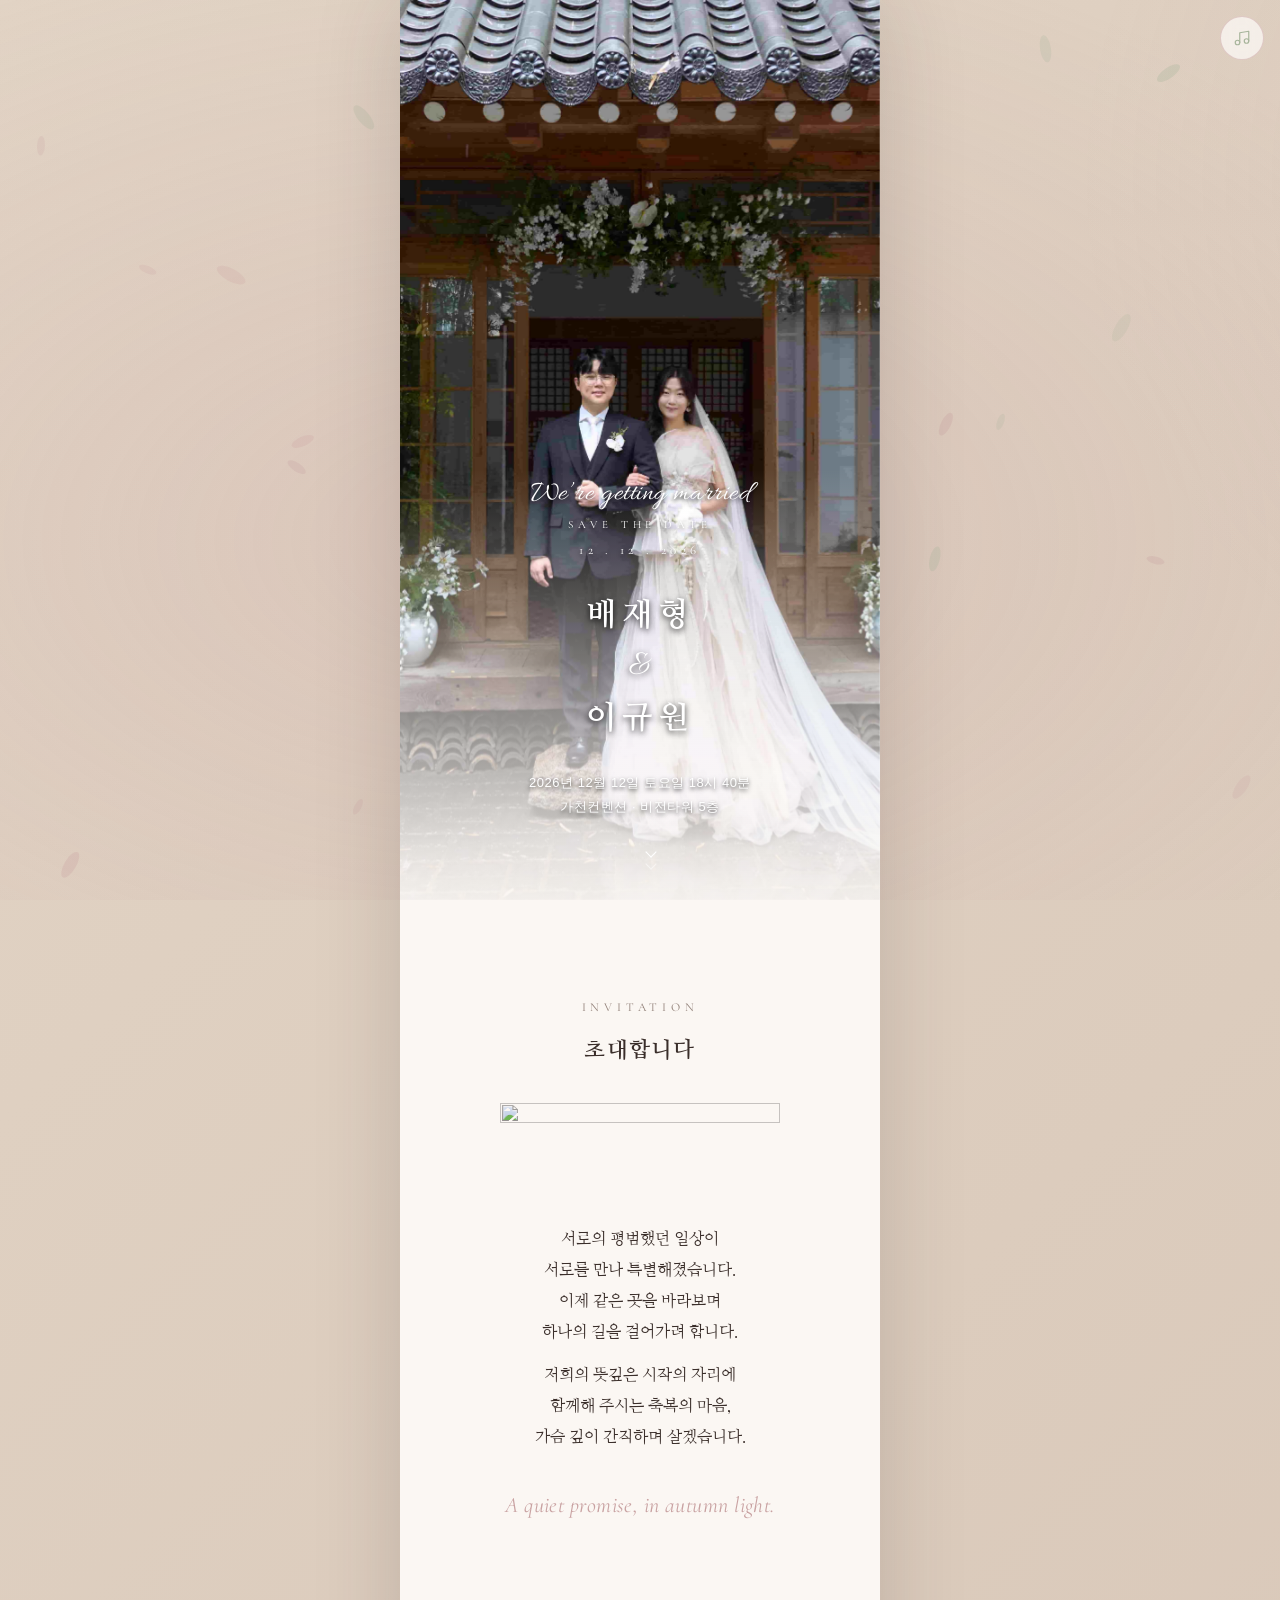
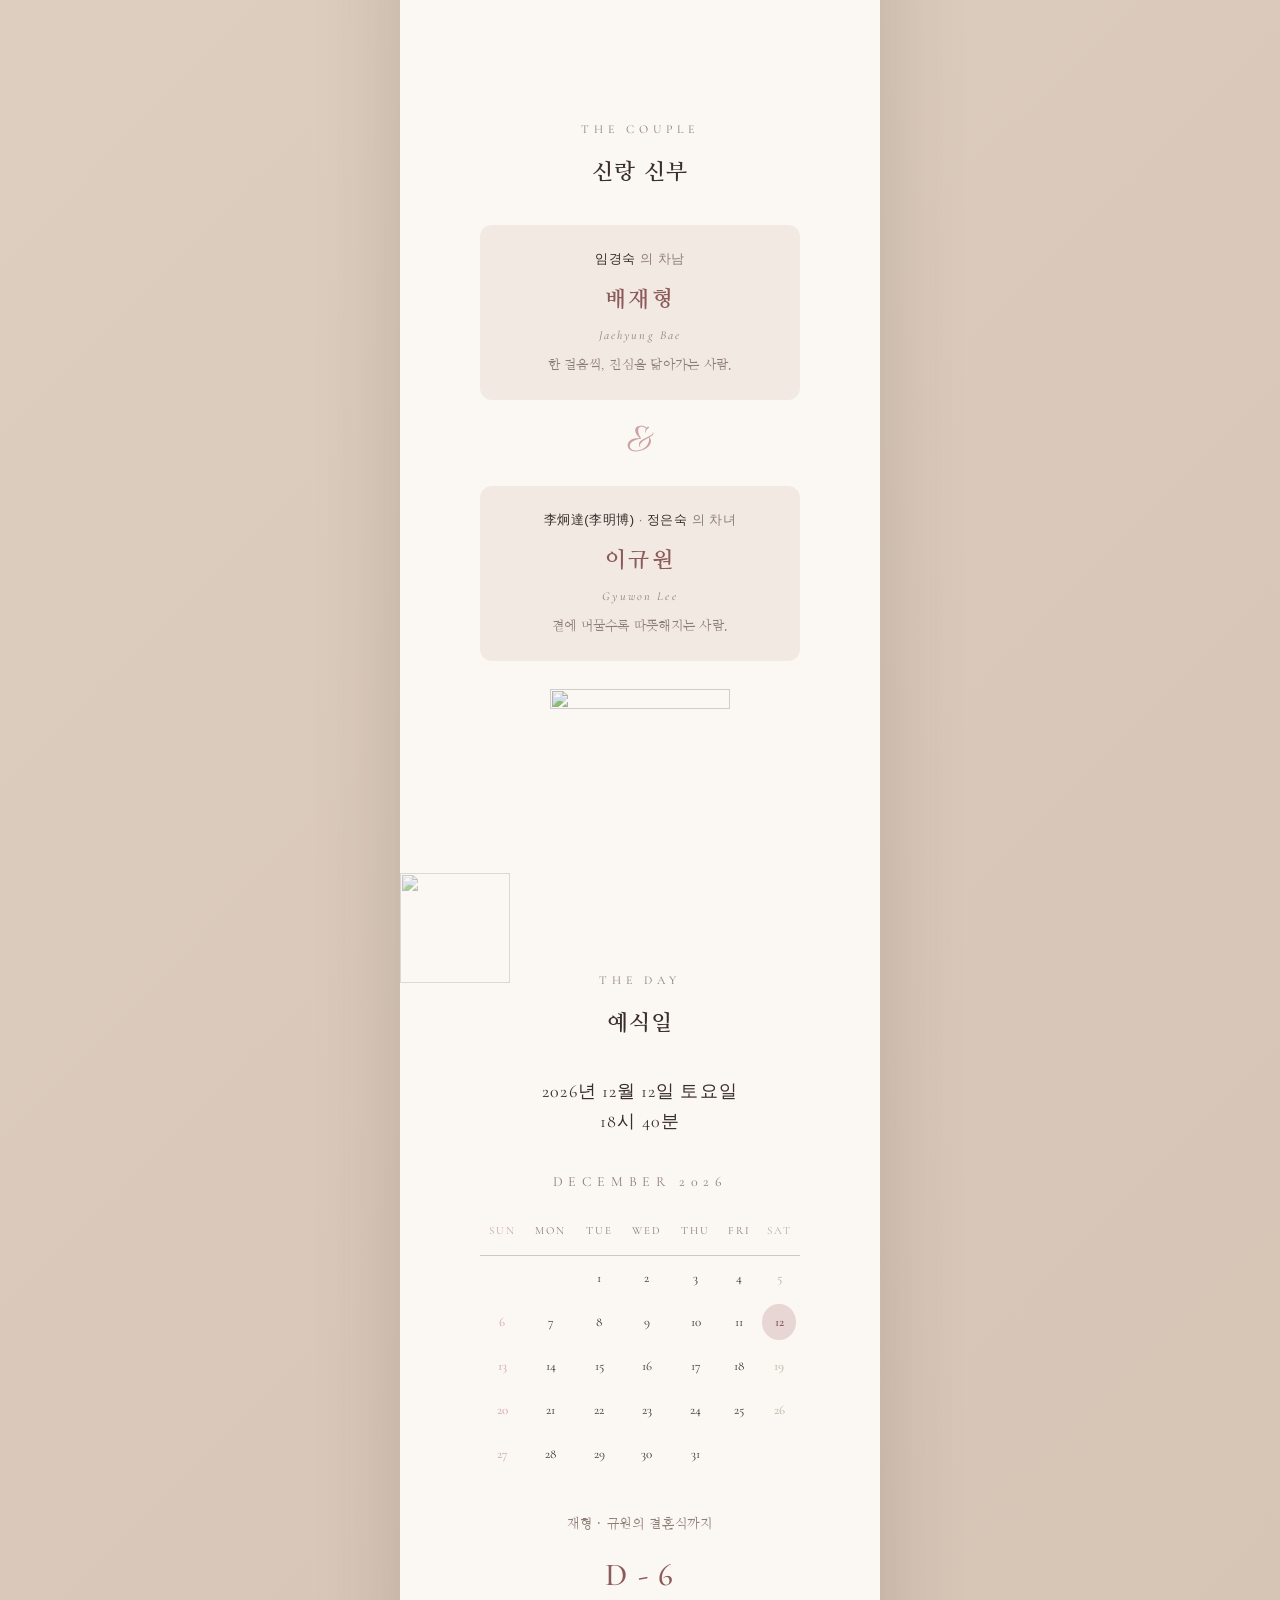
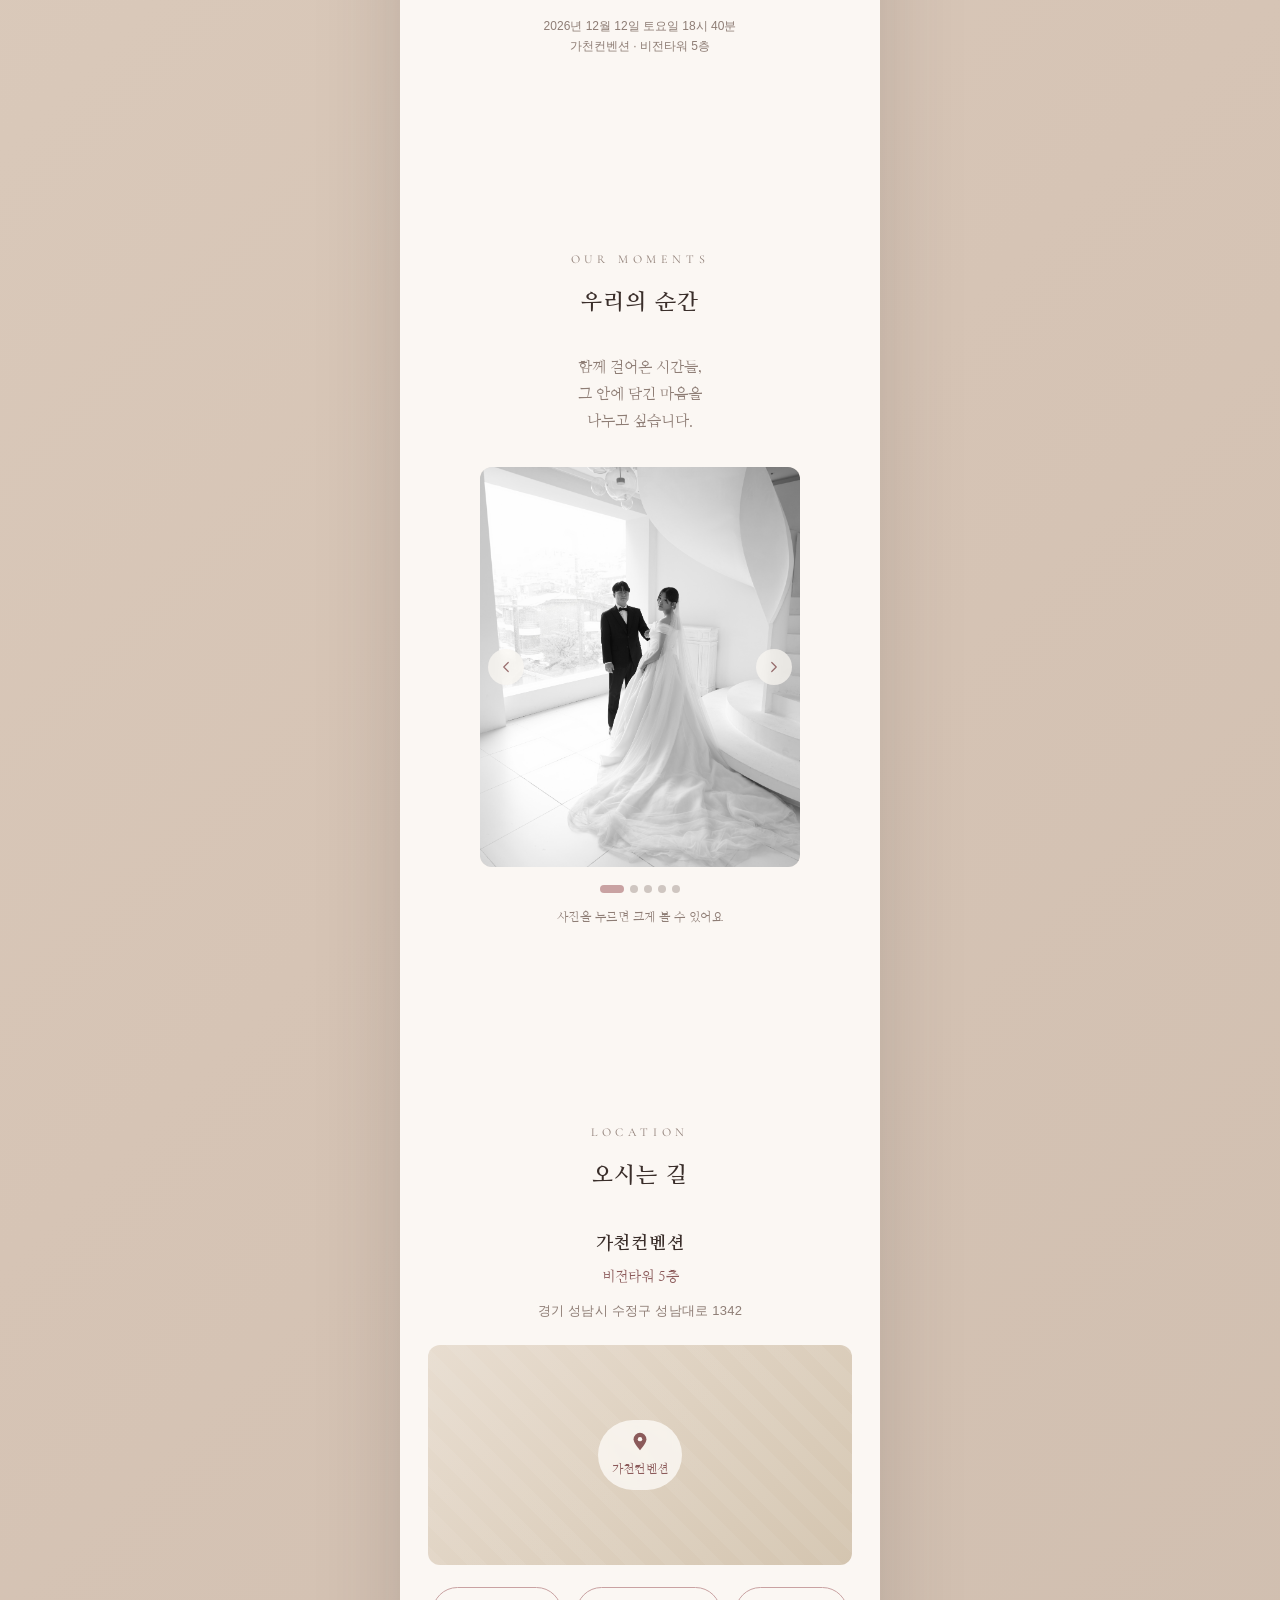
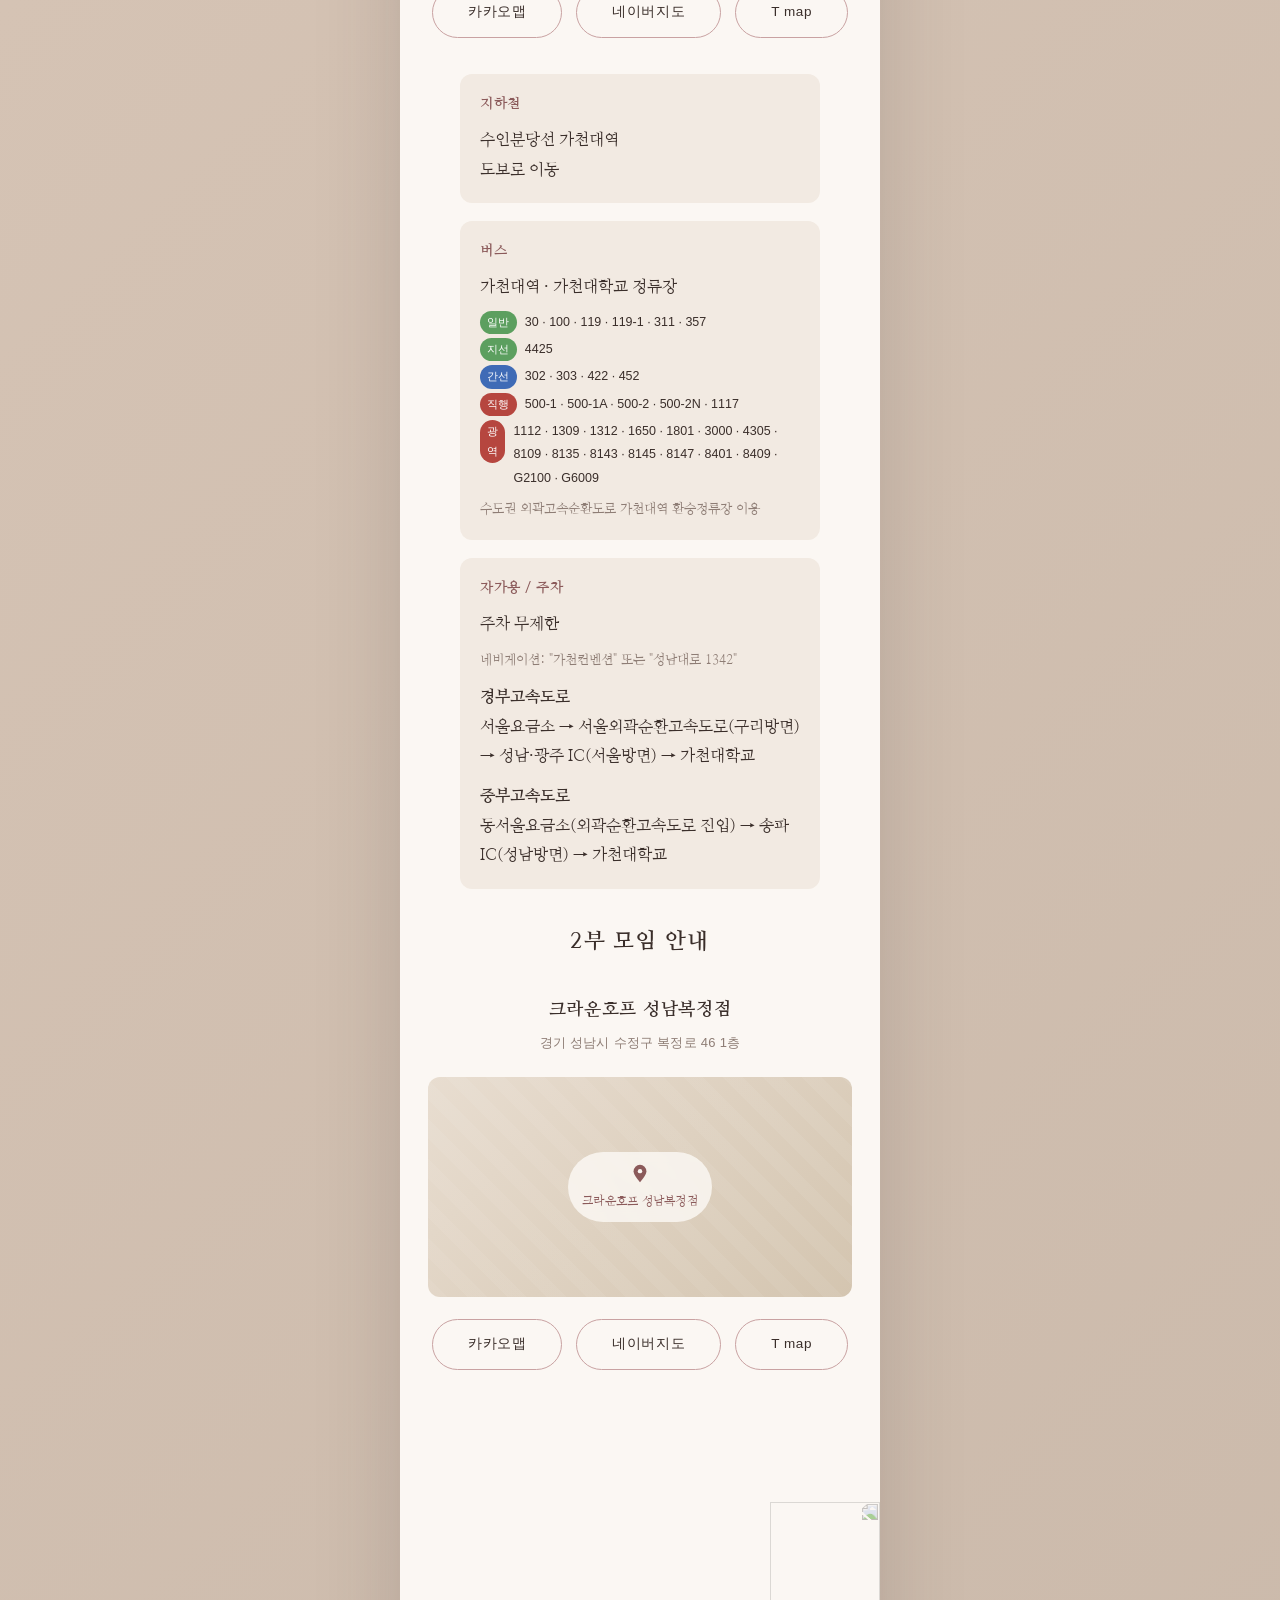
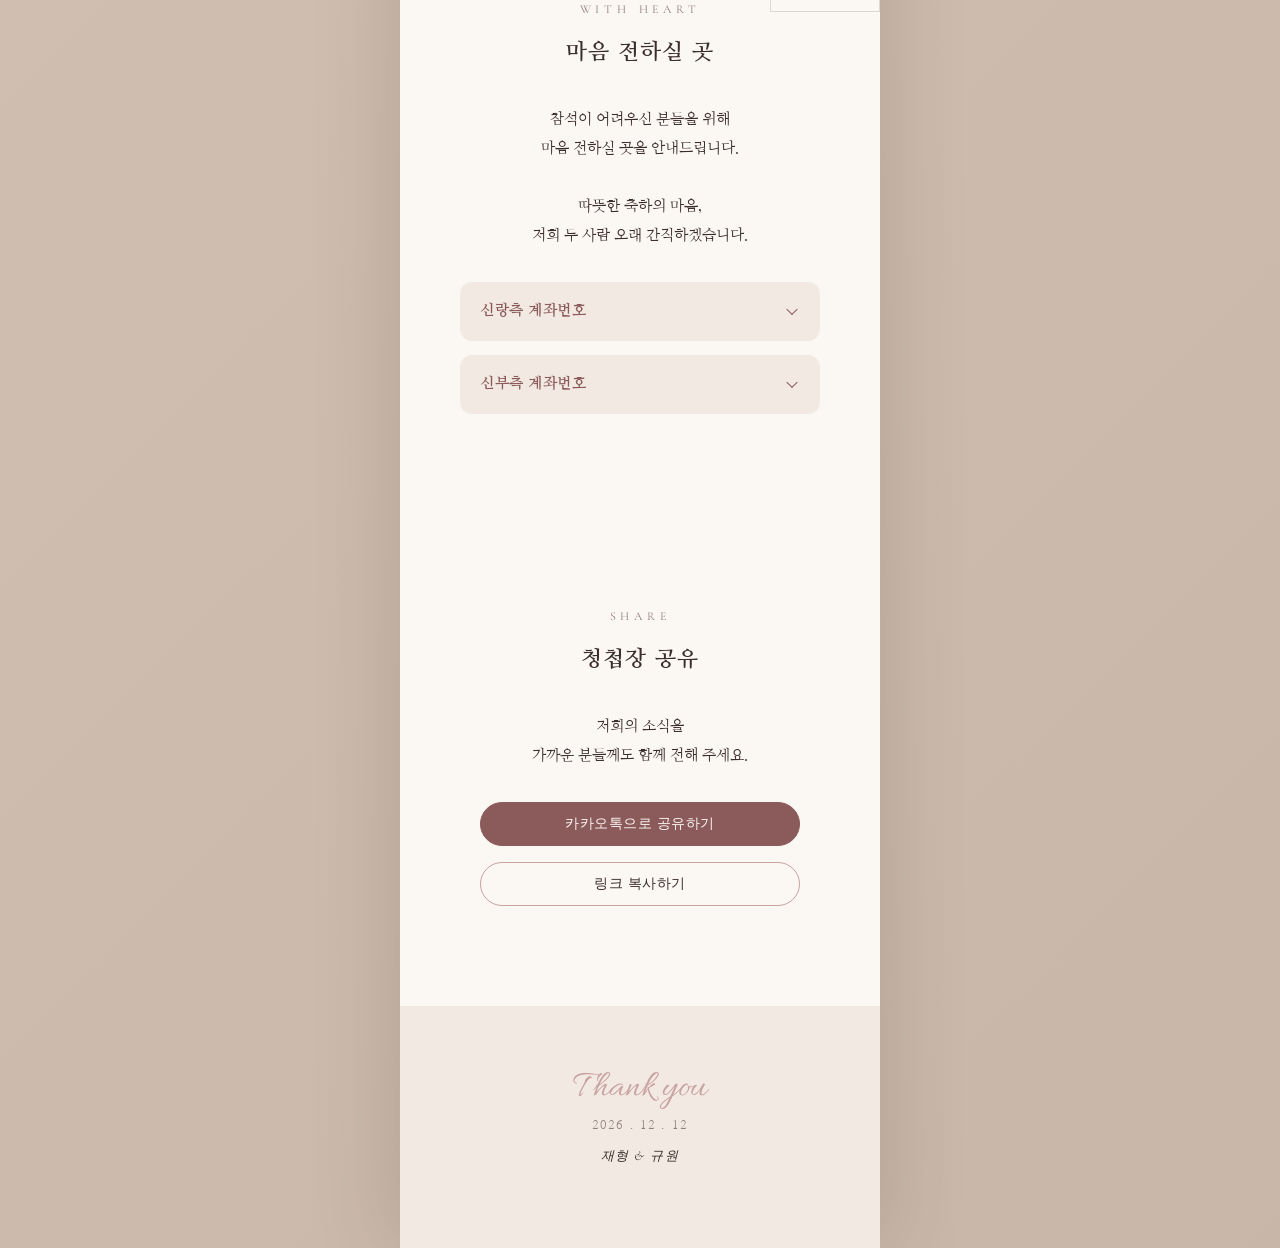
==== index.html @ e4dd7014 "Update bride's parents' names in index.html" ====
<!doctype html>
<html lang="ko">
<head>
  <meta charset="utf-8">
  <meta name="viewport" content="width=device-width, initial-scale=1, viewport-fit=cover, maximum-scale=5">
  <meta name="theme-color" content="#FBF7F3">
  <title>재형 ♡ 규원 — 2026.12.12 결혼합니다</title>

  <meta name="description" content="배재형 이규원의 결혼식에 귀한 걸음 부탁드립니다. 2026년 12월 12일 토요일 18시 40분, 가천컨벤션.">

  <!-- Open Graph / Kakao share preview -->
  <meta property="og:type" content="website">
  <meta property="og:title" content="배재형 ♡ 이규원 결혼합니다">
  <meta property="og:description" content="2026년 12월 12일 토요일 18시 40분 · 가천컨벤션">
  <meta property="og:image" content="images/2_DSC03501.jpg">
  <meta property="og:image:width" content="1024">
  <meta property="og:image:height" content="1280">
  
  <meta property="og:url" content="https://jaehyung-gyuwon.kro.kr/">
  <meta property="og:locale" content="ko_KR">
  <meta name="twitter:card" content="summary_large_image">
  <meta name="twitter:title" content="배재형 ♡ 이규원 결혼합니다">
  <meta name="twitter:description" content="2026년 12월 12일 토요일 18시 40분 · 가천컨벤션">
  <meta name="twitter:image" content="images/1_DSC04316.jpg">

  <!-- Fonts (Google Fonts CDN) -->
  <link rel="preconnect" href="https://fonts.googleapis.com">
  <link rel="preconnect" href="https://fonts.gstatic.com" crossorigin>
  <link href="https://fonts.googleapis.com/css2?family=Allura&family=Cormorant+Garamond:ital,wght@0,300;0,400;0,500;0,600;1,400&family=Nanum+Myeongjo:wght@400;700;800&display=swap" rel="stylesheet">
  <link rel="stylesheet" as="style" href="https://cdn.jsdelivr.net/gh/orioncactus/pretendard@v1.3.9/dist/web/static/pretendard.min.css">

  <link rel="stylesheet" href="style.css">
</head>
<body>
  <!-- 배경 모션: 꽃잎 파티클 캔버스 (prefers-reduced-motion에서는 숨김) -->
  <canvas class="bg-petals" aria-hidden="true"></canvas>

  <!-- prefers-reduced-motion 정적 SVG 꽃잎 4개 -->
  <div class="bg-petals-static" aria-hidden="true">
    <svg viewBox="0 0 60 60" class="static-petal sp-1"><ellipse cx="30" cy="30" rx="10" ry="22" fill="#C9A2A2" opacity="0.4" transform="rotate(35 30 30)"/></svg>
    <svg viewBox="0 0 60 60" class="static-petal sp-2"><ellipse cx="30" cy="30" rx="10" ry="22" fill="#A8B59C" opacity="0.4" transform="rotate(-25 30 30)"/></svg>
    <svg viewBox="0 0 60 60" class="static-petal sp-3"><ellipse cx="30" cy="30" rx="10" ry="22" fill="#A8B59C" opacity="0.4" transform="rotate(60 30 30)"/></svg>
    <svg viewBox="0 0 60 60" class="static-petal sp-4"><ellipse cx="30" cy="30" rx="10" ry="22" fill="#C9A2A2" opacity="0.4" transform="rotate(-50 30 30)"/></svg>
  </div>

  <!-- 음악 토글 (BGM placeholder) -->
  <button class="music-toggle" id="music-toggle" type="button" aria-label="배경 음악 재생/일시정지" aria-pressed="false">
    <span class="ico-note" aria-hidden="true">
      <svg viewBox="0 0 24 24" width="18" height="18"><path d="M9 18V5l12-2v13" fill="none" stroke="currentColor" stroke-width="1.6" stroke-linecap="round" stroke-linejoin="round"/><circle cx="6" cy="18" r="3" fill="none" stroke="currentColor" stroke-width="1.6"/><circle cx="18" cy="16" r="3" fill="none" stroke="currentColor" stroke-width="1.6"/></svg>
    </span>
    <span class="eq" aria-hidden="true"><i></i><i></i><i></i></span>
  </button>
  <!-- TODO: BGM — audio/bgm.mp3 파일을 추가하면 음악 토글이 동작합니다 -->
  <audio id="bgm" src="audio/bgm.mp3" loop preload="none"></audio>

  <main class="card" id="card">

    <!-- 1. HERO -->
    <section class="hero" id="hero" aria-label="청첩장 메인">
      <div class="hero-frame">
        <img class="hero-illustration"
             src="images/2_DSC03501.jpg"
             alt="배재형과 이규원의 웨딩 사진"
             fetchpriority="high"
             width="1024" height="1280">
        <div class="hero-content">
          <p class="hero-eyebrow script" data-hero-step="1">We&rsquo;re getting married</p>
          <p class="hero-savedate en" data-hero-step="2">SAVE THE DATE<br><span class="hero-savedate-num">12 . 12 . 2026</span></p>
          <h1 class="hero-names">
            <span class="hero-name-ko" data-hero-step="3">배재형</span>
            <span class="hero-amp script" data-hero-step="4">&amp;</span>
            <span class="hero-name-ko" data-hero-step="5">이규원</span>
          </h1>
          <p class="hero-info" data-hero-step="6">
            2026년 12월 12일 토요일 18시 40분<br>
            가천컨벤션 · 비전타워 5층
          </p>
        </div>
      </div>
      <div class="scroll-indicator" data-hero-step="7" aria-hidden="true">
        <span></span><span></span>
      </div>
    </section>

    <!-- 2. GREETING -->
    <section class="section greeting reveal" id="greeting" aria-labelledby="greeting-heading">
      <p class="section-eyebrow en">INVITATION</p>
      <h2 class="section-title" id="greeting-heading">초대합니다</h2>
      <img class="divider" src="images/floral-divider.png" alt="" loading="lazy" width="1536" height="512">
      <div class="greeting-body">
        <p class="reveal-line">서로의 평범했던 일상이</p>
        <p class="reveal-line">서로를 만나 특별해졌습니다.</p>
        <p class="reveal-line">이제 같은 곳을 바라보며</p>
        <p class="reveal-line">하나의 길을 걸어가려 합니다.</p>
        <p class="reveal-line spacer">&nbsp;</p>
        <p class="reveal-line">저희의 뜻깊은 시작의 자리에</p>
        <p class="reveal-line">함께해 주시는 축복의 마음,</p>
        <p class="reveal-line">가슴 깊이 간직하며 살겠습니다.</p>
      </div>
      <p class="greeting-en script">A quiet promise, in autumn light.</p>
    </section>

    <!-- 3. COUPLE INTRO -->
    <section class="section couple reveal" id="couple" aria-labelledby="couple-heading">
      <p class="section-eyebrow en">THE COUPLE</p>
      <h2 class="section-title" id="couple-heading">신랑 신부</h2>

      <div class="couple-grid">
        <article class="couple-card couple-groom">
          <p class="parents"><span>임경숙</span> 의 차남</p>
          <p class="couple-name">배재형 <span class="en">Jaehyung Bae</span></p>
          <p class="couple-bio">한 걸음씩, 진심을 닮아가는 사람.</p>
        </article>

        <span class="couple-amp script" aria-hidden="true">&amp;</span>

        <article class="couple-card couple-bride">
          <p class="parents"><span>李炯達(李明博)</span> · <span>정은숙</span> 의 차녀</p>
          <p class="couple-name">이규원 <span class="en">Gyuwon Lee</span></p>
          <p class="couple-bio">곁에 머물수록 따뜻해지는 사람.</p>
        </article>
      </div>
      <img class="divider divider-narrow" src="images/floral-divider.png" alt="" loading="lazy" width="1536" height="512">
    </section>

    <!-- 4. CALENDAR + D-DAY -->
    <section class="section calendar-section reveal" id="calendar" aria-labelledby="calendar-heading">
      <img class="corner-deco" src="images/floral-corner.png" alt="" loading="lazy" width="1024" height="1024" aria-hidden="true">
      <p class="section-eyebrow en">THE DAY</p>
      <h2 class="section-title" id="calendar-heading">예식일</h2>
      <p class="date-headline">
        2026년 12월 12일 토요일<br>
        18시 40분
      </p>

      <table class="cal" data-target="2026-12-12" aria-label="2026년 12월 캘린더">
        <caption class="cal-caption en">DECEMBER 2026</caption>
        <thead>
          <tr>
            <th class="sun">SUN</th><th>MON</th><th>TUE</th><th>WED</th><th>THU</th><th>FRI</th><th class="sat">SAT</th>
          </tr>
        </thead>
        <tbody><!-- JS render --></tbody>
      </table>

      <div class="dday-wrap" aria-live="polite">
        <p class="dday-label">재형 · 규원의 결혼식까지</p>
        <p class="dday">D - <span id="dday-num" data-target="0">0</span></p>
        <p class="dday-sub">2026년 12월 12일 토요일 18시 40분<br>가천컨벤션 · 비전타워 5층</p>
      </div>
    </section>

    <!-- 5. GALLERY -->
    <section class="section gallery-section reveal" id="gallery" aria-labelledby="gallery-heading">
      <p class="section-eyebrow en">OUR MOMENTS</p>
      <h2 class="section-title" id="gallery-heading">우리의 순간</h2>
      <p class="gallery-message">
        함께 걸어온 시간들,<br>
        그 안에 담긴 마음을<br>
        나누고 싶습니다.
      </p>

      <div class="gallery-stage" role="region" aria-label="사진 갤러리" aria-roledescription="carousel">
        <ul class="gallery-track" id="gallery-track">
          <li class="gallery-slide" aria-label="사진 1 / 5">
            <img src="images/1_DSC04316.jpg" alt="배재형과 이규원 웨딩 사진 1" loading="eager" width="1024" height="1280">
          </li>
          <li class="gallery-slide" aria-label="사진 2 / 5">
            <img src="images/2_DSC03501.jpg" alt="배재형과 이규원 웨딩 사진 2" loading="lazy" width="1024" height="1280">
          </li>
          <li class="gallery-slide" aria-label="사진 3 / 5">
            <img src="images/3_DSC03526.jpg" alt="이규원 웨딩 사진 3" loading="lazy" width="1024" height="1280">
          </li>
          <li class="gallery-slide" aria-label="사진 4 / 5">
            <img src="images/4_DSC03456.jpg" alt="배재형과 이규원 웨딩 사진 4" loading="lazy" width="1024" height="1280">
          </li>
          <li class="gallery-slide" aria-label="사진 5 / 5">
            <img src="images/5_DSC03823.jpg" alt="이규원 웨딩 사진 5" loading="lazy" width="1024" height="1280">
          </li>
        </ul>
        <button class="gallery-nav gallery-prev" type="button" aria-label="이전 사진">
          <svg viewBox="0 0 24 24" width="18" height="18" aria-hidden="true"><path d="M15 6l-6 6 6 6" fill="none" stroke="currentColor" stroke-width="1.6" stroke-linecap="round" stroke-linejoin="round"/></svg>
        </button>
        <button class="gallery-nav gallery-next" type="button" aria-label="다음 사진">
          <svg viewBox="0 0 24 24" width="18" height="18" aria-hidden="true"><path d="M9 6l6 6-6 6" fill="none" stroke="currentColor" stroke-width="1.6" stroke-linecap="round" stroke-linejoin="round"/></svg>
        </button>
      </div>
      <ol class="gallery-dots" id="gallery-dots" aria-hidden="true">
        <li class="active"></li><li></li><li></li><li></li><li></li>
      </ol>
      <p class="gallery-hint">사진을 누르면 크게 볼 수 있어요</p>
    </section>

    <!-- 6. VENUE -->
    <section class="section venue reveal" id="venue" aria-labelledby="venue-heading">
      <p class="section-eyebrow en">LOCATION</p>
      <h2 class="section-title" id="venue-heading">오시는 길</h2>
      <p class="venue-name">가천컨벤션</p>
      <p class="venue-hall">비전타워 5층</p>
      <p class="venue-addr">경기 성남시 수정구 성남대로 1342</p>

      <div id="map" class="map-static" aria-label="예식장 위치 지도">
        <div class="map-pin">
          <svg viewBox="0 0 24 24" width="22" height="22" aria-hidden="true"><path d="M12 22s-7-7.58-7-12a7 7 0 1 1 14 0c0 4.42-7 12-7 12z" fill="currentColor"/><circle cx="12" cy="10" r="2.4" fill="#FBF7F3"/></svg>
          <span>가천컨벤션</span>
        </div>
      </div>

      <div class="venue-actions">
        <a class="btn" href="https://kko.to/b6zJEs0I1W" target="_blank" rel="noopener">카카오맵</a>
        <a class="btn" href="https://map.naver.com/p/entry/place/13538875?c=15.00,0,0,0,dh" target="_blank" rel="noopener">네이버지도</a>
        <a class="btn" href="https://tmap.life/bf0c5347" target="_blank" rel="noopener">T map</a>
      </div>

      <div class="directions">
        <article>
          <h3>지하철</h3>
          <p>수인분당선 가천대역<br>도보로 이동</p>
        </article>
        <article>
          <h3>버스</h3>
          <p>가천대역 · 가천대학교 정류장</p>
          <ul class="bus-list">
            <li><span class="bus-tag bus-green">일반</span> 30 · 100 · 119 · 119-1 · 311 · 357</li>
            <li><span class="bus-tag bus-green">지선</span> 4425</li>
            <li><span class="bus-tag bus-blue">간선</span> 302 · 303 · 422 · 452</li>
            <li><span class="bus-tag bus-red">직행</span> 500-1 · 500-1A · 500-2 · 500-2N · 1117</li>
            <li><span class="bus-tag bus-red">광역</span> 1112 · 1309 · 1312 · 1650 · 1801 · 3000 · 4305 · 8109 · 8135 · 8143 · 8145 · 8147 · 8401 · 8409 · G2100 · G6009</li>
          </ul>
          <p class="muted">수도권 외곽고속순환도로 가천대역 환승정류장 이용</p>
        </article>
        <article>
          <h3>자가용 / 주차</h3>
          <p>주차 무제한</p>
          <p class="muted">네비게이션: "가천컨벤션" 또는 "성남대로 1342"</p>
          <p><strong>경부고속도로</strong><br>
          서울요금소 → 서울외곽순환고속도로(구리방면) → 성남·광주 IC(서울방면) → 가천대학교</p>
          <p><strong>중부고속도로</strong><br>
          동서울요금소(외곽순환고속도로 진입) → 송파 IC(성남방면) → 가천대학교</p>
        </article>
      </div>
      
      <h2 class="section-title" id="venue-heading"></h2>
      <h2 class="section-title" id="venue-heading">2부 모임 안내</h2>
      <p class="venue-name">크라운호프 성남복정점</p>
      <p class="venue-addr">경기 성남시 수정구 복정로 46 1층</p>
      <div id="map2" class="map-static" aria-label="2부 모임 위치 지도">
        <div class="map-pin">
          <svg viewBox="0 0 24 24" width="22" height="22" aria-hidden="true"><path d="M12 22s-7-7.58-7-12a7 7 0 1 1 14 0c0 4.42-7 12-7 12z" fill="currentColor"/><circle cx="12" cy="10" r="2.4" fill="#FBF7F3"/></svg>
          <span>크라운호프 성남복정점</span>
        </div>
      </div>

      <div class="venue-actions">
        <a class="btn" href="https://kko.to/eYwnqbm_-p" target="_blank" rel="noopener">카카오맵</a>
        <a class="btn" href="https://naver.me/GfrOjFxy" target="_blank" rel="noopener">네이버지도</a>
        <a class="btn" href="https://tmap.life/a931120d" target="_blank" rel="noopener">T map</a>
      </div>
      
    </section>

    <!-- 7. ACCOUNT -->
    <section class="section account reveal" id="account" aria-labelledby="account-heading">
      <img class="corner-deco corner-deco-flip" src="images/floral-corner.png" alt="" loading="lazy" width="1024" height="1024" aria-hidden="true">
      <p class="section-eyebrow en">WITH HEART</p>
      <h2 class="section-title" id="account-heading">마음 전하실 곳</h2>
      <p class="account-message">
        참석이 어려우신 분들을 위해<br>
        마음 전하실 곳을 안내드립니다.<br><br>
        따뜻한 축하의 마음,<br>
        저희 두 사람 오래 간직하겠습니다.
      </p>

      <details class="acc-group">
        <summary>신랑측 계좌번호</summary>
        <ul class="acc-list">
          <li>
            <p class="acc-name">신랑 배재형</p>
            <p class="acc-num">국민은행 668802-01-429095</p>
            <button type="button" class="copy-btn" data-copy="국민은행 668802-01-429095 배재형" aria-label="신랑 배재형 계좌번호 복사">
              <span class="copy-default">
                <svg viewBox="0 0 24 24" width="14" height="14" aria-hidden="true"><rect x="8" y="8" width="12" height="12" rx="2" fill="none" stroke="currentColor" stroke-width="1.6"/><path d="M16 8V6a2 2 0 0 0-2-2H6a2 2 0 0 0-2 2v8a2 2 0 0 0 2 2h2" fill="none" stroke="currentColor" stroke-width="1.6"/></svg>
                복사
              </span>
              <span class="copy-done" aria-hidden="true">
                <svg viewBox="0 0 24 24" width="14" height="14"><path d="M5 12l4 4 10-10" fill="none" stroke="currentColor" stroke-width="2" stroke-linecap="round" stroke-linejoin="round"/></svg>
                완료
              </span>
            </button>
          </li>
          <li>
            <p class="acc-name">신랑 어머니 임경숙</p>
            <p class="acc-num">하나은행 438-911160-91207</p>
            <button type="button" class="copy-btn" data-copy="하나은행 438-911160-91207 임경숙" aria-label="임경숙 계좌번호 복사">
              <span class="copy-default"><svg viewBox="0 0 24 24" width="14" height="14" aria-hidden="true"><rect x="8" y="8" width="12" height="12" rx="2" fill="none" stroke="currentColor" stroke-width="1.6"/><path d="M16 8V6a2 2 0 0 0-2-2H6a2 2 0 0 0-2 2v8a2 2 0 0 0 2 2h2" fill="none" stroke="currentColor" stroke-width="1.6"/></svg>복사</span>
              <span class="copy-done" aria-hidden="true"><svg viewBox="0 0 24 24" width="14" height="14"><path d="M5 12l4 4 10-10" fill="none" stroke="currentColor" stroke-width="2" stroke-linecap="round" stroke-linejoin="round"/></svg>완료</span>
            </button>
          </li>
        </ul>
      </details>

      <details class="acc-group">
        <summary>신부측 계좌번호</summary>
        <ul class="acc-list">
          <li>
            <p class="acc-name">신부 이규원</p>
            <p class="acc-num">기업은행 63502553501010</p>
            <button type="button" class="copy-btn" data-copy="기업은행 63502553501010 이규원" aria-label="신부 이규원 계좌번호 복사">
              <span class="copy-default"><svg viewBox="0 0 24 24" width="14" height="14" aria-hidden="true"><rect x="8" y="8" width="12" height="12" rx="2" fill="none" stroke="currentColor" stroke-width="1.6"/><path d="M16 8V6a2 2 0 0 0-2-2H6a2 2 0 0 0-2 2v8a2 2 0 0 0 2 2h2" fill="none" stroke="currentColor" stroke-width="1.6"/></svg>복사</span>
              <span class="copy-done" aria-hidden="true"><svg viewBox="0 0 24 24" width="14" height="14"><path d="M5 12l4 4 10-10" fill="none" stroke="currentColor" stroke-width="2" stroke-linecap="round" stroke-linejoin="round"/></svg>완료</span>
            </button>
          </li>
          <li>
            <p class="acc-name">신부 아버지 이형달</p>
            <p class="acc-num">농협은행 23508656042096</p>
            <button type="button" class="copy-btn" data-copy="농협은행 23508656042096 이형달" aria-label="이형달 계좌번호 복사">
              <span class="copy-default"><svg viewBox="0 0 24 24" width="14" height="14" aria-hidden="true"><rect x="8" y="8" width="12" height="12" rx="2" fill="none" stroke="currentColor" stroke-width="1.6"/><path d="M16 8V6a2 2 0 0 0-2-2H6a2 2 0 0 0-2 2v8a2 2 0 0 0 2 2h2" fill="none" stroke="currentColor" stroke-width="1.6"/></svg>복사</span>
              <span class="copy-done" aria-hidden="true"><svg viewBox="0 0 24 24" width="14" height="14"><path d="M5 12l4 4 10-10" fill="none" stroke="currentColor" stroke-width="2" stroke-linecap="round" stroke-linejoin="round"/></svg>완료</span>
            </button>
          </li>
          <li>
            <p class="acc-name">신부 어머니 정은숙</p>
            <p class="acc-num">신한은행 110048532971</p>
            <button type="button" class="copy-btn" data-copy="신한은행 110048532971 정은숙" aria-label="정은숙 계좌번호 복사">
              <span class="copy-default"><svg viewBox="0 0 24 24" width="14" height="14" aria-hidden="true"><rect x="8" y="8" width="12" height="12" rx="2" fill="none" stroke="currentColor" stroke-width="1.6"/><path d="M16 8V6a2 2 0 0 0-2-2H6a2 2 0 0 0-2 2v8a2 2 0 0 0 2 2h2" fill="none" stroke="currentColor" stroke-width="1.6"/></svg>복사</span>
              <span class="copy-done" aria-hidden="true"><svg viewBox="0 0 24 24" width="14" height="14"><path d="M5 12l4 4 10-10" fill="none" stroke="currentColor" stroke-width="2" stroke-linecap="round" stroke-linejoin="round"/></svg>완료</span>
            </button>
          </li>
        </ul>
      </details>
    </section>

    <!-- 8. RSVP — 사용 안 함 -->
    <!-- 9. GUESTBOOK — 사용 안 함 -->
    <!-- 10. SHARE -->
    <section class="section share reveal" id="share" aria-labelledby="share-heading">
      <p class="section-eyebrow en">SHARE</p>
      <h2 class="section-title" id="share-heading">청첩장 공유</h2>
      <p class="share-message">
        저희의 소식을<br>
        가까운 분들께도 함께 전해 주세요.
      </p>
      <div class="share-actions">
        <button type="button" class="btn primary" id="share-kakao" aria-label="카카오톡으로 공유하기">카카오톡으로 공유하기</button>
        <button type="button" class="btn" id="share-link" aria-label="청첩장 링크 복사하기">링크 복사하기</button>
      </div>
    </section>

    <footer class="card-footer">
      <p class="script">Thank you</p>
      <p class="footer-line">2026 . 12 . 12</p>
      <p class="footer-line en">재형 &amp; 규원</p>
    </footer>
  </main>

  <!-- 라이트박스 모달 -->
  <div class="lightbox" id="lightbox" hidden role="dialog" aria-modal="true" aria-label="사진 확대 보기">
    <button class="lightbox-close" id="lightbox-close" type="button" aria-label="닫기">
      <svg viewBox="0 0 24 24" width="22" height="22" aria-hidden="true"><path d="M6 6l12 12M18 6L6 18" fill="none" stroke="currentColor" stroke-width="1.8" stroke-linecap="round"/></svg>
    </button>
    <img class="lightbox-img" id="lightbox-img" alt="">
  </div>

  <!-- 토스트 -->
  <div class="toast" id="toast" hidden role="status" aria-live="polite"></div>

  <script src="https://t1.kakaocdn.net/kakao_js_sdk/2.7.2/kakao.min.js" crossorigin="anonymous"></script>
  <script type="text/javascript" src="//dapi.kakao.com/v2/maps/sdk.js?appkey=68da8e02014b2b0ef007a819ba05da28"></script>
  <script src="script.js"></script>
</body>
</html>
---- style.css ----
/* =========================================================
   Wedding Invitation — 김민준 ♡ 박서연 (2026.10.17)
   Concept: 조용히 피어나는 가을의 약속
   Palette: Sage × Dusty Rose duotone with warm ivory base
   ========================================================= */

:root {
  /* === Color Palette (concept-sheet) === */
  --color-primary:   #C9A2A2;   /* dusty rose */
  --color-secondary: #A8B59C;   /* soft sage */
  --color-accent:    #8B5A5A;   /* deep rosewood */
  --color-bg:        #FBF7F3;   /* warm ivory */
  --color-surface:   #F2EAE2;   /* light cream */
  --color-text:      #3A2E2A;   /* warm charcoal */
  --color-muted:     #8E7D75;   /* warm taupe */

  /* === Typography === */
  --font-ko-serif:   "Nanum Myeongjo", "Noto Serif KR", serif;
  --font-ko-sans:    "Pretendard", -apple-system, BlinkMacSystemFont, sans-serif;
  --font-en-serif:   "Cormorant Garamond", "Times New Roman", serif;
  --font-script:     "Allura", cursive;

  /* === Layout === */
  --max-w: 480px;
  --gap-section: 96px;
  --gap-block: 28px;
  --side-pad: 28px;

  /* === Motion tokens (motion-spec §5) === */
  --ease-emphasized: cubic-bezier(0.2, 0, 0, 1);
  --ease-standard:   cubic-bezier(0.4, 0, 0.2, 1);
  --ease-decelerate: cubic-bezier(0, 0, 0.2, 1);
  --ease-accelerate: cubic-bezier(0.4, 0, 1, 1);
  --ease-out-cubic:  cubic-bezier(0.33, 1, 0.68, 1);

  --dur-fast:  0.15s;
  --dur-base:  0.3s;
  --dur-mid:   0.6s;
  --dur-slow:  0.9s;
  --dur-xslow: 1.4s;

  --dur-bg-mesh:   60s;
  --dur-bg-petal:  18s;
  --dur-pulse:     1.6s;
  --dur-eq-bar:    0.4s;
  --dur-ken-burns: 18s;

  --stagger-base:  0.1s;
  --stagger-large: 0.15s;
}

/* === Reset === */
*, *::before, *::after { box-sizing: border-box; margin: 0; padding: 0; }

html {
  scroll-behavior: smooth;
  -webkit-text-size-adjust: 100%;
}

html, body {
  background: var(--color-secondary);
  background:
    linear-gradient(135deg, #E2D4C5 0%, #D6C4B5 50%, #C8B7A8 100%);
  color: var(--color-text);
  font-family: var(--font-ko-serif);
  font-size: 16px;
  line-height: 1.85;
  -webkit-font-smoothing: antialiased;
  -moz-osx-font-smoothing: grayscale;
  min-height: 100%;
}

body { position: relative; min-height: 100vh; overflow-x: hidden; }

img { max-width: 100%; display: block; }

button {
  font-family: inherit;
  cursor: pointer;
  background: none;
  border: 0;
  color: inherit;
}

a { color: var(--color-accent); text-decoration: none; }

/* === Background mesh (motion §1-B) === */
body::before {
  content: '';
  position: fixed;
  inset: 0;
  z-index: 0;
  pointer-events: none;
  background:
    radial-gradient(ellipse 60% 50% at 20% 30%, rgba(201, 162, 162, 0.22), transparent 70%),
    radial-gradient(ellipse 50% 60% at 80% 70%, rgba(168, 181, 156, 0.18), transparent 70%),
    radial-gradient(ellipse 70% 40% at 50% 90%, rgba(139, 90, 90, 0.10), transparent 70%),
    radial-gradient(ellipse 40% 50% at 70% 10%, rgba(201, 162, 162, 0.12), transparent 70%);
  background-size: 200% 200%;
  animation: meshDrift var(--dur-bg-mesh) ease-in-out infinite alternate;
  will-change: background-position;
}
@keyframes meshDrift {
  0%   { background-position: 0% 0%, 100% 100%, 50% 100%, 100% 0%; }
  50%  { background-position: 30% 20%, 70% 80%, 60% 70%, 80% 20%; }
  100% { background-position: 60% 40%, 40% 60%, 80% 50%, 60% 40%; }
}

/* Petals canvas */
.bg-petals {
  position: fixed;
  inset: 0;
  width: 100%;
  height: 100%;
  pointer-events: none;
  z-index: 1;
}

/* Static petals fallback (reduced-motion only) */
.bg-petals-static { display: none; }
.static-petal {
  position: fixed;
  width: 56px;
  height: 56px;
  pointer-events: none;
  z-index: 1;
}
.sp-1 { top: 8%;    left: 6%; }
.sp-2 { top: 12%;   right: 8%; }
.sp-3 { bottom: 18%; left: 10%; }
.sp-4 { bottom: 22%; right: 12%; }

/* === Card container === */
.card {
  position: relative;
  z-index: 2;
  max-width: var(--max-w);
  margin: 0 auto;
  background: var(--color-bg);
  min-height: 100vh;
  box-shadow: 0 0 60px rgba(58, 46, 42, 0.08);
  overflow: hidden;
}

/* === Section base === */
.section {
  position: relative;
  padding: var(--gap-section) var(--side-pad);
  text-align: center;
  contain: layout style;
}

.section-eyebrow {
  font-family: var(--font-en-serif);
  font-size: 12px;
  letter-spacing: 0.4em;
  color: var(--color-muted);
  margin-bottom: 12px;
  text-transform: uppercase;
}

.section-title {
  font-family: var(--font-ko-serif);
  font-weight: 700;
  font-size: 22px;
  letter-spacing: 0.06em;
  color: var(--color-text);
  margin-bottom: 32px;
}

.divider {
  display: block;
  width: 100%;
  max-width: 280px;
  height: auto;
  margin: 28px auto;
  opacity: 0.85;
  mix-blend-mode: multiply;
}
.divider-narrow { max-width: 180px; opacity: 0.7; }

.script { font-family: var(--font-script); }
.en { font-family: var(--font-en-serif); }
.muted { color: var(--color-muted); font-size: 13px; }

/* === Reveal (motion §2) === */
.reveal {
  opacity: 0;
  transform: translateY(20px);
  transition:
    opacity var(--dur-slow) var(--ease-standard),
    transform var(--dur-slow) var(--ease-standard);
}
.reveal.is-visible { opacity: 1; transform: none; }

.reveal-line {
  display: block;
  opacity: 0;
  transform: translateY(14px);
  transition:
    opacity var(--dur-mid) var(--ease-emphasized),
    transform var(--dur-mid) var(--ease-emphasized);
}
.reveal.is-visible .reveal-line { opacity: 1; transform: none; }
.reveal.is-visible .reveal-line:nth-child(1)  { transition-delay: 0.05s; }
.reveal.is-visible .reveal-line:nth-child(2)  { transition-delay: 0.13s; }
.reveal.is-visible .reveal-line:nth-child(3)  { transition-delay: 0.21s; }
.reveal.is-visible .reveal-line:nth-child(4)  { transition-delay: 0.29s; }
.reveal.is-visible .reveal-line:nth-child(5)  { transition-delay: 0.37s; }
.reveal.is-visible .reveal-line:nth-child(6)  { transition-delay: 0.45s; }
.reveal.is-visible .reveal-line:nth-child(7)  { transition-delay: 0.53s; }
.reveal.is-visible .reveal-line:nth-child(8)  { transition-delay: 0.61s; }

/* ==========================================================
   1. HERO
   ========================================================== */
.hero {
  position: relative;
  padding: 0;
  min-height: 100vh;
  background: var(--color-bg);
  contain: layout style;
}
.hero-frame {
  position: relative;
  width: 100%;
  min-height: 100vh;
  overflow: hidden;
}
.hero-frame::after {
  content: '';
  position: absolute;
  left: 0;
  right: 0;
  bottom: 0;
  height: 48%;
  background: linear-gradient(
    to top,
    rgba(251, 247, 243, 0.92) 0%,
    rgba(251, 247, 243, 0.55) 45%,
    transparent 100%
  );
  pointer-events: none;
  z-index: 1;
}
.hero-illustration {
  width: 100%;
  height: 100vh;
  object-fit: cover;
  object-position: center 20%;
  display: block;
  animation: kenBurns var(--dur-ken-burns) ease-in-out infinite alternate;
  will-change: transform;
}
@keyframes kenBurns {
  0%   { transform: scale(1.0) translateY(0); }
  100% { transform: scale(1.04) translateY(-1%); }
}

.hero-content {
  position: absolute;
  inset: 0;
  display: flex;
  flex-direction: column;
  align-items: center;
  justify-content: flex-end; /* 하단 정렬 */
  padding-bottom: 60px;     /* 하단 여백 설정 */
  text-align: center;
  z-index: 2;
}

.hero-eyebrow {
  font-size: 28px;
  color: var(--color-accent);
  margin-bottom: 6px;
  line-height: 1;
  letter-spacing: 0.02em;
}

.hero-savedate {
  font-size: 11px;
  letter-spacing: 0.45em;
  color: var(--color-muted);
  margin-bottom: 24px;
  line-height: 1.8;
}
.hero-savedate-num {
  display: inline-block;
  font-size: 13px;
  letter-spacing: 0.35em;
  margin-top: 4px;
  color: var(--color-accent);
}

.hero-names {
  display: flex;
  flex-direction: column;
  align-items: center;
  gap: 4px;
  font-weight: 400;
  margin-bottom: 22px;
}
.hero-name-ko {
  font-family: var(--font-ko-serif);
  font-size: 30px;
  font-weight: 700;
  color: var(--color-text);
  letter-spacing: 0.18em;
}
.hero-amp {
  font-size: 36px;
  color: var(--color-primary);
  line-height: 1;
  margin: 0;
}

.hero-info {
  font-family: var(--font-ko-sans);
  font-size: 13px;
  color: var(--color-muted);
  letter-spacing: 0.04em;
  line-height: 1.9;
  margin-bottom: 20px; /* 스크롤 화살표와의 간격 확보 */
}

/* hero step-in animation */
[data-hero-step] {
  opacity: 0;
  transform: translateY(12px);
  transition:
    opacity 800ms var(--ease-decelerate),
    transform 800ms var(--ease-decelerate);
}
.hero.is-loaded [data-hero-step="1"] { opacity: 1; transform: none; transition-delay: 200ms; }
.hero.is-loaded [data-hero-step="2"] { opacity: 1; transform: none; transition-delay: 400ms; }
.hero.is-loaded [data-hero-step="3"] { opacity: 1; transform: none; transition-delay: 900ms; }
.hero.is-loaded [data-hero-step="4"] { opacity: 1; transform: none; transition-delay: 1100ms; }
.hero.is-loaded [data-hero-step="5"] { opacity: 1; transform: none; transition-delay: 1300ms; }
.hero.is-loaded [data-hero-step="6"] { opacity: 1; transform: none; transition-delay: 1700ms; }
.hero.is-loaded [data-hero-step="7"] { opacity: 1; transform: none; transition-delay: 2300ms; }

.hero-illustration {
  opacity: 0;
  filter: blur(6px);
  transform: scale(1.03);
  transition:
    opacity 1200ms var(--ease-decelerate),
    filter 1200ms var(--ease-decelerate),
    transform 1200ms var(--ease-decelerate);
  transition-delay: 400ms;
}
.hero.is-loaded .hero-illustration {
  opacity: 1;
  filter: blur(0);
  transform: scale(1);
}

/* Scroll indicator */
.scroll-indicator {
  position: absolute;
  bottom: 26px;
  left: 50%;
  transform: translateX(-50%);
  width: 22px;
  height: 26px;
  display: flex;
  flex-direction: column;
  align-items: center;
  gap: 4px;
  z-index: 2;
}
.scroll-indicator span {
  display: block;
  width: 8px;
  height: 8px;
  border-right: 1.5px solid var(--color-muted);
  border-bottom: 1.5px solid var(--color-muted);
  transform: rotate(45deg);
  animation: scrollBounce 1.6s ease-in-out infinite;
}
.scroll-indicator span:nth-child(2) {
  animation-delay: 0.2s;
  opacity: 0.5;
}
@keyframes scrollBounce {
  0%, 100% { transform: rotate(45deg) translate(-2px, -2px); opacity: 0.4; }
  50%      { transform: rotate(45deg) translate(2px, 2px); opacity: 1; }
}

/* ==========================================================
   2. GREETING
   ========================================================== */
.greeting { background: var(--color-bg); }
.greeting-body {
  margin: 24px auto 32px;
  max-width: 320px;
  font-size: 15.5px;
  line-height: 2.0;
  color: var(--color-text);
}
.greeting-body .spacer { height: 12px; line-height: 1; }
.greeting-en {
  font-size: 22px;
  color: var(--color-primary);
  margin-top: 18px;
  letter-spacing: 0.02em;
  font-style: italic;
  font-family: var(--font-en-serif);
}

/* ==========================================================
   3. COUPLE INTRO
   ========================================================== */
.couple { background: var(--color-bg); }
.couple-grid {
  display: flex;
  flex-direction: column;
  align-items: center;
  gap: 18px;
  margin-top: 16px;
}
.couple-card {
  width: 100%;
  max-width: 320px;
  padding: 22px 18px;
  background: var(--color-surface);
  border-radius: 12px;
  text-align: center;
  position: relative;
  opacity: 0;
  transform: translateX(-24px);
  transition:
    opacity 700ms var(--ease-decelerate),
    transform 700ms var(--ease-decelerate);
}
.couple-bride {
  transform: translateX(24px);
}
.reveal.is-visible .couple-card { opacity: 1; transform: none; }
.reveal.is-visible .couple-bride { transition-delay: 150ms; }

.couple-card .parents {
  font-family: var(--font-ko-sans);
  font-size: 13px;
  color: var(--color-muted);
  margin-bottom: 8px;
  letter-spacing: 0.04em;
}
.couple-card .parents span {
  color: var(--color-text);
  font-weight: 500;
}
.couple-name {
  font-family: var(--font-ko-serif);
  font-size: 22px;
  font-weight: 700;
  color: var(--color-accent);
  letter-spacing: 0.12em;
  margin-bottom: 4px;
}
.couple-name .en {
  display: block;
  font-size: 12px;
  font-weight: 400;
  font-style: italic;
  color: var(--color-muted);
  letter-spacing: 0.18em;
  margin-top: 4px;
}
.couple-bio {
  font-size: 13px;
  color: var(--color-muted);
  margin-top: 8px;
  letter-spacing: 0.02em;
}

.couple-amp {
  font-size: 42px;
  color: var(--color-primary);
  line-height: 1;
  margin: 4px 0;
  opacity: 0;
  transition: opacity 600ms var(--ease-decelerate) 350ms;
}
.reveal.is-visible .couple-amp { opacity: 1; }

/* ==========================================================
   4. CALENDAR + D-DAY
   ========================================================== */
.calendar-section {
  background: var(--color-bg);
  position: relative;
}
.corner-deco {
  position: absolute;
  top: 0;
  left: 0;
  width: 110px;
  height: 110px;
  opacity: 0.5;
  pointer-events: none;
  mix-blend-mode: multiply;
}
.corner-deco-flip {
  left: auto;
  right: 0;
  top: 0;
  transform: scaleX(-1);
  width: 110px;
  height: 110px;
}

.date-headline {
  font-family: var(--font-en-serif);
  font-size: 18px;
  color: var(--color-text);
  letter-spacing: 0.06em;
  margin-bottom: 32px;
  line-height: 1.7;
}

.cal {
  width: 100%;
  max-width: 320px;
  margin: 0 auto 36px;
  border-collapse: collapse;
  font-family: var(--font-en-serif);
}
.cal-caption {
  font-size: 14px;
  letter-spacing: 0.4em;
  color: var(--color-muted);
  padding-bottom: 16px;
  caption-side: top;
  text-align: center;
}
.cal th, .cal td {
  padding: 10px 0;
  text-align: center;
  font-size: 13px;
  font-weight: 400;
}
.cal th {
  color: var(--color-muted);
  font-size: 11px;
  letter-spacing: 0.18em;
  border-bottom: 1px solid rgba(168, 181, 156, 0.4);
  padding-bottom: 14px;
}
.cal th.sun { color: var(--color-primary); }
.cal th.sat { color: var(--color-secondary); }
.cal td.sun { color: var(--color-primary); }
.cal td.sat { color: var(--color-secondary); }
.cal td.today {
  position: relative;
  color: var(--color-accent);
  font-weight: 600;
}
.cal td.today::before {
  content: '';
  position: absolute;
  inset: 4px;
  background: var(--color-primary);
  opacity: 0.4;
  border-radius: 50%;
  z-index: 0;
  animation: pulseDay var(--dur-pulse) ease-in-out 3;
}
.cal td.today span {
  position: relative;
  z-index: 1;
}
@keyframes pulseDay {
  0%, 100% { transform: scale(1); opacity: 0.4; }
  50%      { transform: scale(1.15); opacity: 0.7; }
}

.dday-wrap {
  margin-top: 20px;
}
.dday-label {
  font-size: 13px;
  color: var(--color-muted);
  letter-spacing: 0.05em;
  margin-bottom: 8px;
}
.dday {
  font-family: var(--font-en-serif);
  font-size: 32px;
  color: var(--color-accent);
  letter-spacing: 0.06em;
  font-weight: 500;
}
.dday-sub {
  font-family: var(--font-ko-sans);
  font-size: 12px;
  color: var(--color-muted);
  margin-top: 12px;
  line-height: 1.7;
}

/* ==========================================================
   5. GALLERY
   ========================================================== */
.gallery-section {
  background: var(--color-bg);
}
.gallery-message {
  font-size: 14.5px;
  color: var(--color-muted);
  margin-bottom: 32px;
}
.gallery-stage {
  position: relative;
  width: 100%;
  max-width: 320px;
  margin: 0 auto;
  aspect-ratio: 4 / 5;
  overflow: hidden;
  border-radius: 12px;
  background: var(--color-surface);
  contain: paint;
  touch-action: pan-y;
}
.gallery-track {
  position: relative;
  display: flex;
  width: 100%;
  height: 100%;
  list-style: none;
  transform: translateX(0);
  transition: transform 400ms var(--ease-standard);
  will-change: transform;
}
.gallery-slide {
  flex: 0 0 100%;
  width: 100%;
  height: 100%;
  position: relative;
  overflow: hidden;
}
.gallery-slide img {
  width: 100%;
  height: 100%;
  object-fit: cover;
  display: block;
  cursor: zoom-in;
}
.gallery-slide.first-reveal img {
  opacity: 0;
  filter: blur(4px);
  transform: scale(1.03);
  transition:
    opacity 1100ms var(--ease-decelerate),
    filter 1100ms var(--ease-decelerate),
    transform 1100ms var(--ease-decelerate);
}
.reveal.is-visible .gallery-slide.first-reveal img {
  opacity: 1;
  filter: blur(0);
  transform: scale(1);
}

.gallery-nav {
  position: absolute;
  top: 50%;
  transform: translateY(-50%);
  width: 36px;
  height: 36px;
  border-radius: 50%;
  background: rgba(251, 247, 243, 0.85);
  color: var(--color-accent);
  display: grid;
  place-items: center;
  backdrop-filter: blur(4px);
  transition: transform var(--dur-fast) var(--ease-standard), opacity var(--dur-base) var(--ease-standard);
  z-index: 3;
  opacity: 0.85;
}
.gallery-nav:hover { opacity: 1; }
.gallery-nav:active { transform: translateY(-50%) scale(0.94); }
.gallery-prev { left: 8px; }
.gallery-next { right: 8px; }

.gallery-dots {
  display: flex;
  gap: 6px;
  justify-content: center;
  list-style: none;
  margin-top: 18px;
  opacity: 0;
  transition: opacity 500ms var(--ease-decelerate) 600ms;
}
.reveal.is-visible .gallery-dots { opacity: 1; }
.gallery-dots li {
  width: 8px;
  height: 8px;
  border-radius: 50%;
  background: var(--color-muted);
  opacity: 0.4;
  transition: width 300ms var(--ease-standard), opacity 300ms var(--ease-standard), background 300ms;
}
.gallery-dots li.active {
  width: 24px;
  border-radius: 4px;
  opacity: 1;
  background: var(--color-primary);
}

.gallery-hint {
  font-size: 11.5px;
  color: var(--color-muted);
  margin-top: 14px;
  letter-spacing: 0.04em;
}

/* ==========================================================
   6. VENUE
   ========================================================== */
.venue { background: var(--color-bg); }
.venue-name {
  font-family: var(--font-ko-serif);
  font-weight: 700;
  font-size: 18px;
  color: var(--color-text);
  letter-spacing: 0.04em;
  margin-bottom: 4px;
}
.venue-hall {
  font-size: 14px;
  color: var(--color-accent);
  margin-bottom: 8px;
}
.venue-addr {
  font-family: var(--font-ko-sans);
  font-size: 13px;
  color: var(--color-muted);
  margin-bottom: 22px;
  letter-spacing: 0.02em;
}

.map-static {
  width: 100%;
  height: 220px;
  border-radius: 12px;
  background:
    linear-gradient(135deg, #E8DDD0 0%, #D4C5B0 100%);
  position: relative;
  margin-bottom: 18px;
  overflow: hidden;
  display: grid;
  place-items: center;
}
.map-static::before {
  content: '';
  position: absolute;
  inset: 0;
  background:
    repeating-linear-gradient(45deg, rgba(255,255,255,0.06) 0 14px, transparent 14px 28px);
  pointer-events: none;
}
.map-pin {
  display: flex;
  flex-direction: column;
  align-items: center;
  gap: 6px;
  color: var(--color-accent);
  font-size: 12px;
  font-weight: 500;
  letter-spacing: 0.02em;
  text-align: center;
  background: rgba(251, 247, 243, 0.85);
  padding: 10px 14px;
  border-radius: 999px;
  backdrop-filter: blur(4px);
  position: relative;
  z-index: 1;
}

.venue-actions {
  display: flex;
  gap: 6px;
  flex-wrap: wrap;
  justify-content: center;
  margin-bottom: 32px;
}
.venue-actions .btn { flex: 1 1 auto; min-width: 96px; }

.directions {
  display: flex;
  flex-direction: column;
  gap: 18px;
  max-width: 360px;
  margin: 0 auto;
  text-align: left;
}
.directions article {
  background: var(--color-surface);
  border-radius: 12px;
  padding: 18px 20px;
}
.directions h3 {
  font-family: var(--font-ko-serif);
  font-weight: 700;
  font-size: 14px;
  color: var(--color-accent);
  margin-bottom: 8px;
  letter-spacing: 0.04em;
}
.directions p + p {
  margin-top: 10px;
}
.bus-list + .muted {
  margin-top: 8px;
}
.bus-list {
  list-style: none;
  margin-top: 8px;
  display: flex;
  flex-direction: column;
  gap: 4px;
}
.bus-list li {
  font-family: var(--font-ko-sans);
  font-size: 12.5px;
  color: var(--color-text);
  display: flex;
  gap: 8px;
  align-items: baseline;
}
.bus-tag {
  font-size: 10.5px;
  padding: 2px 7px;
  border-radius: 999px;
  color: white;
  font-weight: 500;
  letter-spacing: 0.04em;
}
.bus-blue  { background: #3F6BB6; }
.bus-green { background: #5C9F5F; }
.bus-red   { background: #B6463F; }

/* ==========================================================
   7. ACCOUNT
   ========================================================== */
.account { background: var(--color-bg); position: relative; }
.account-message {
  font-size: 14.5px;
  color: var(--color-text);
  margin-bottom: 32px;
  line-height: 2.0;
}

.acc-group {
  width: 100%;
  max-width: 360px;
  margin: 12px auto 0;
  background: var(--color-surface);
  border-radius: 12px;
  overflow: hidden;
  text-align: left;
}
.acc-group + .acc-group { margin-top: 14px; }
.acc-group summary {
  list-style: none;
  cursor: pointer;
  padding: 16px 20px;
  font-family: var(--font-ko-serif);
  font-weight: 700;
  font-size: 14.5px;
  color: var(--color-accent);
  letter-spacing: 0.04em;
  position: relative;
  user-select: none;
  transition: background var(--dur-base) var(--ease-standard);
}
.acc-group summary::-webkit-details-marker { display: none; }
.acc-group summary::after {
  content: '';
  position: absolute;
  right: 24px;
  top: 50%;
  width: 8px;
  height: 8px;
  border-right: 1.5px solid var(--color-accent);
  border-bottom: 1.5px solid var(--color-accent);
  transform: translateY(-70%) rotate(45deg);
  transition: transform var(--dur-base) var(--ease-standard);
}
.acc-group[open] summary::after {
  transform: translateY(-30%) rotate(-135deg);
}
.acc-group[open] summary { background: rgba(201, 162, 162, 0.08); }

.acc-list {
  list-style: none;
  padding: 0 4px 14px;
}
.acc-list li {
  display: flex;
  align-items: center;
  gap: 12px;
  padding: 14px 18px;
  border-top: 1px solid rgba(142, 125, 117, 0.15);
  flex-wrap: wrap;
}
.acc-list li > .copy-btn { margin-left: auto; }

.acc-name {
  font-family: var(--font-ko-serif);
  font-size: 13.5px;
  color: var(--color-text);
  font-weight: 700;
  flex: 1 0 100%;
}
.acc-num {
  font-family: var(--font-ko-sans);
  font-size: 12.5px;
  color: var(--color-muted);
  letter-spacing: 0.02em;
  flex: 1 1 auto;
}

.copy-btn {
  position: relative;
  display: inline-flex;
  align-items: center;
  gap: 4px;
  padding: 6px 12px;
  border: 1px solid var(--color-secondary);
  background: var(--color-bg);
  color: var(--color-accent);
  border-radius: 999px;
  font-size: 12px;
  font-family: var(--font-ko-sans);
  letter-spacing: 0.02em;
  transition:
    transform var(--dur-fast) var(--ease-standard),
    background var(--dur-base) var(--ease-standard),
    color var(--dur-base) var(--ease-standard),
    border-color var(--dur-base) var(--ease-standard);
}
.copy-btn:active { transform: scale(0.96); }
.copy-btn:hover  { background: var(--color-primary); color: var(--color-bg); border-color: var(--color-primary); }

.copy-btn .copy-default,
.copy-btn .copy-done {
  display: inline-flex;
  align-items: center;
  gap: 4px;
  transition: opacity 400ms var(--ease-decelerate), transform 400ms var(--ease-decelerate);
}
.copy-btn .copy-default { opacity: 1; transform: scale(1); }
.copy-btn .copy-done {
  position: absolute;
  inset: 0;
  display: inline-flex;
  align-items: center;
  justify-content: center;
  opacity: 0;
  transform: scale(0.8);
  color: var(--color-secondary);
  background: var(--color-bg);
  border-radius: 999px;
}
.copy-btn.is-copied .copy-default { opacity: 0; transform: scale(0.8); }
.copy-btn.is-copied .copy-done    { opacity: 1; transform: scale(1); color: #5C9F5F; }
.copy-btn.is-copied                { border-color: #5C9F5F; }

/* ==========================================================
   8. RSVP / 9. GUESTBOOK / 10. SHARE
   ========================================================== */
.rsvp, .guestbook, .share { background: var(--color-bg); }

.rsvp-message,
.guestbook-message,
.share-message {
  font-size: 14.5px;
  color: var(--color-text);
  line-height: 2.0;
  margin-bottom: 28px;
}

.share-actions {
  display: flex;
  flex-direction: column;
  gap: 8px;
  align-items: center;
  max-width: 320px;
  margin: 0 auto;
}
.share-actions .btn { width: 100%; }

/* ==========================================================
   FOOTER
   ========================================================== */
.card-footer {
  padding: 64px var(--side-pad) 80px;
  text-align: center;
  background: var(--color-surface);
  color: var(--color-muted);
}
.card-footer .script {
  font-size: 38px;
  color: var(--color-primary);
  margin-bottom: 6px;
  line-height: 1;
}
.footer-line {
  font-size: 12px;
  letter-spacing: 0.18em;
  color: var(--color-muted);
  margin-top: 4px;
}
.footer-line.en {
  font-family: var(--font-en-serif);
  font-style: italic;
  font-size: 13px;
  letter-spacing: 0.12em;
  margin-top: 8px;
  color: var(--color-text);
}

/* ==========================================================
   COMMON UI : Buttons / Toast / Lightbox / Music
   ========================================================== */
.btn {
  display: inline-block;
  padding: 12px 22px;
  margin: 4px;
  border: 1px solid var(--color-primary);
  background: transparent;
  color: var(--color-text);
  font-family: var(--font-ko-sans);
  font-size: 13.5px;
  letter-spacing: 0.04em;
  border-radius: 999px;
  text-decoration: none;
  transition:
    transform var(--dur-fast) var(--ease-standard),
    background var(--dur-base) var(--ease-standard),
    color var(--dur-base) var(--ease-standard),
    border-color var(--dur-base) var(--ease-standard);
  cursor: pointer;
  text-align: center;
}
.btn:hover  { background: var(--color-primary); color: var(--color-bg); }
.btn:active { transform: scale(0.96); }
.btn:focus-visible {
  outline: 2px solid var(--color-accent);
  outline-offset: 3px;
}
.btn.primary {
  background: var(--color-accent);
  border-color: var(--color-accent);
  color: var(--color-bg);
}
.btn.primary:hover { background: var(--color-primary); border-color: var(--color-primary); }

/* Toast */
.toast {
  position: fixed;
  left: 50%;
  bottom: 32px;
  transform: translate(-50%, 20px);
  background: var(--color-surface);
  color: var(--color-text);
  padding: 12px 20px;
  border-radius: 12px;
  font-family: var(--font-ko-sans);
  font-size: 13px;
  letter-spacing: 0.02em;
  box-shadow: 0 6px 24px rgba(58, 46, 42, 0.18);
  z-index: 999;
  opacity: 0;
  transition:
    opacity var(--dur-base) var(--ease-decelerate),
    transform var(--dur-base) var(--ease-decelerate);
  border: 1px solid rgba(168, 181, 156, 0.4);
}
.toast[hidden] { display: none; }
.toast.is-visible { opacity: 1; transform: translate(-50%, 0); }

/* Lightbox */
.lightbox {
  position: fixed;
  inset: 0;
  background: rgba(58, 46, 42, 0.92);
  display: flex;
  align-items: center;
  justify-content: center;
  z-index: 1000;
  contain: strict;
  opacity: 0;
  transition: opacity 250ms var(--ease-decelerate);
}
.lightbox[hidden] { display: none; }
.lightbox.is-open { opacity: 1; }
.lightbox-img {
  max-width: 92vw;
  max-height: 88vh;
  display: block;
  transform-origin: center center;
  user-select: none;
  -webkit-user-drag: none;
  touch-action: none;
  transition: transform 250ms var(--ease-decelerate);
}
.lightbox.is-zooming .lightbox-img { transition: none; }
.lightbox-close {
  position: absolute;
  top: 18px;
  right: 18px;
  width: 40px;
  height: 40px;
  border-radius: 50%;
  background: rgba(251, 247, 243, 0.18);
  color: white;
  display: grid;
  place-items: center;
  backdrop-filter: blur(6px);
  transition: transform var(--dur-fast) var(--ease-standard), background var(--dur-base);
}
.lightbox-close:hover { background: rgba(251, 247, 243, 0.3); }
.lightbox-close:active { transform: scale(0.94); }

/* Music toggle */
.music-toggle {
  position: fixed;
  top: 16px;
  right: 16px;
  z-index: 50;
  width: 44px;
  height: 44px;
  border-radius: 50%;
  border: 1px solid rgba(201, 162, 162, 0.5);
  background: rgba(251, 247, 243, 0.8);
  backdrop-filter: blur(8px);
  -webkit-backdrop-filter: blur(8px);
  color: var(--color-secondary);
  display: grid;
  place-items: center;
  transition: transform var(--dur-fast) var(--ease-standard);
  overflow: hidden;
}
.music-toggle:active { transform: scale(0.94); }
.music-toggle .ico-note { display: inline-flex; align-items: center; justify-content: center; }
.music-toggle .eq {
  display: none;
  gap: 2px;
  align-items: end;
  height: 14px;
  padding: 0 1px;
}
.music-toggle .eq i {
  display: block;
  width: 2px;
  height: 4px;
  background: var(--color-accent);
  border-radius: 1px;
  animation: eqBounce var(--dur-eq-bar) ease-in-out infinite alternate;
  transform-origin: bottom;
}
.music-toggle .eq i:nth-child(2) { animation-delay: 0.10s; }
.music-toggle .eq i:nth-child(3) { animation-delay: 0.20s; }
@keyframes eqBounce {
  0%   { height: 3px; }
  100% { height: 14px; }
}
.music-toggle[aria-pressed="true"] .ico-note { display: none; }
.music-toggle[aria-pressed="true"] .eq       { display: inline-flex; }
.music-toggle[aria-pressed="true"]            { color: var(--color-accent); border-color: var(--color-accent); }

/* music ripple */
.music-toggle::after {
  content: '';
  position: absolute;
  inset: 0;
  border-radius: 50%;
  background: rgba(139, 90, 90, 0.4);
  transform: scale(0);
  opacity: 0;
  pointer-events: none;
}
.music-toggle.is-rippling::after {
  animation: ripple 600ms var(--ease-decelerate);
}
@keyframes ripple {
  0%   { transform: scale(0);   opacity: 0.4; }
  100% { transform: scale(2.5); opacity: 0; }
}

/* ==========================================================
   RESPONSIVE / DESKTOP
   ========================================================== */
@media (min-width: 768px) {
  .card { box-shadow: 0 0 80px rgba(58, 46, 42, 0.18); }
  .hero-name-ko { font-size: 32px; }
}

/* ==========================================================
   PREFERS-REDUCED-MOTION (motion §5 + global)
   ========================================================== */
@media (prefers-reduced-motion: reduce) {
  *, *::before, *::after {
    animation-duration: 0.01ms !important;
    animation-iteration-count: 1 !important;
    transition-duration: 0.01ms !important;
    scroll-behavior: auto !important;
  }
  body::before { animation: none !important; }
  .bg-petals { display: none; }
  .bg-petals-static { display: block; }
  .hero-illustration { animation: none !important; transform: none !important; filter: none !important; opacity: 1 !important; }
  .scroll-indicator span { animation: none; }
  .cal td.today::before { animation: none; }
  .music-toggle .eq i { animation: none; height: 8px; }
  [data-hero-step] { opacity: 1 !important; transform: none !important; }
  .reveal { opacity: 1 !important; transform: none !important; }
  .reveal .reveal-line { opacity: 1 !important; transform: none !important; }
  .couple-card, .couple-amp { opacity: 1 !important; transform: none !important; }
  .gallery-dots { opacity: 1 !important; }
}


/* 영문 필기체 및 날짜 */
.hero-eyebrow,
.hero-savedate,
.hero-savedate-num,
.hero-info {
  color: #FFFFFF !important;
  text-shadow: 0 2px 4px rgba(0, 0, 0, 0.8); /* 글자 주변에 진한 그림자 추가 */
}

/* 한글 이름 */
.hero-name-ko,
.hero-amp {
  color: #FFFFFF !important;
  text-shadow: 0 2px 6px rgba(0, 0, 0, 0.9);
}

/* 하단 화살표 */
.scroll-indicator span {
  border-right-color: #FFFFFF !important;
  border-bottom-color: #FFFFFF !important;
}
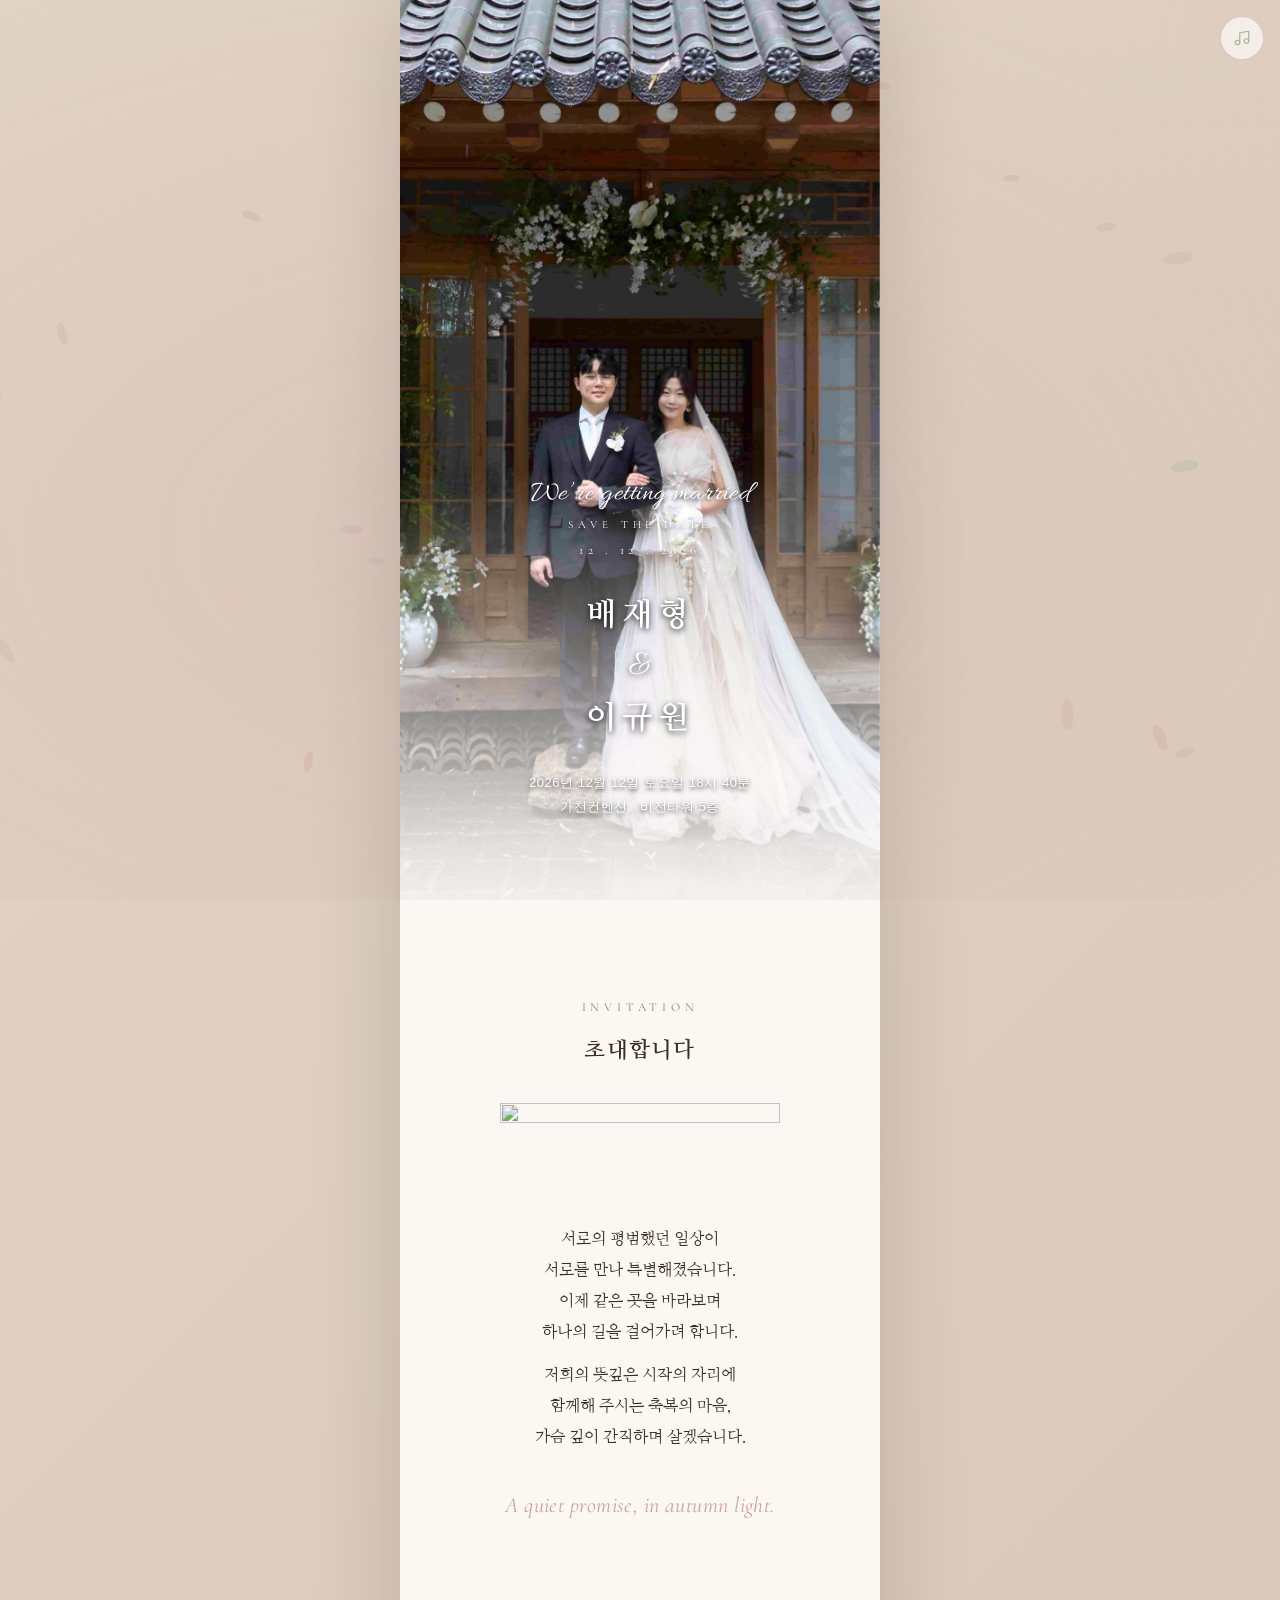
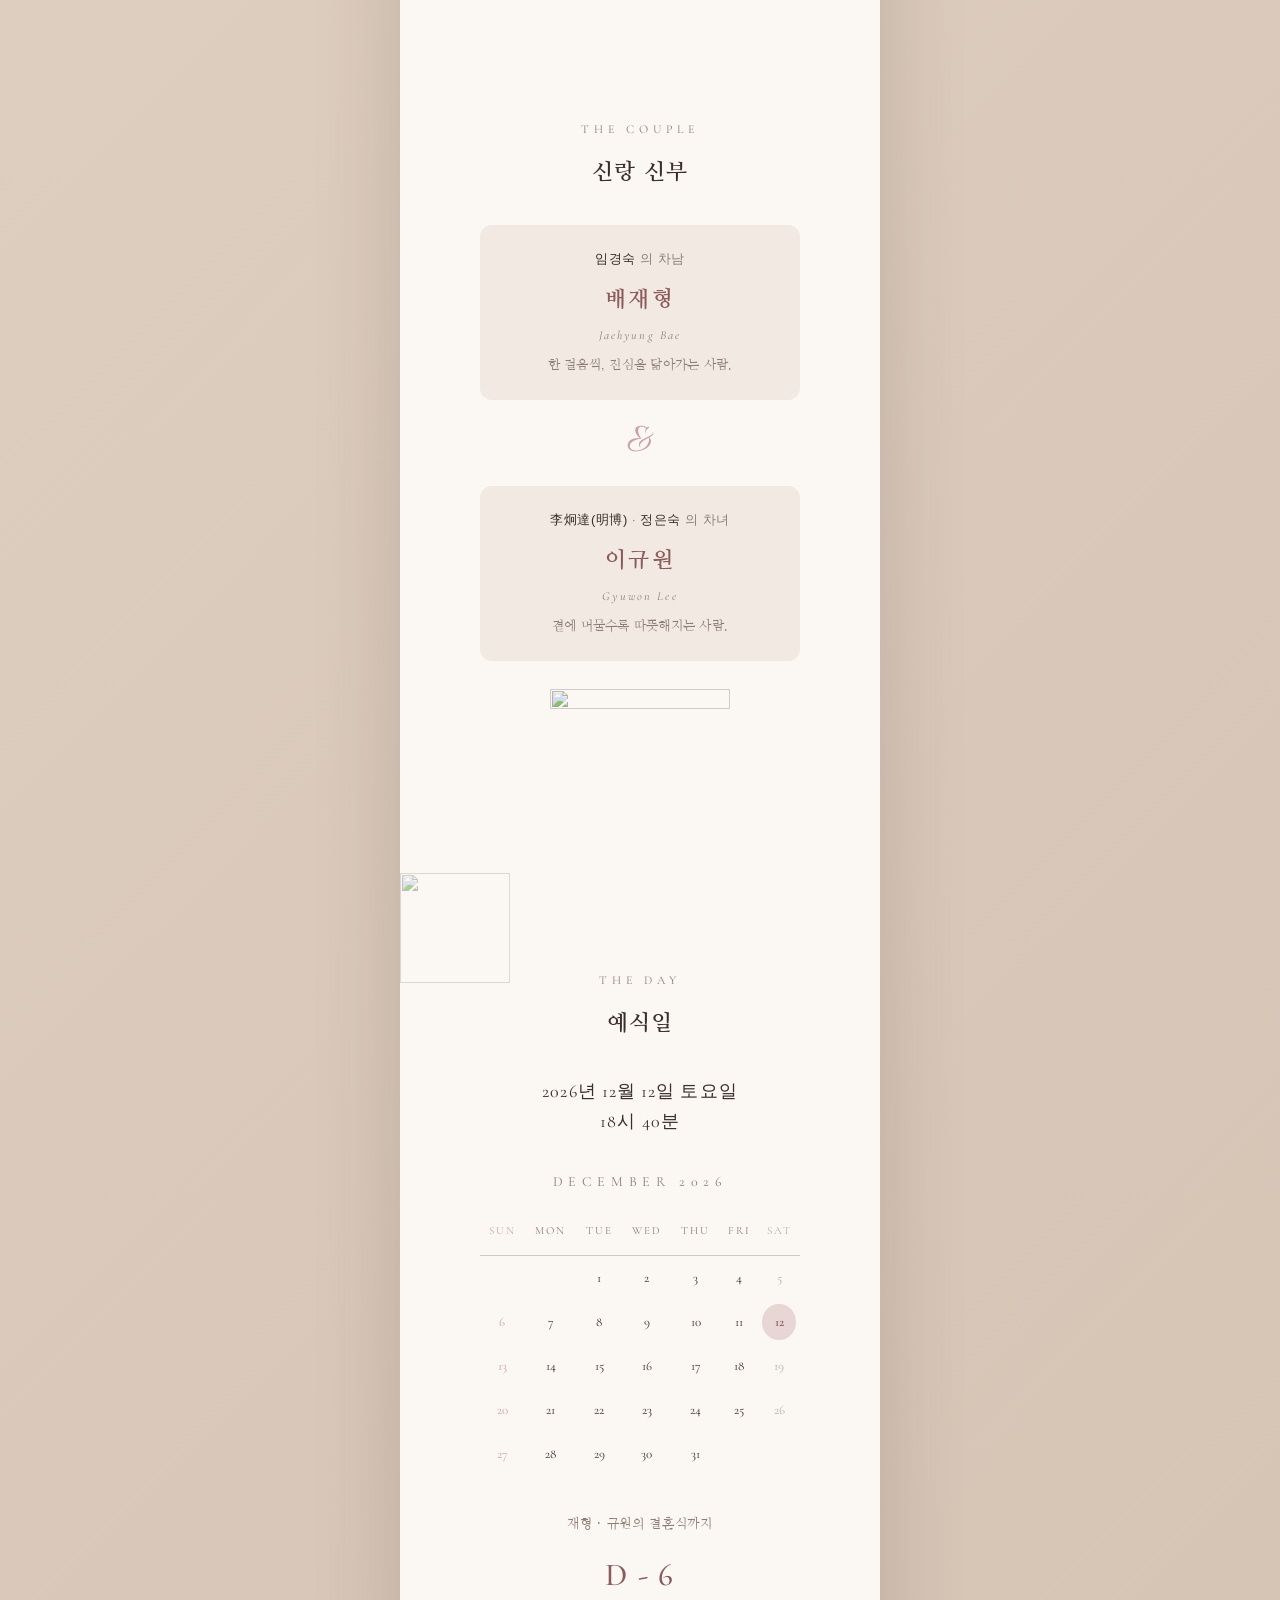
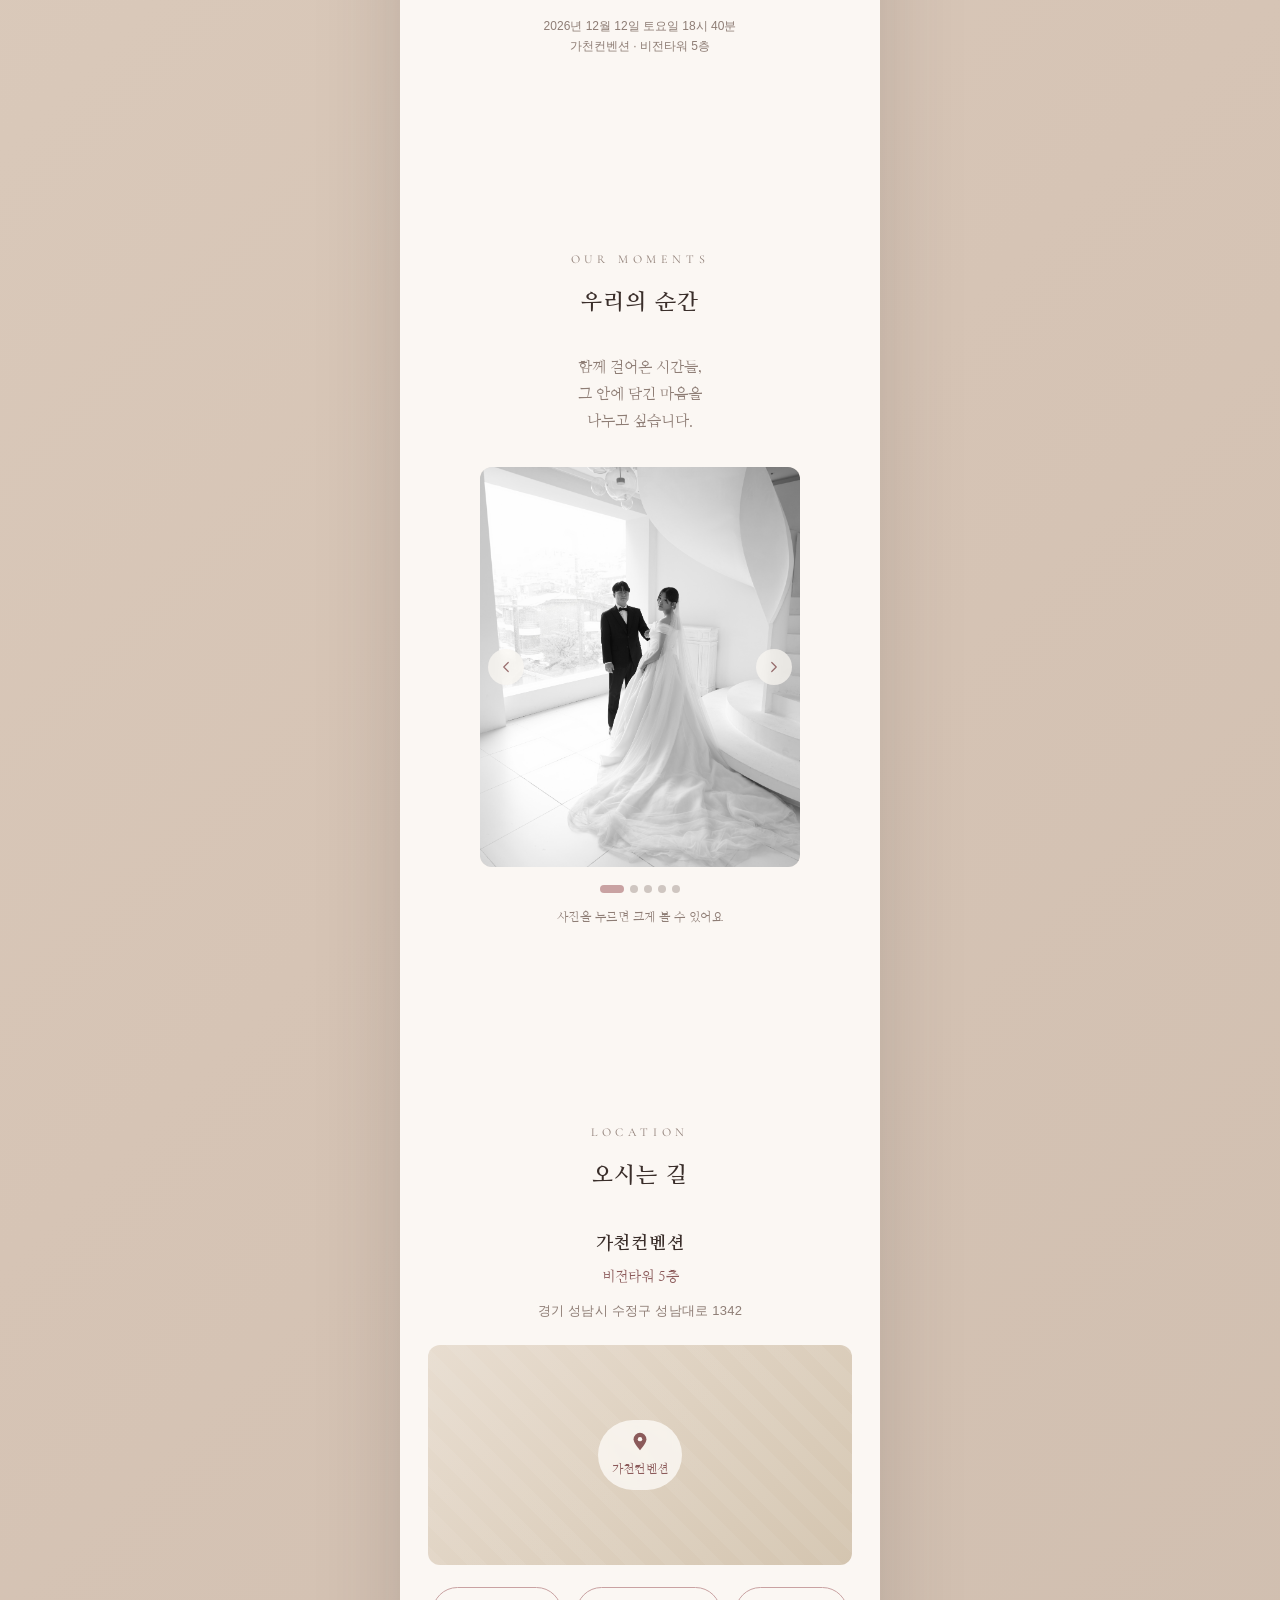
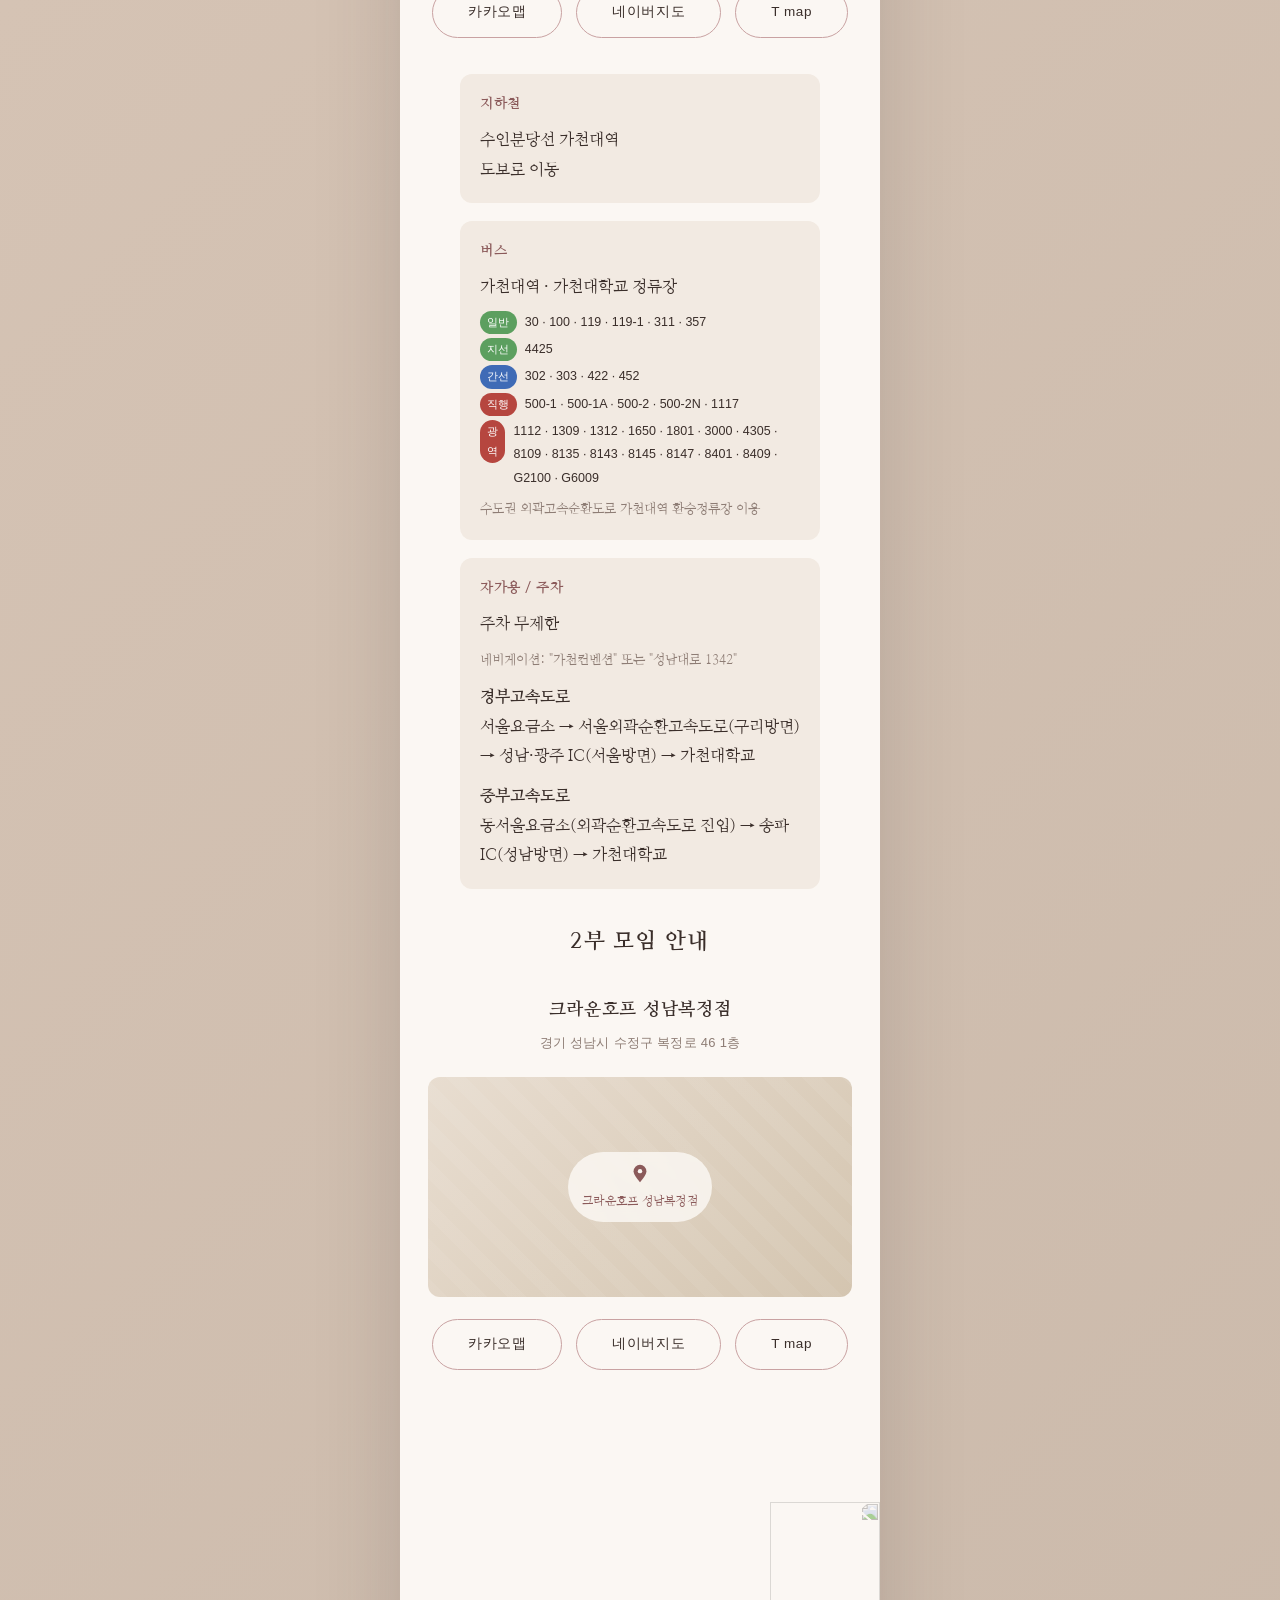
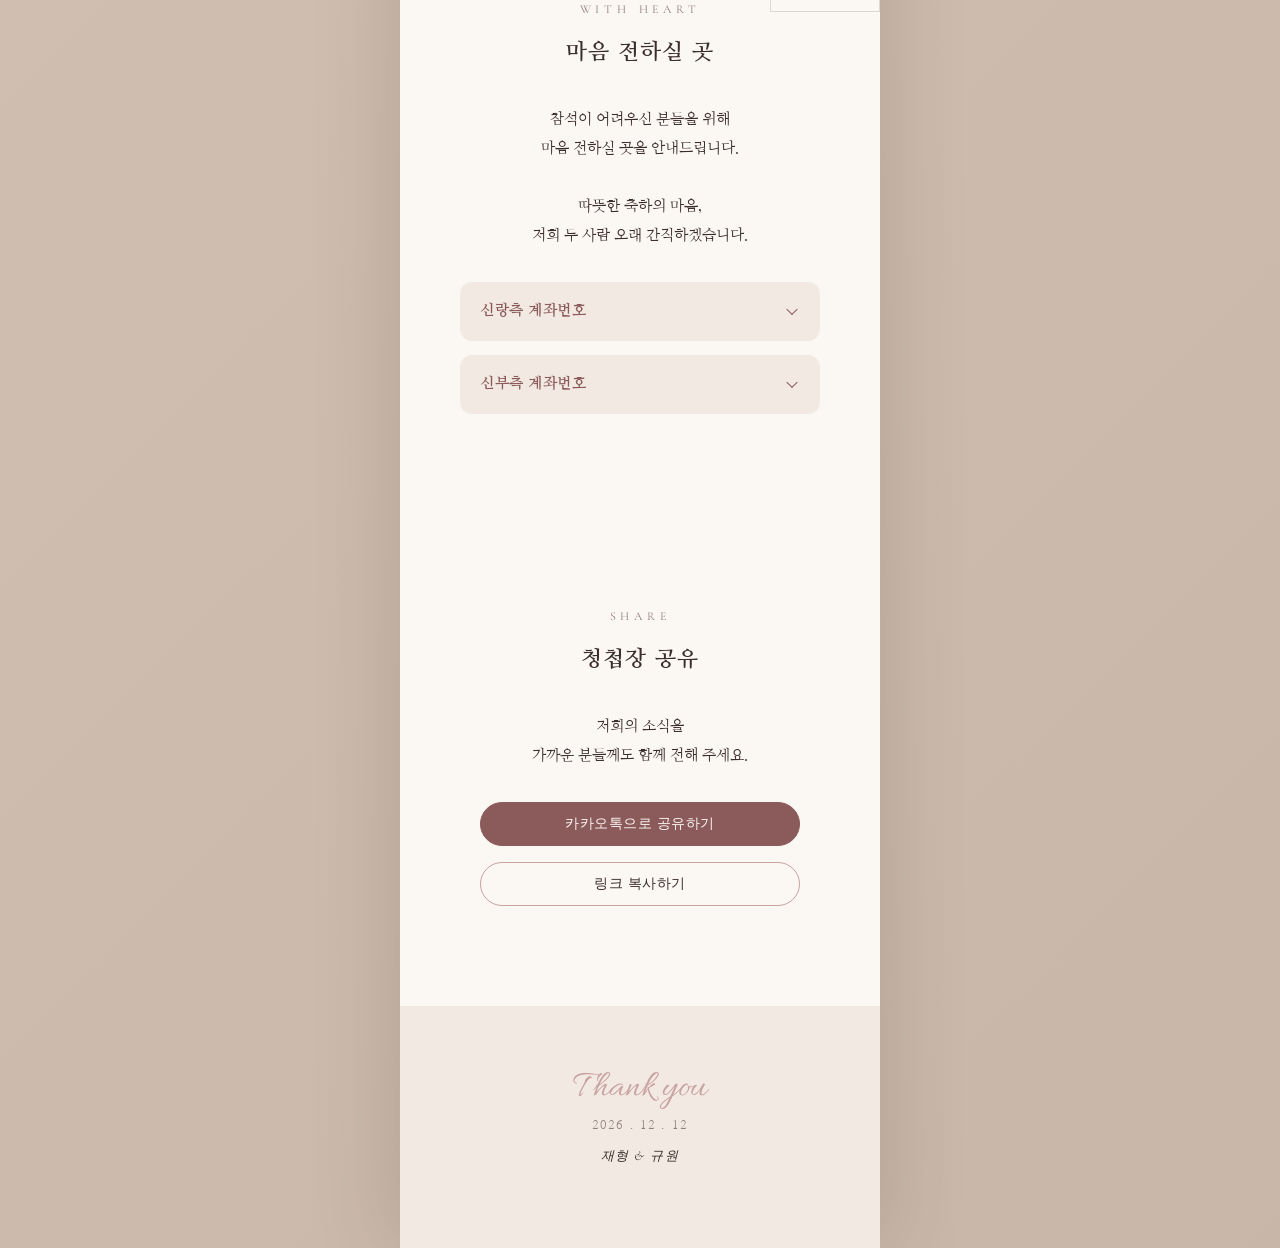
==== commit e89a105f: "Update parents' names in index.html" ====
--- a/index.html
+++ b/index.html
@@ -115,7 +115,7 @@
         <span class="couple-amp script" aria-hidden="true">&amp;</span>
 
         <article class="couple-card couple-bride">
-          <p class="parents"><span>李炯達(李明博)</span> · <span>정은숙</span> 의 차녀</p>
+          <p class="parents"><span>李炯達(明博)</span> · <span>정은숙</span> 의 차녀</p>
           <p class="couple-name">이규원 <span class="en">Gyuwon Lee</span></p>
           <p class="couple-bio">곁에 머물수록 따뜻해지는 사람.</p>
         </article>
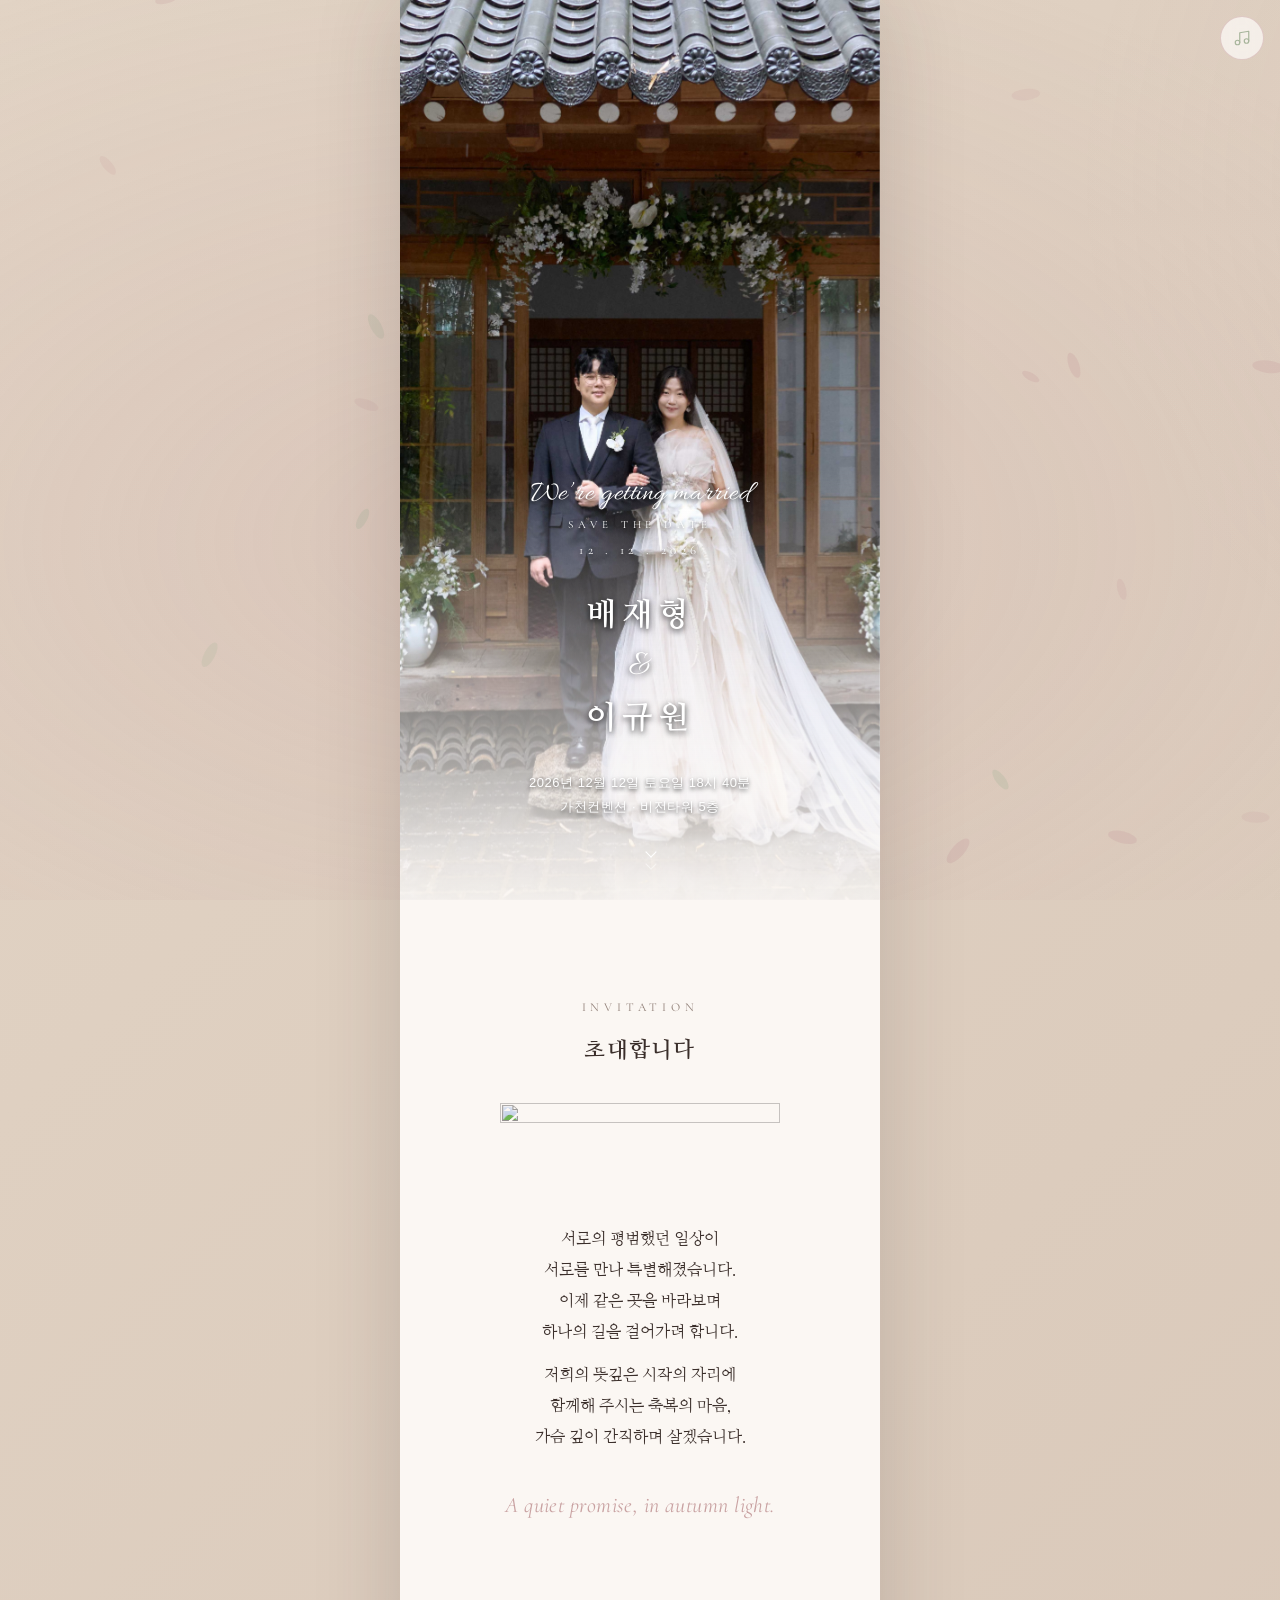
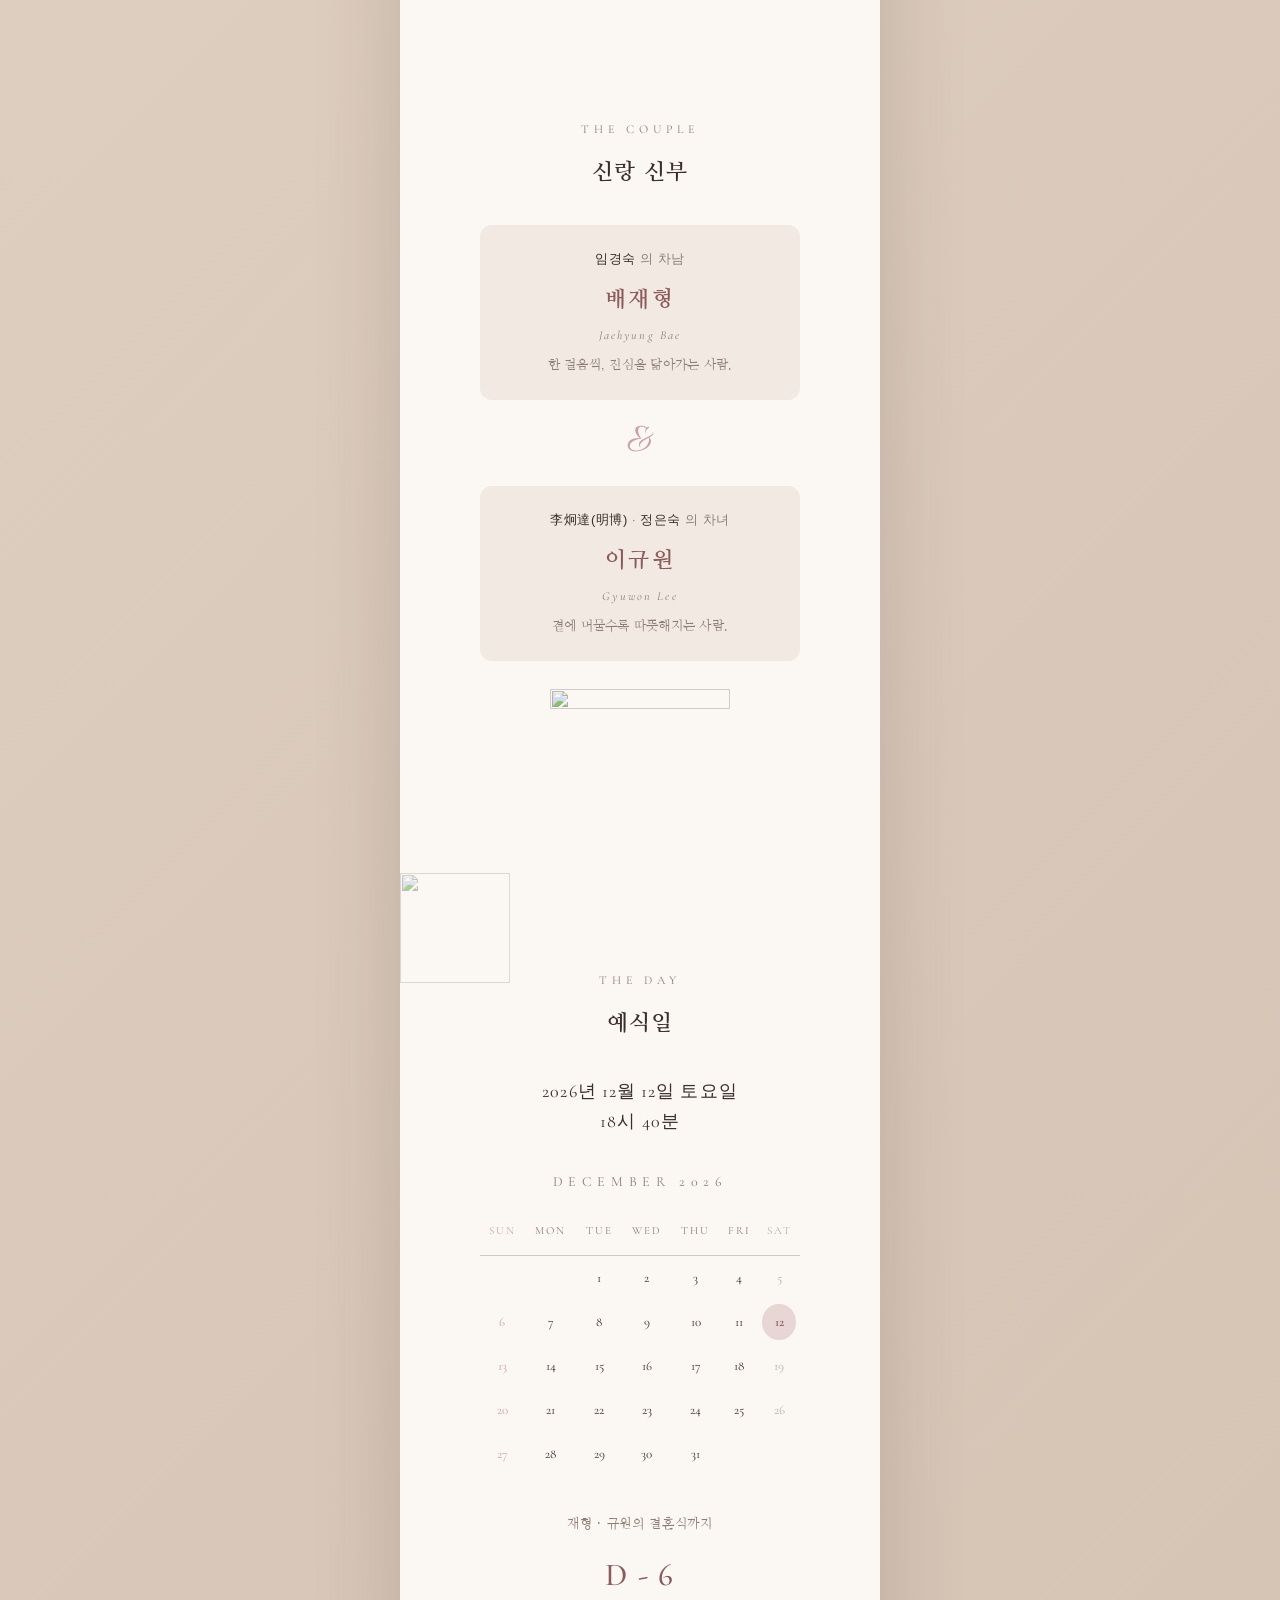
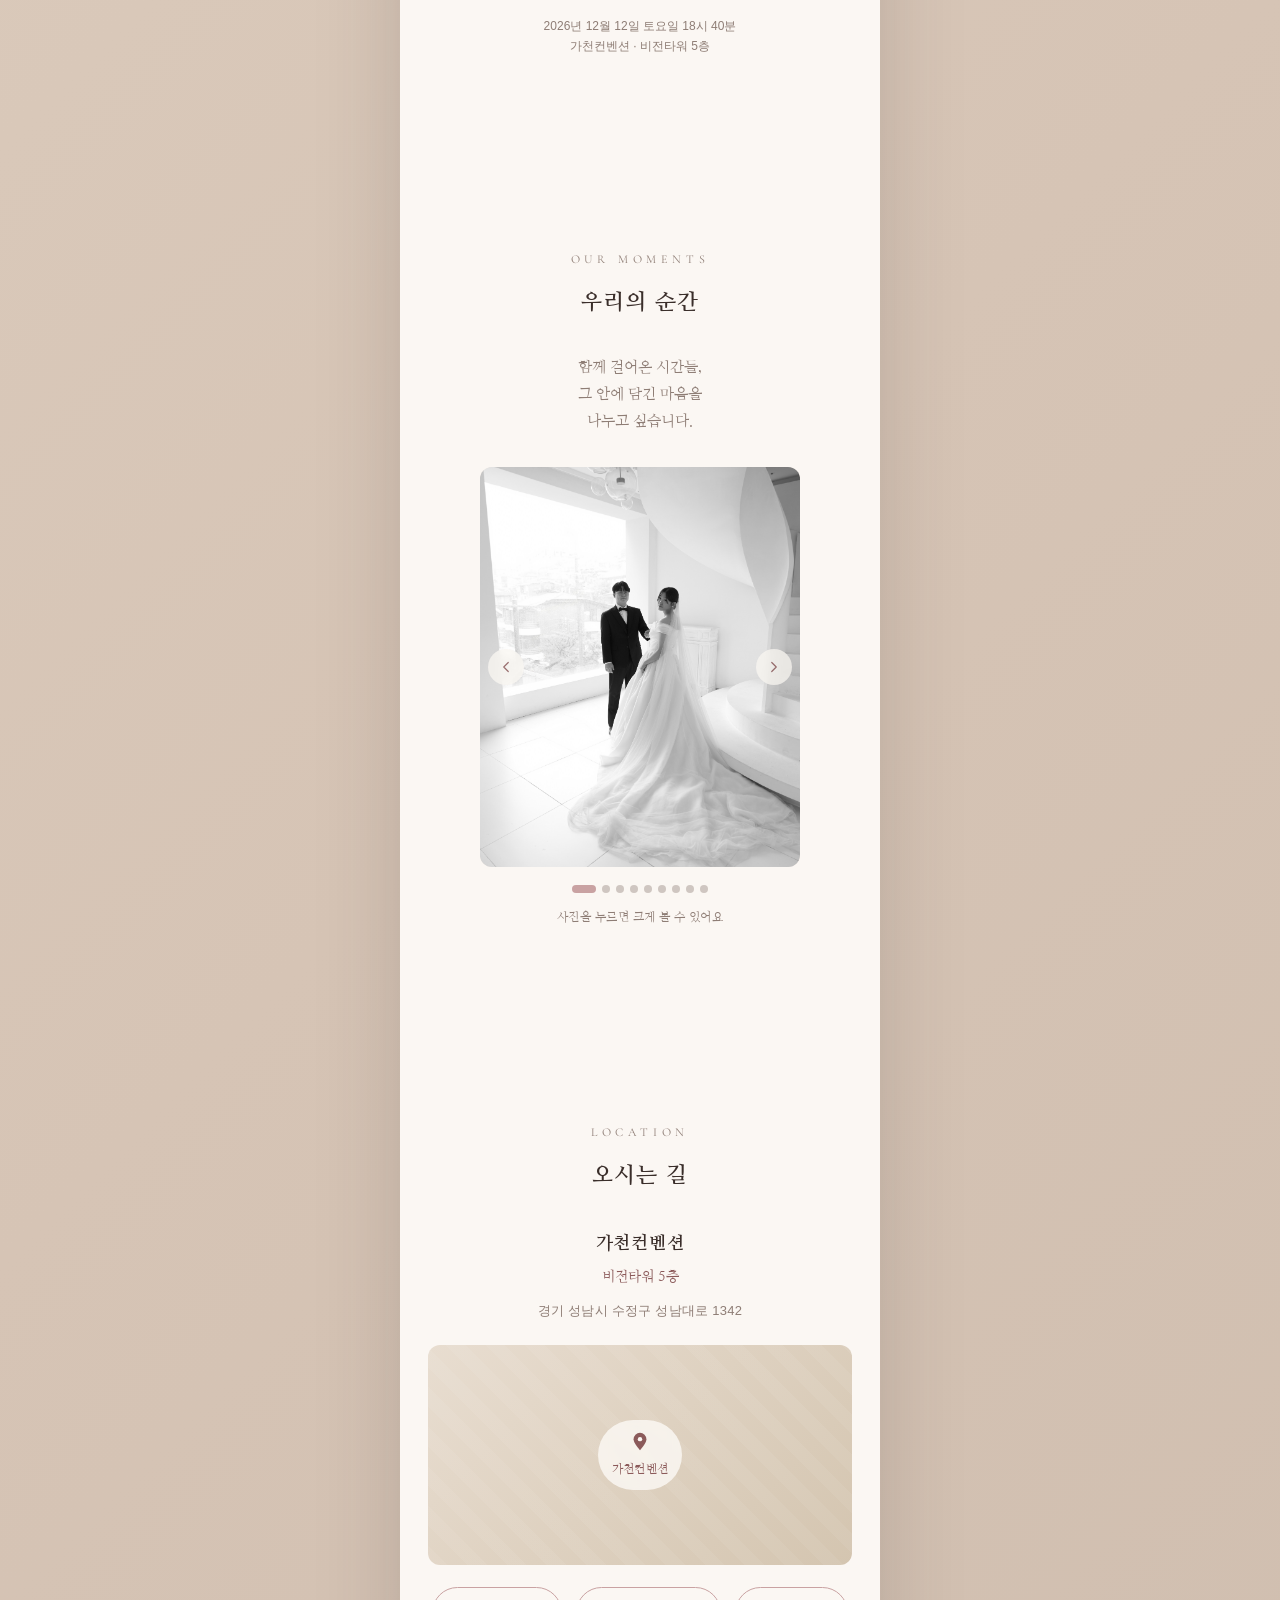
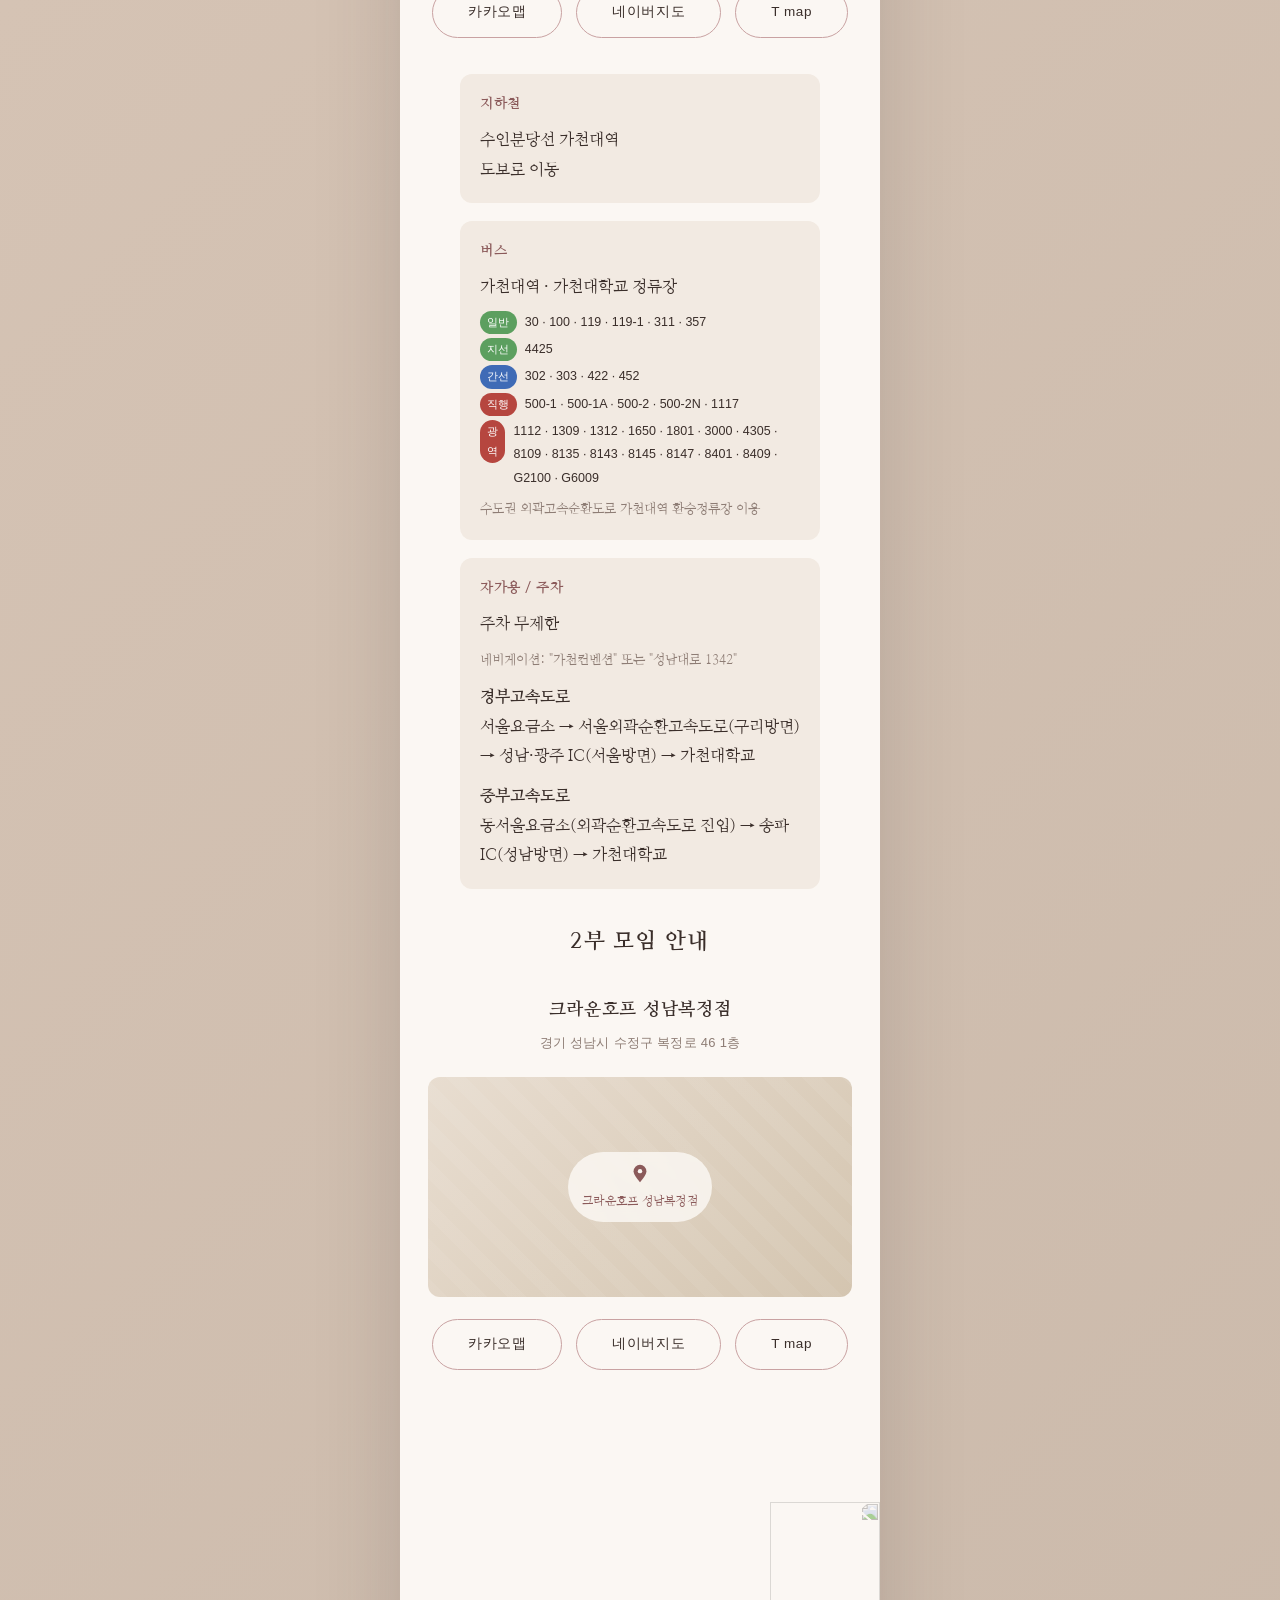
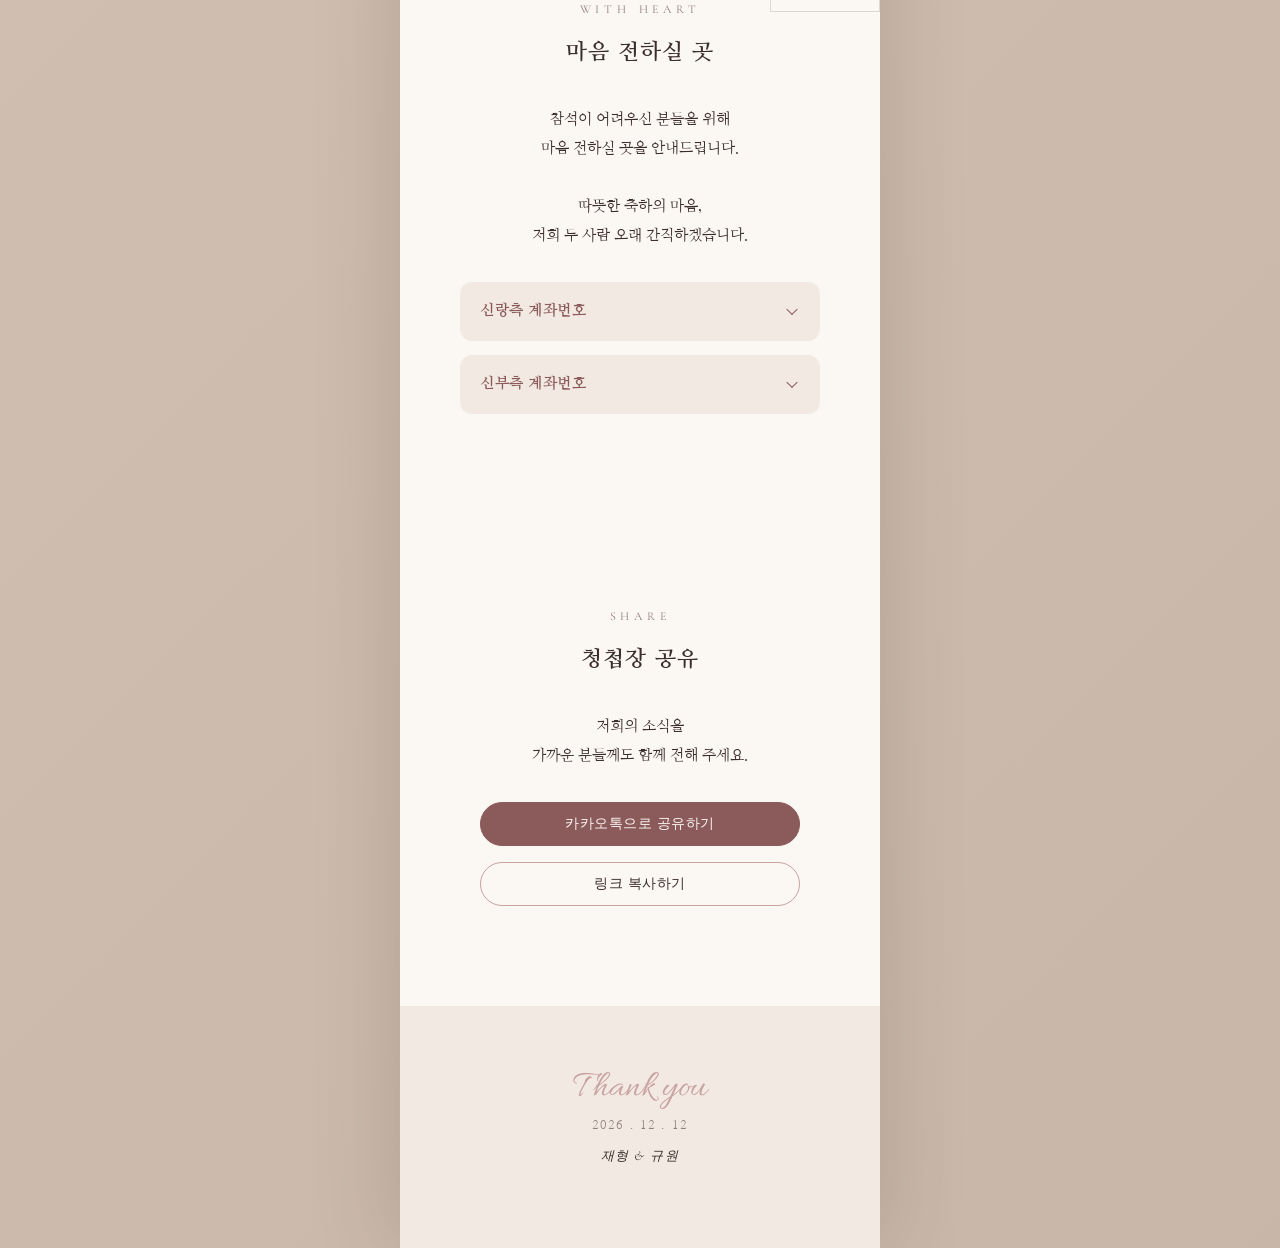
==== commit c6e3f721: "확대스와이프" ====
--- a/index.html
+++ b/index.html
@@ -12,7 +12,7 @@
   <meta property="og:type" content="website">
   <meta property="og:title" content="배재형 ♡ 이규원 결혼합니다">
   <meta property="og:description" content="2026년 12월 12일 토요일 18시 40분 · 가천컨벤션">
-  <meta property="og:image" content="images/2_DSC03501.jpg">
+  <meta property="og:image" content="images/3_DSC03501.jpg">
   <meta property="og:image:width" content="1024">
   <meta property="og:image:height" content="1280">
   
@@ -59,7 +59,7 @@
     <section class="hero" id="hero" aria-label="청첩장 메인">
       <div class="hero-frame">
         <img class="hero-illustration"
-             src="images/2_DSC03501.jpg"
+             src="images/3_DSC03501.jpg"
              alt="배재형과 이규원의 웨딩 사진"
              fetchpriority="high"
              width="1024" height="1280">
@@ -162,20 +162,32 @@
 
       <div class="gallery-stage" role="region" aria-label="사진 갤러리" aria-roledescription="carousel">
         <ul class="gallery-track" id="gallery-track">
-          <li class="gallery-slide" aria-label="사진 1 / 5">
+          <li class="gallery-slide" aria-label="사진 1 / 9">
             <img src="images/1_DSC04316.jpg" alt="배재형과 이규원 웨딩 사진 1" loading="eager" width="1024" height="1280">
           </li>
-          <li class="gallery-slide" aria-label="사진 2 / 5">
-            <img src="images/2_DSC03501.jpg" alt="배재형과 이규원 웨딩 사진 2" loading="lazy" width="1024" height="1280">
-          </li>
-          <li class="gallery-slide" aria-label="사진 3 / 5">
-            <img src="images/3_DSC03526.jpg" alt="이규원 웨딩 사진 3" loading="lazy" width="1024" height="1280">
-          </li>
-          <li class="gallery-slide" aria-label="사진 4 / 5">
-            <img src="images/4_DSC03456.jpg" alt="배재형과 이규원 웨딩 사진 4" loading="lazy" width="1024" height="1280">
-          </li>
-          <li class="gallery-slide" aria-label="사진 5 / 5">
-            <img src="images/5_DSC03823.jpg" alt="이규원 웨딩 사진 5" loading="lazy" width="1024" height="1280">
+          <li class="gallery-slide" aria-label="사진 2 / 9">
+            <img src="images/2_DSC04282.jpg" alt="배재형과 이규원 웨딩 사진 2" loading="lazy" width="1024" height="1280">
+          </li>
+          <li class="gallery-slide" aria-label="사진 3 / 9">
+            <img src="images/3_DSC03501.jpg" alt="배재형과 이규원 웨딩 사진 3" loading="lazy" width="1024" height="1280">
+          </li>
+          <li class="gallery-slide" aria-label="사진 4 / 9">
+            <img src="images/4_DSC03526.jpg" alt="배재형과 이규원 웨딩 사진 4" loading="lazy" width="1024" height="1280">
+          </li>
+          <li class="gallery-slide" aria-label="사진 5 / 9">
+            <img src="images/5_DSC03456.jpg" alt="배재형과 이규원 웨딩 사진 5" loading="lazy" width="1024" height="1280">
+          </li>
+          <li class="gallery-slide" aria-label="사진 6 / 9">
+            <img src="images/6_DSC03234.jpg" alt="배재형과 이규원 웨딩 사진 6" loading="lazy" width="1024" height="1280">
+          </li>
+          <li class="gallery-slide" aria-label="사진 7 / 9">
+            <img src="images/7_DSC03823.jpg" alt="배재형과 이규원 웨딩 사진 7" loading="lazy" width="1024" height="1280">
+          </li>
+          <li class="gallery-slide" aria-label="사진 8 / 9">
+            <img src="images/8_DSC03756.jpg" alt="배재형과 이규원 웨딩 사진 8" loading="lazy" width="1024" height="1280">
+          </li>
+          <li class="gallery-slide" aria-label="사진 9 / 9">
+            <img src="images/9_DSC04572.jpg" alt="배재형과 이규원 웨딩 사진 9" loading="lazy" width="1024" height="1280">
           </li>
         </ul>
         <button class="gallery-nav gallery-prev" type="button" aria-label="이전 사진">
@@ -186,7 +198,7 @@
         </button>
       </div>
       <ol class="gallery-dots" id="gallery-dots" aria-hidden="true">
-        <li class="active"></li><li></li><li></li><li></li><li></li>
+        <li class="active"></li><li></li><li></li><li></li><li></li><li></li><li></li><li></li><li></li>
       </ol>
       <p class="gallery-hint">사진을 누르면 크게 볼 수 있어요</p>
     </section>
@@ -359,6 +371,12 @@
       <svg viewBox="0 0 24 24" width="22" height="22" aria-hidden="true"><path d="M6 6l12 12M18 6L6 18" fill="none" stroke="currentColor" stroke-width="1.8" stroke-linecap="round"/></svg>
     </button>
     <img class="lightbox-img" id="lightbox-img" alt="">
+    <button class="gallery-nav gallery-prev" type="button" aria-label="이전 사진">
+      <svg viewBox="0 0 24 24" width="18" height="18" aria-hidden="true"><path d="M15 6l-6 6 6 6" fill="none" stroke="currentColor" stroke-width="1.6" stroke-linecap="round" stroke-linejoin="round"/></svg>
+    </button>
+    <button class="gallery-nav gallery-next" type="button" aria-label="다음 사진">
+      <svg viewBox="0 0 24 24" width="18" height="18" aria-hidden="true"><path d="M9 6l6 6-6 6" fill="none" stroke="currentColor" stroke-width="1.6" stroke-linecap="round" stroke-linejoin="round"/></svg>
+    </button>
   </div>
 
   <!-- 토스트 -->
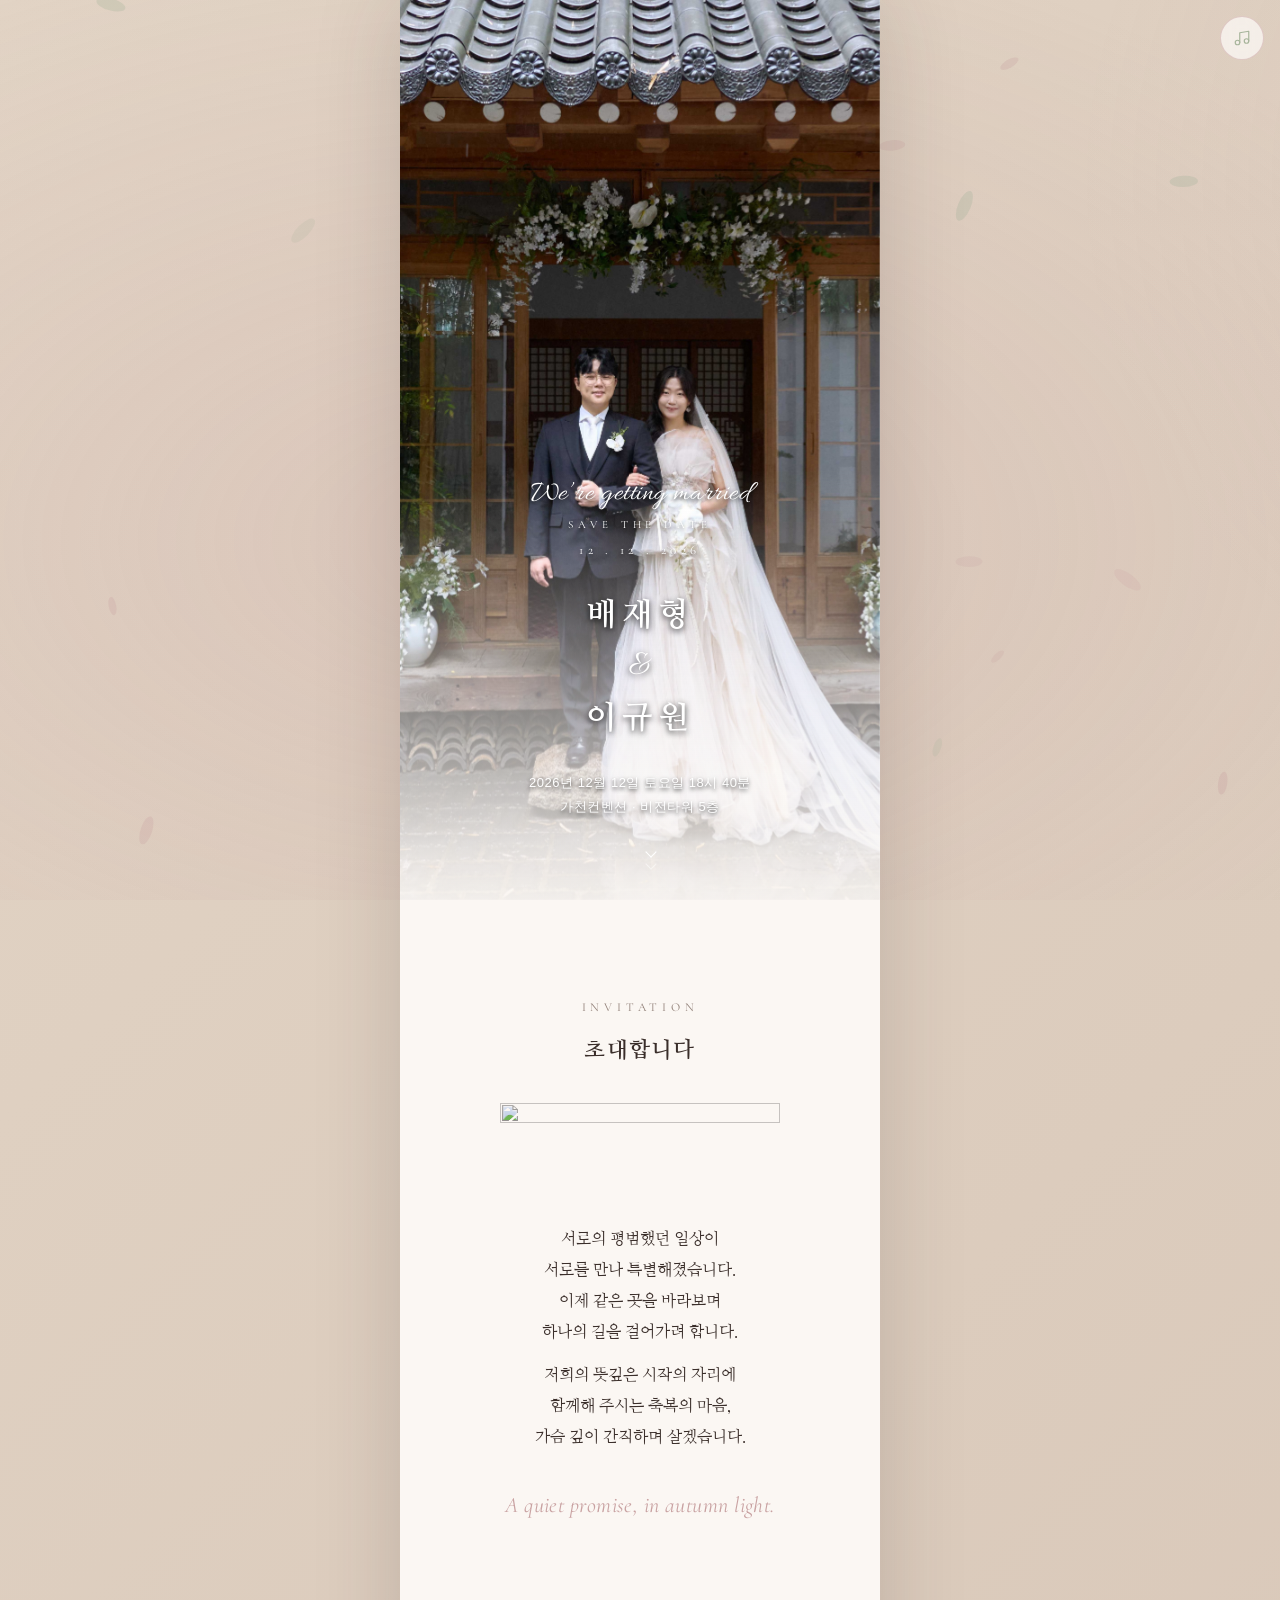
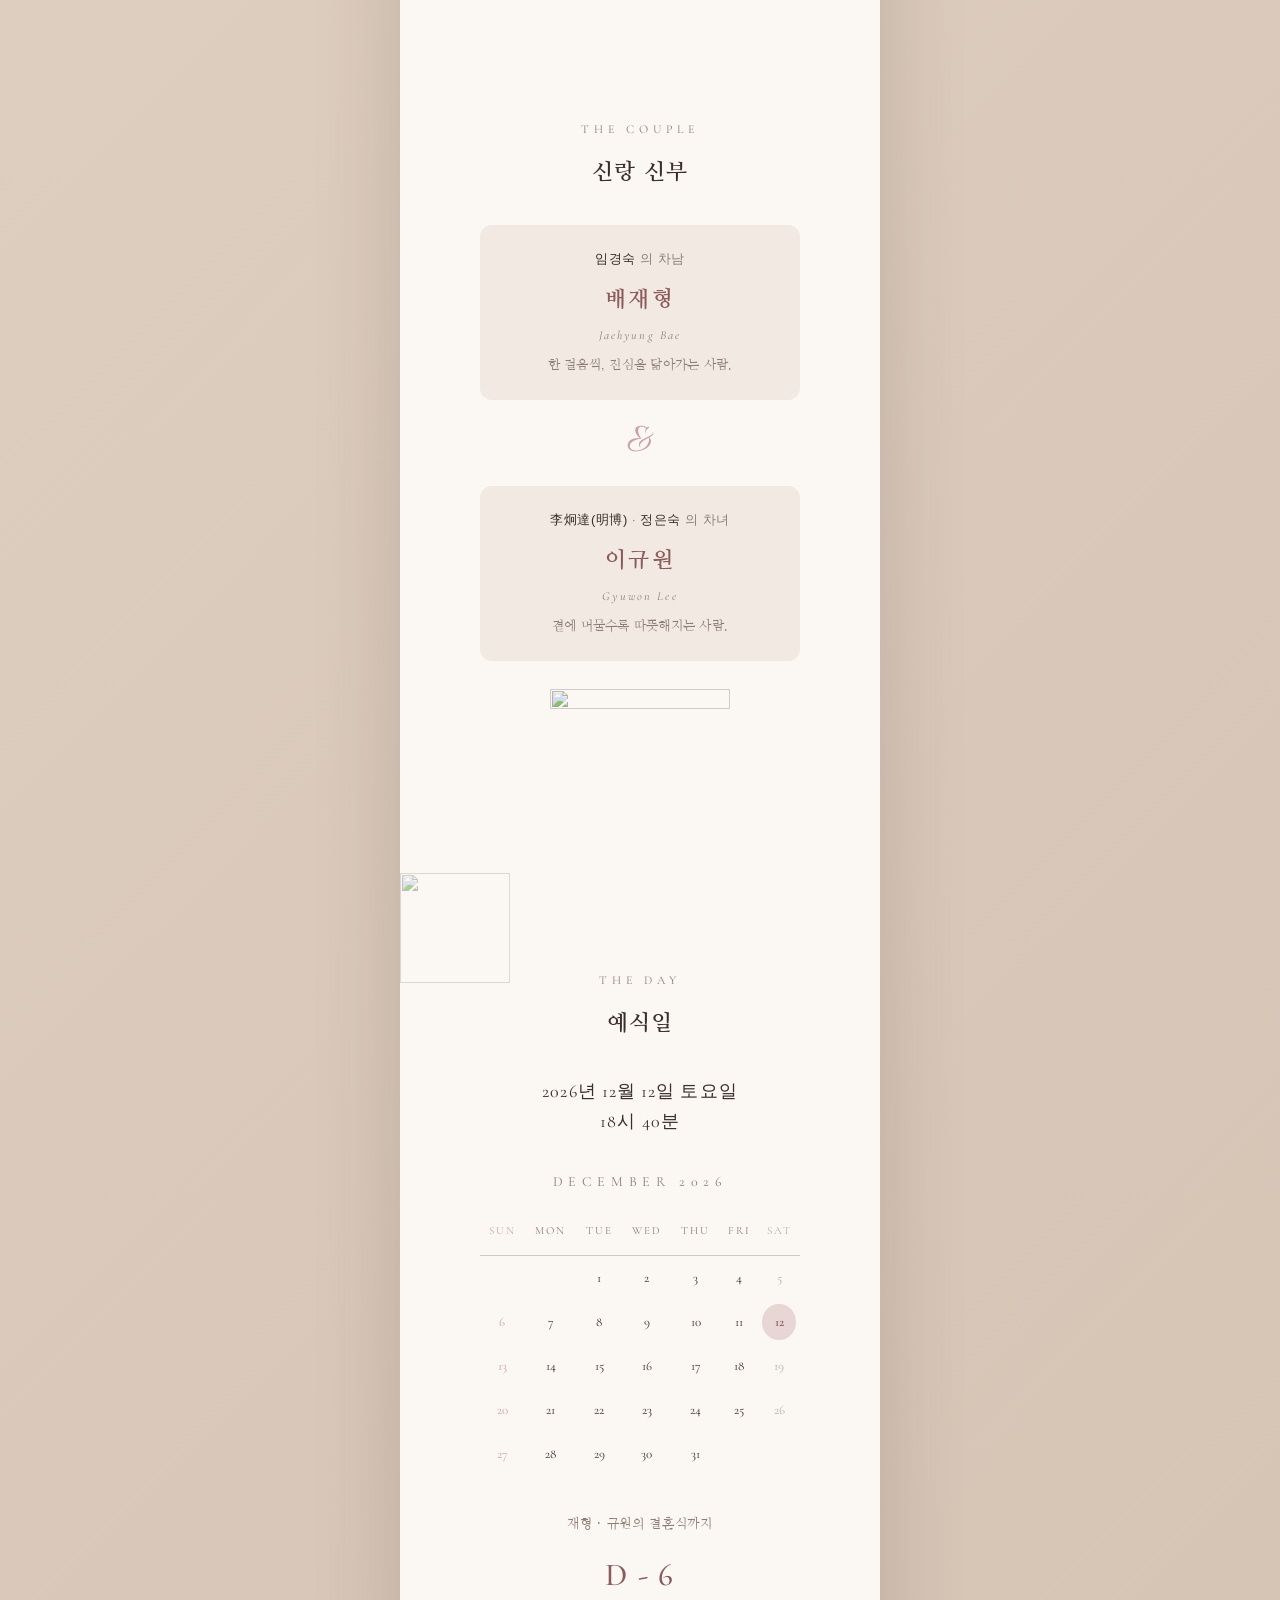
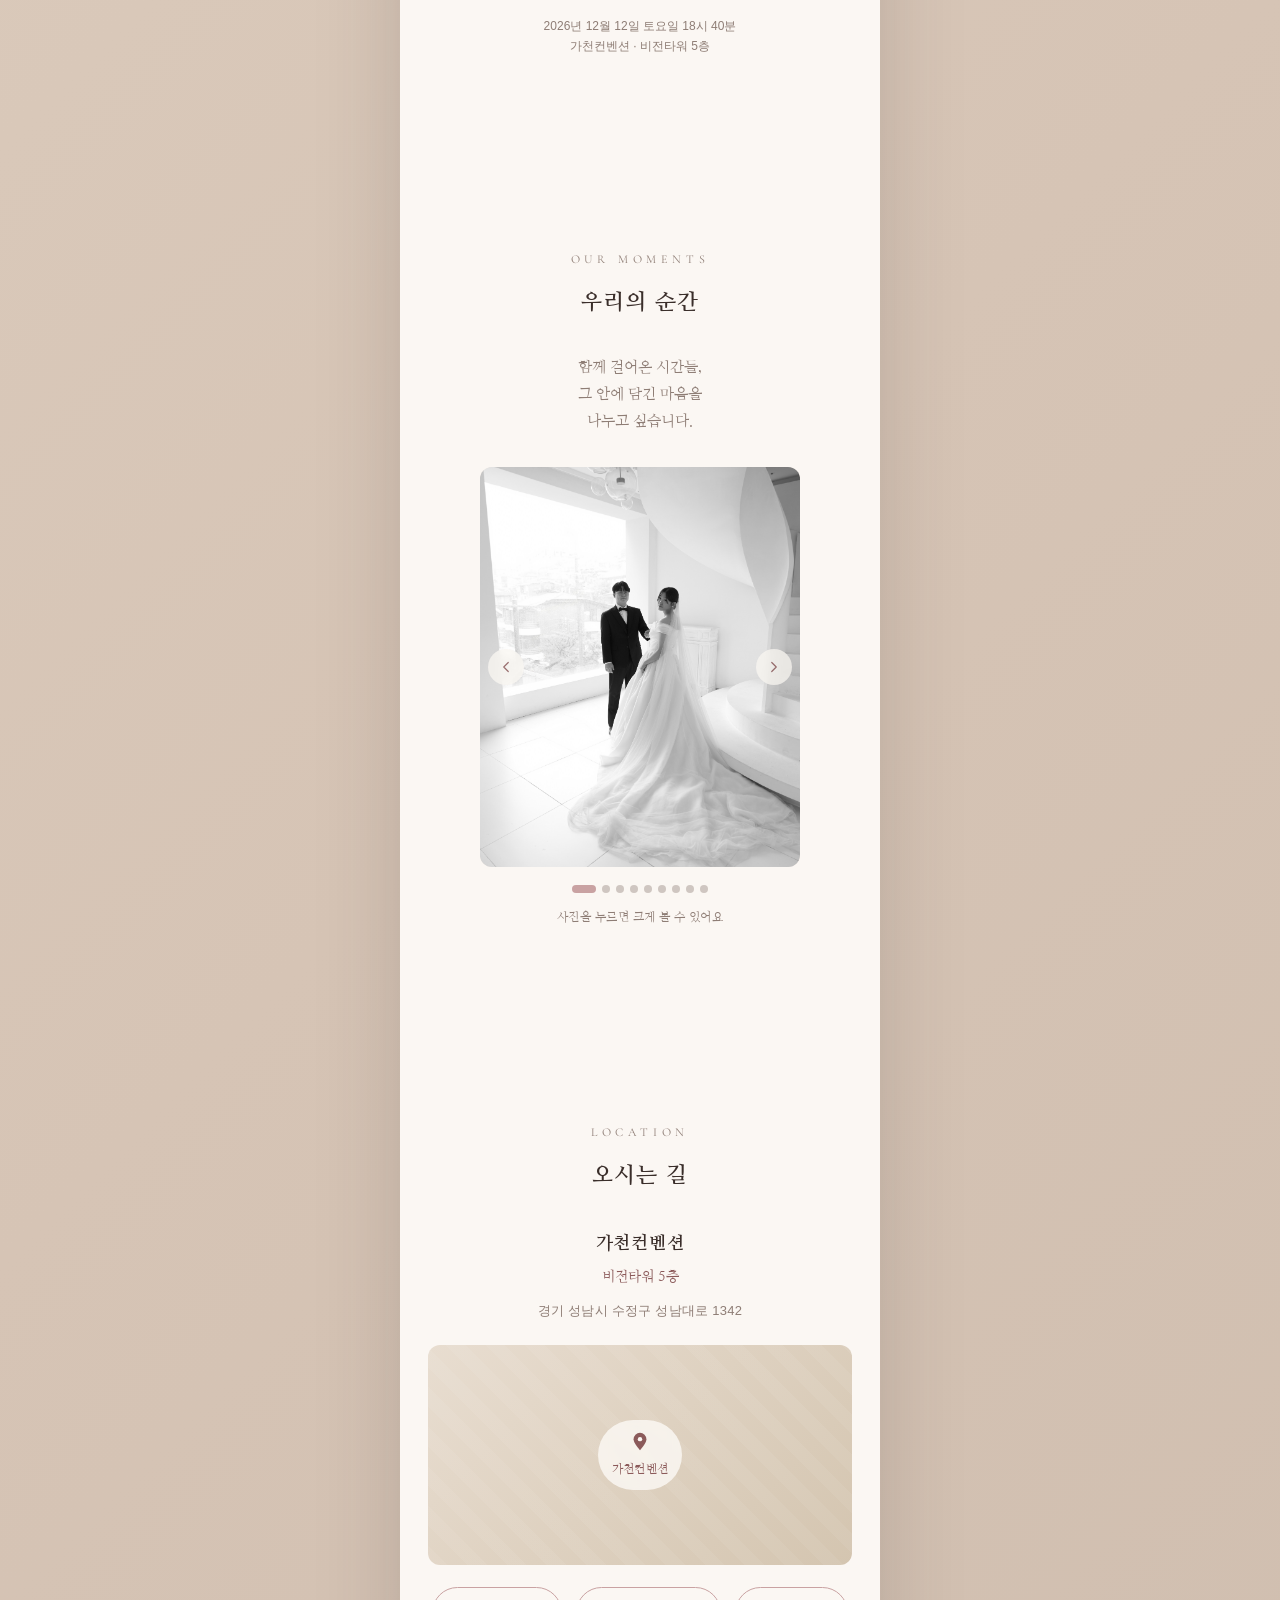
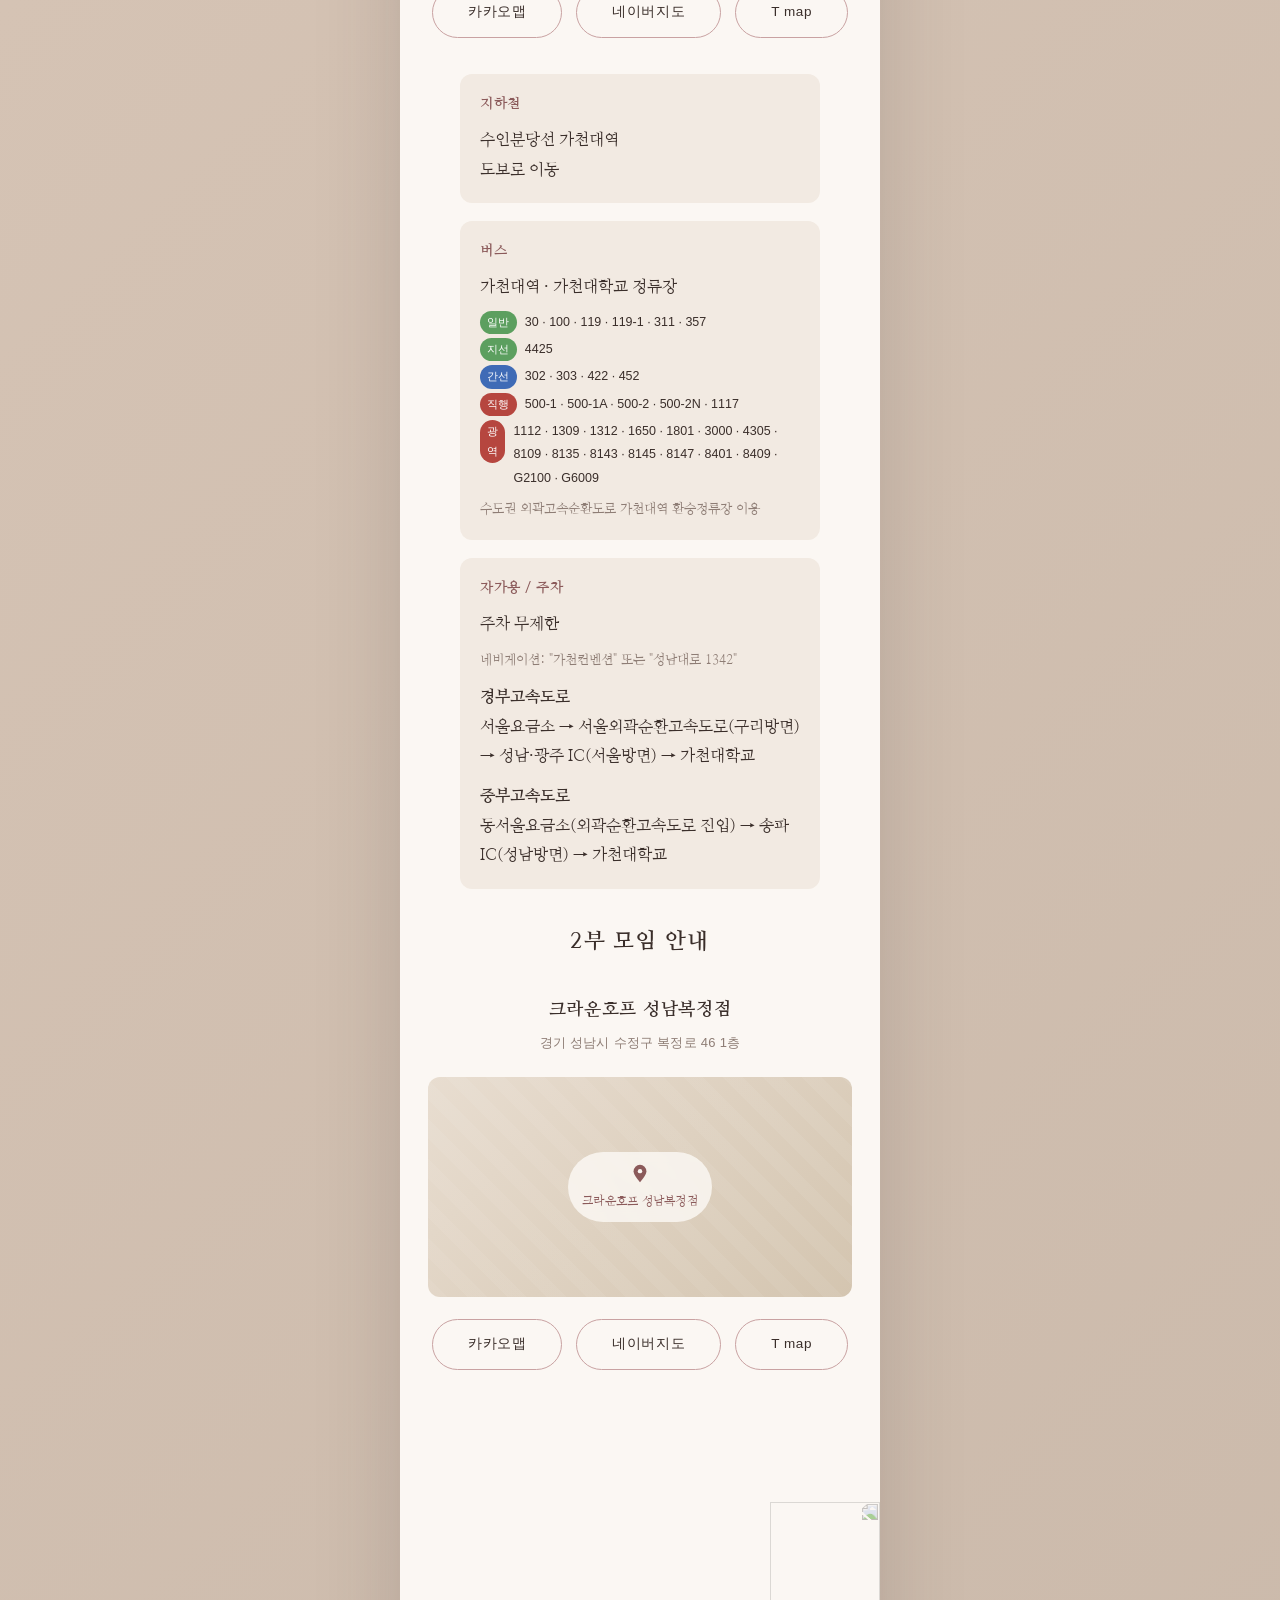
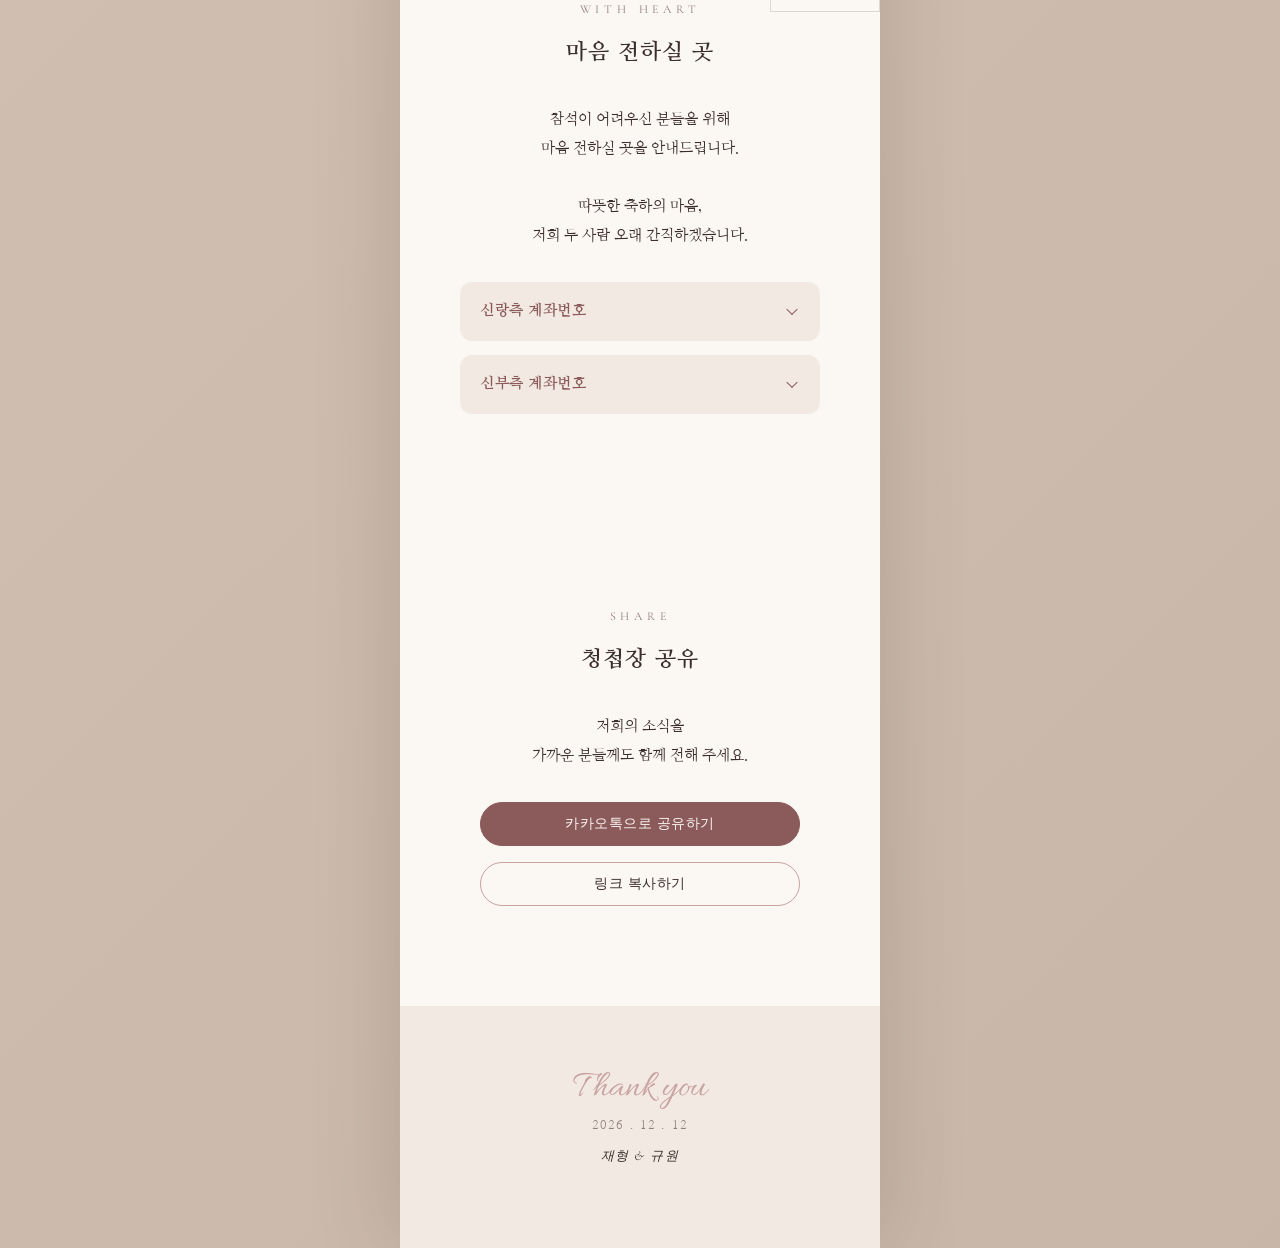
==== commit 0676bc29: "확대스와이프" ====
--- a/index.html
+++ b/index.html
@@ -371,10 +371,10 @@
       <svg viewBox="0 0 24 24" width="22" height="22" aria-hidden="true"><path d="M6 6l12 12M18 6L6 18" fill="none" stroke="currentColor" stroke-width="1.8" stroke-linecap="round"/></svg>
     </button>
     <img class="lightbox-img" id="lightbox-img" alt="">
-    <button class="gallery-nav gallery-prev" type="button" aria-label="이전 사진">
+    <button class="gallery-nav gallery-prev"  id="lightbox-prev" type="button" aria-label="이전 사진">
       <svg viewBox="0 0 24 24" width="18" height="18" aria-hidden="true"><path d="M15 6l-6 6 6 6" fill="none" stroke="currentColor" stroke-width="1.6" stroke-linecap="round" stroke-linejoin="round"/></svg>
     </button>
-    <button class="gallery-nav gallery-next" type="button" aria-label="다음 사진">
+    <button class="gallery-nav gallery-next" id="lightbox-next" type="button" aria-label="다음 사진">
       <svg viewBox="0 0 24 24" width="18" height="18" aria-hidden="true"><path d="M9 6l6 6-6 6" fill="none" stroke="currentColor" stroke-width="1.6" stroke-linecap="round" stroke-linejoin="round"/></svg>
     </button>
   </div>
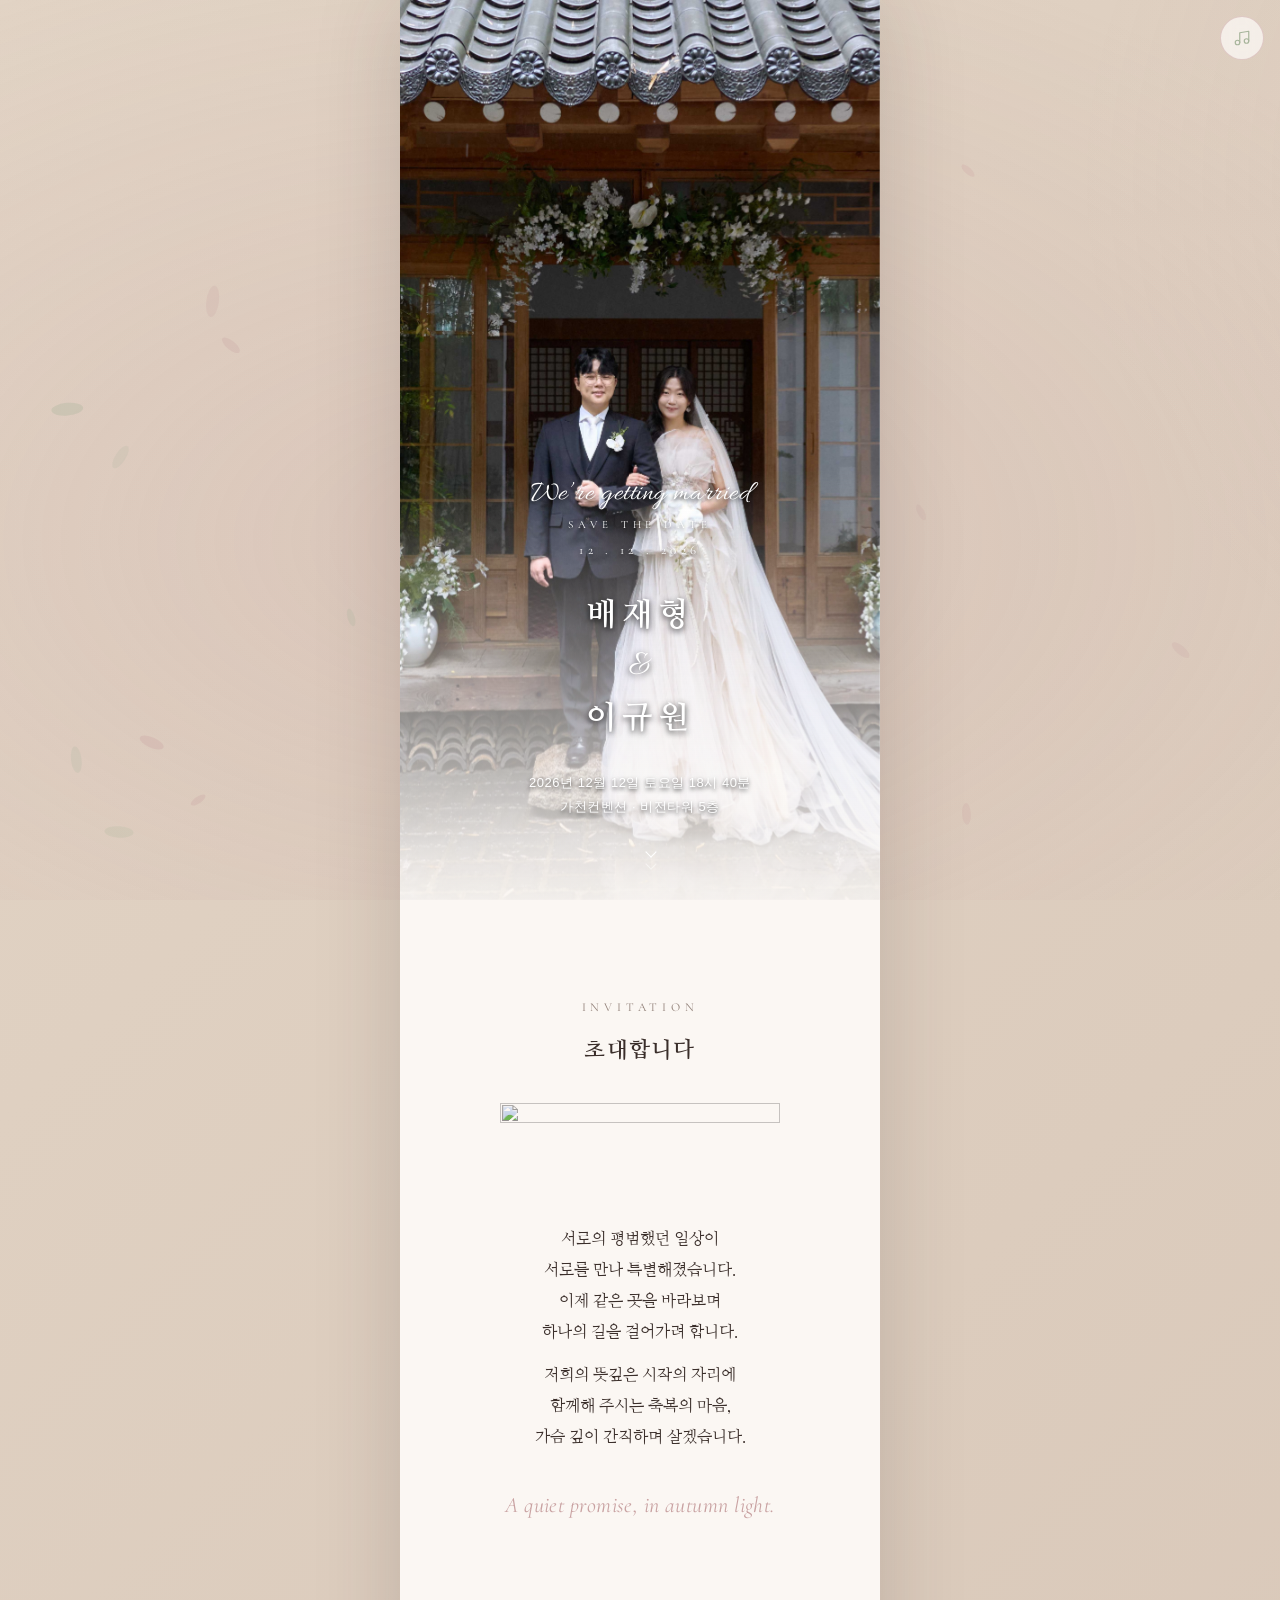
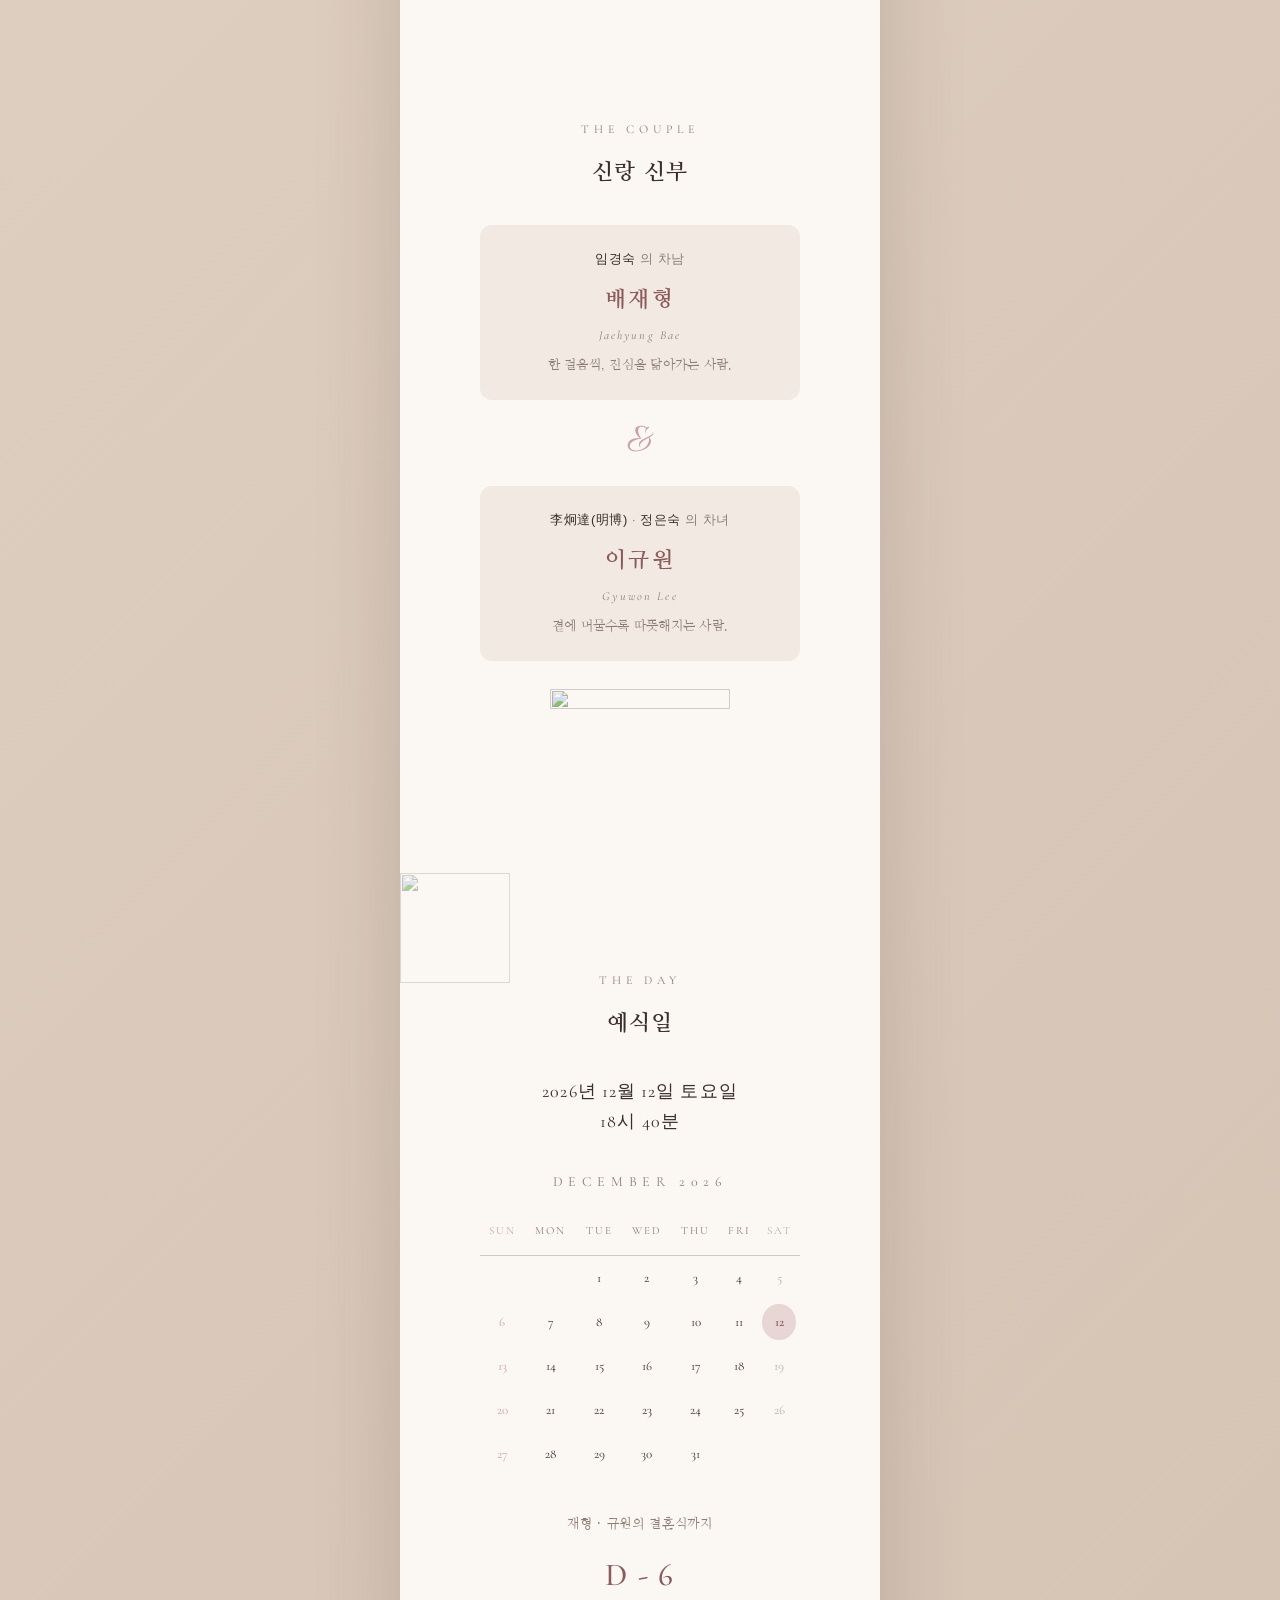
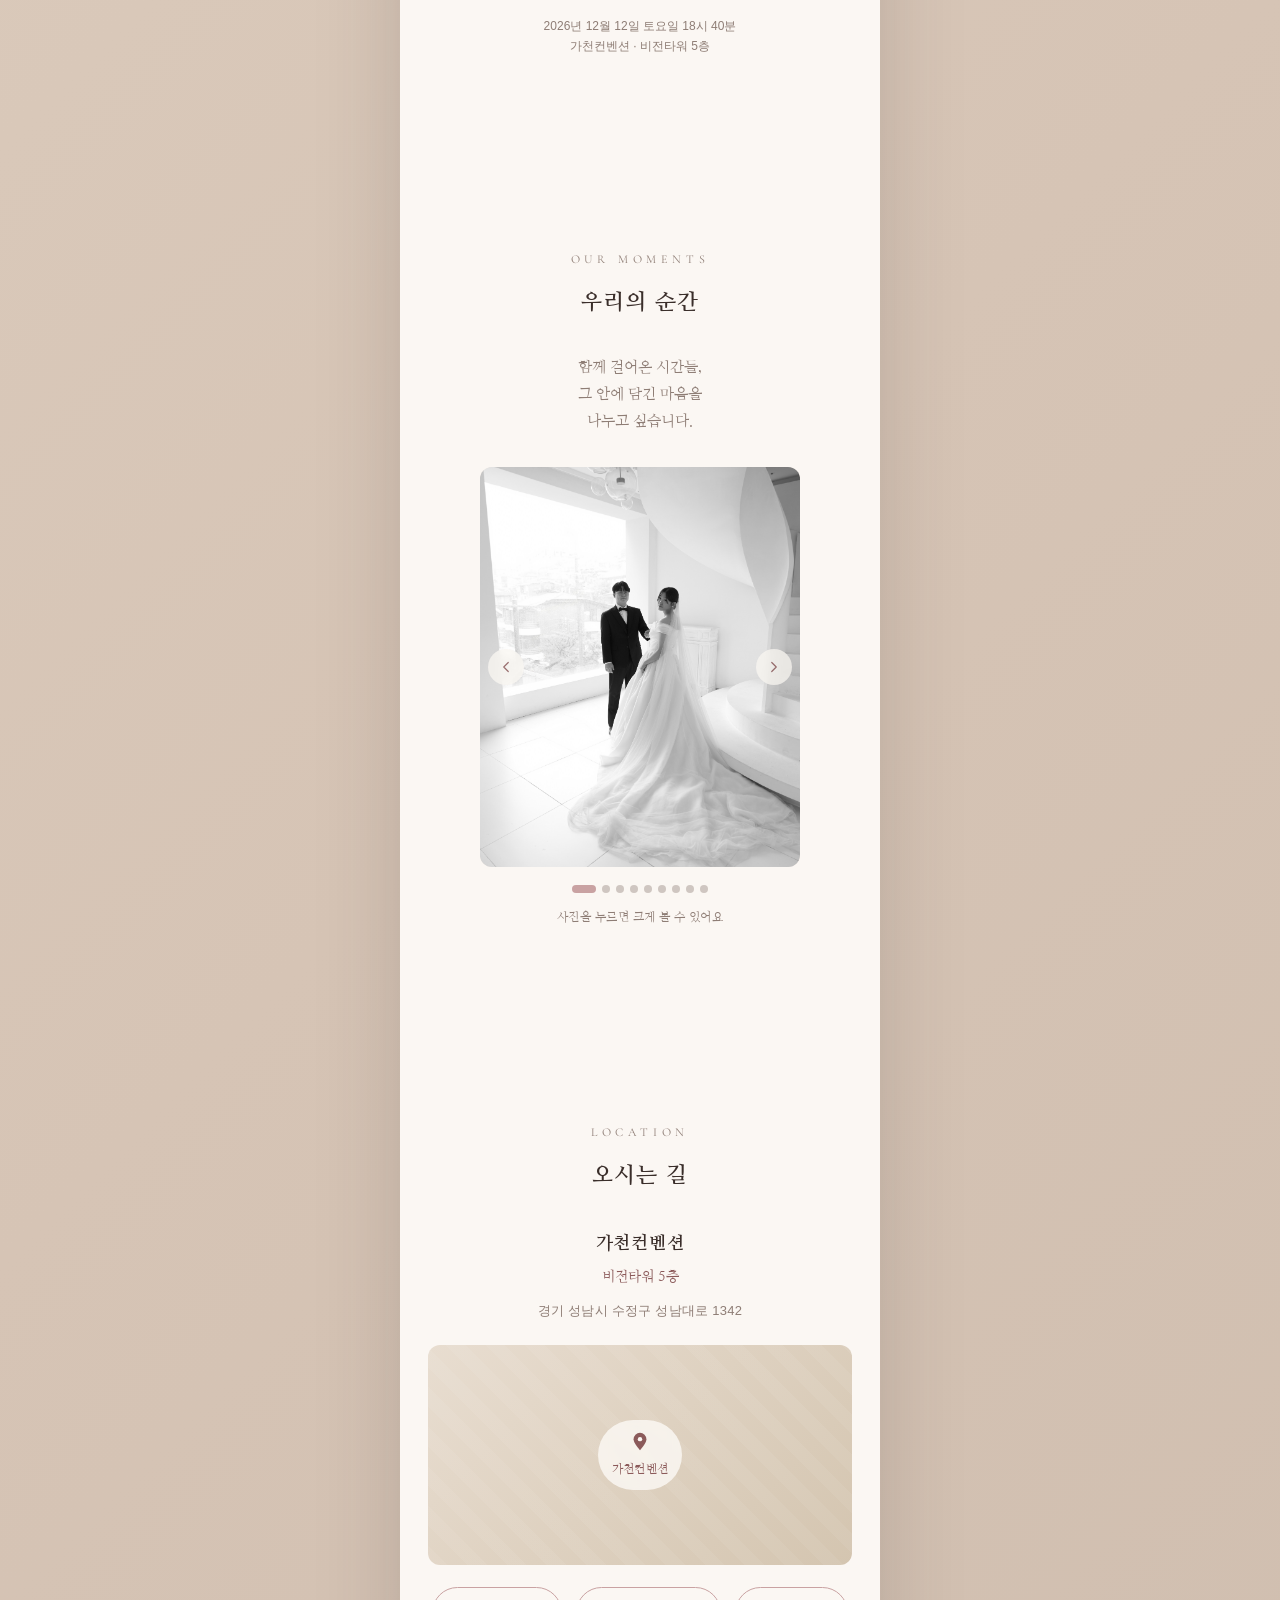
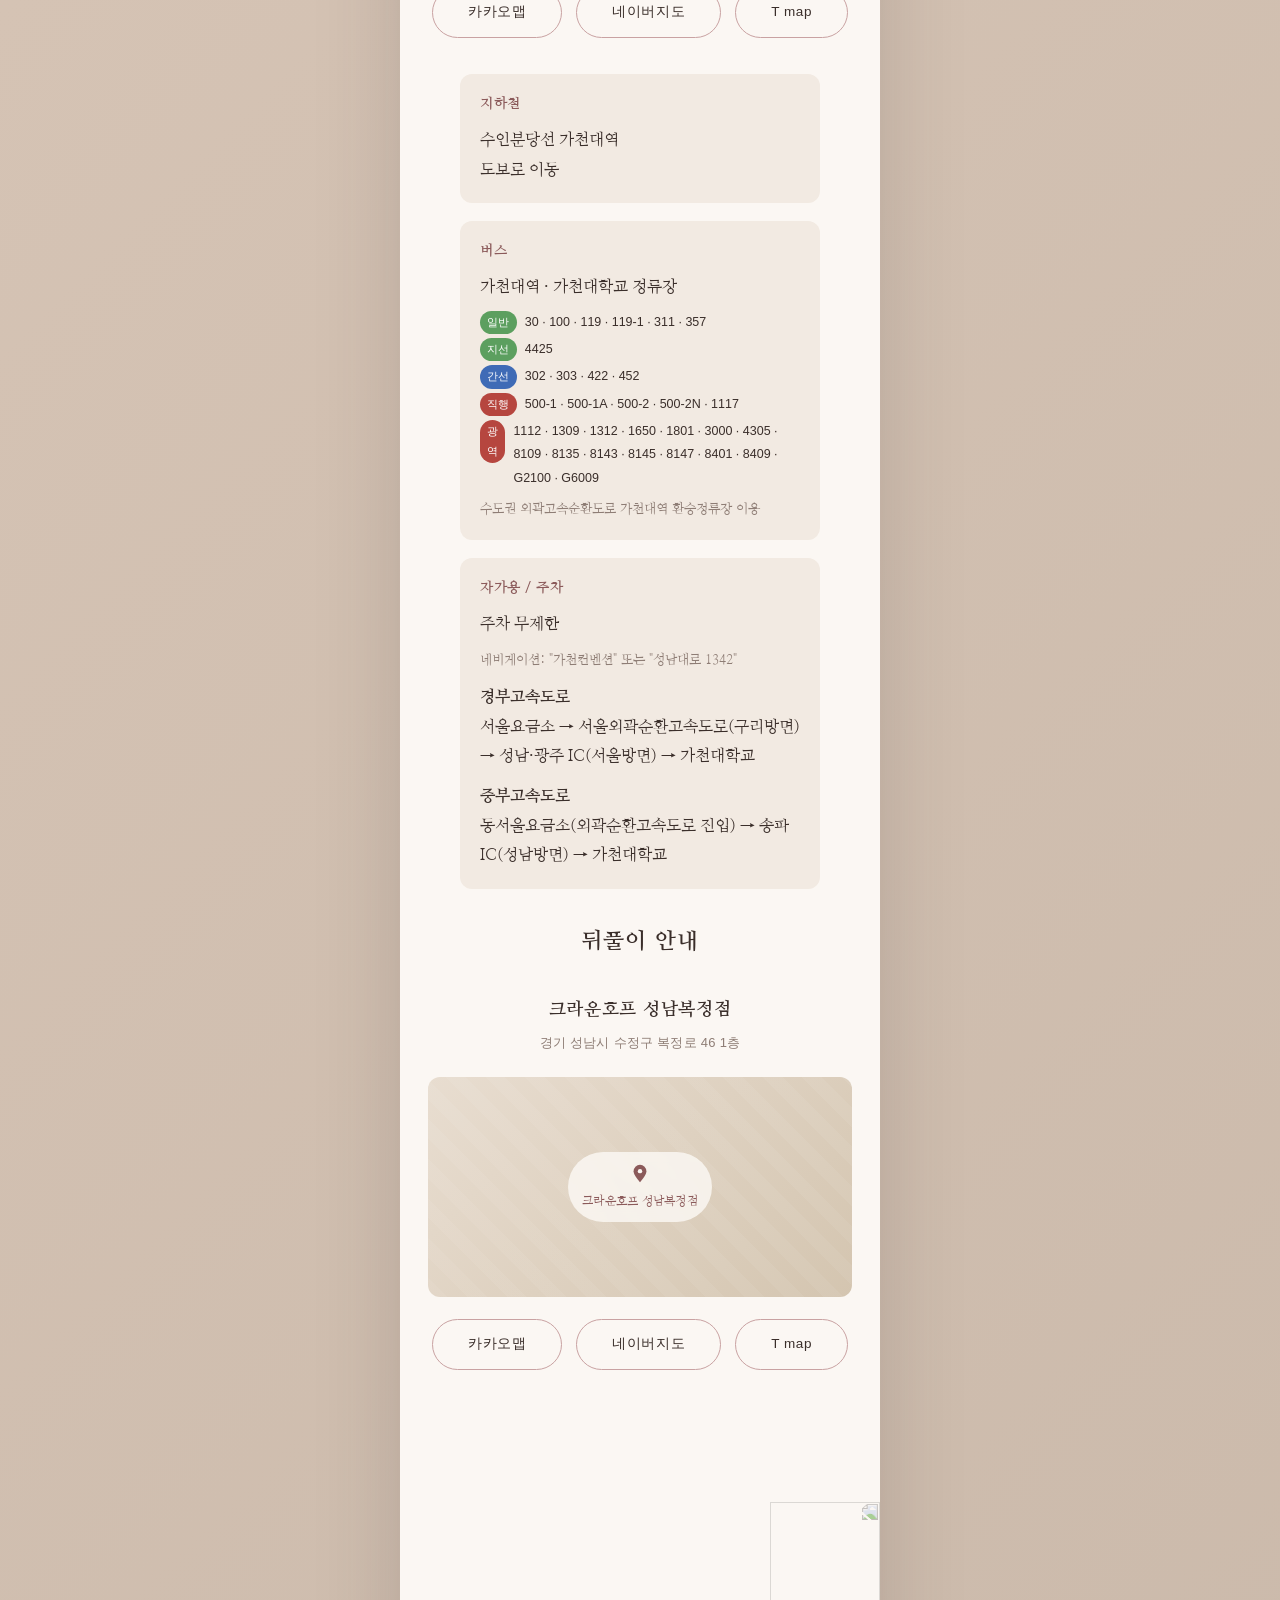
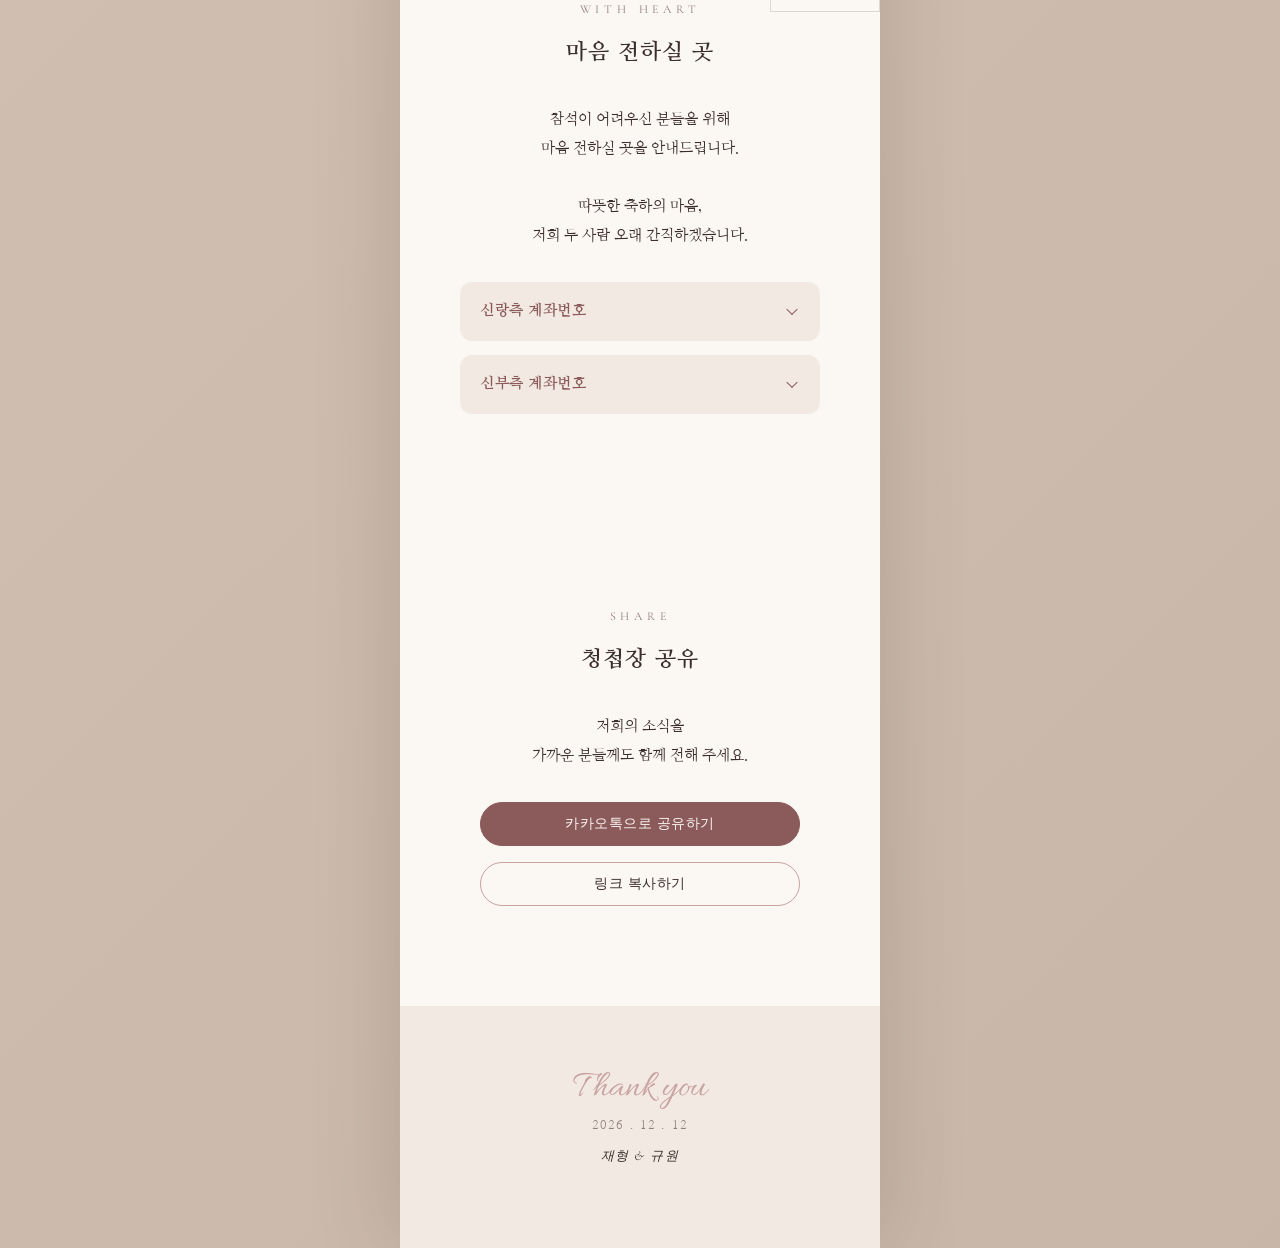
==== commit fefbd109: "Change venue heading from '2부 모임 안내' to '뒤풀이 안내'" ====
--- a/index.html
+++ b/index.html
@@ -253,7 +253,7 @@
       </div>
       
       <h2 class="section-title" id="venue-heading"></h2>
-      <h2 class="section-title" id="venue-heading">2부 모임 안내</h2>
+      <h2 class="section-title" id="venue-heading">뒤풀이 안내</h2>
       <p class="venue-name">크라운호프 성남복정점</p>
       <p class="venue-addr">경기 성남시 수정구 복정로 46 1층</p>
       <div id="map2" class="map-static" aria-label="2부 모임 위치 지도">
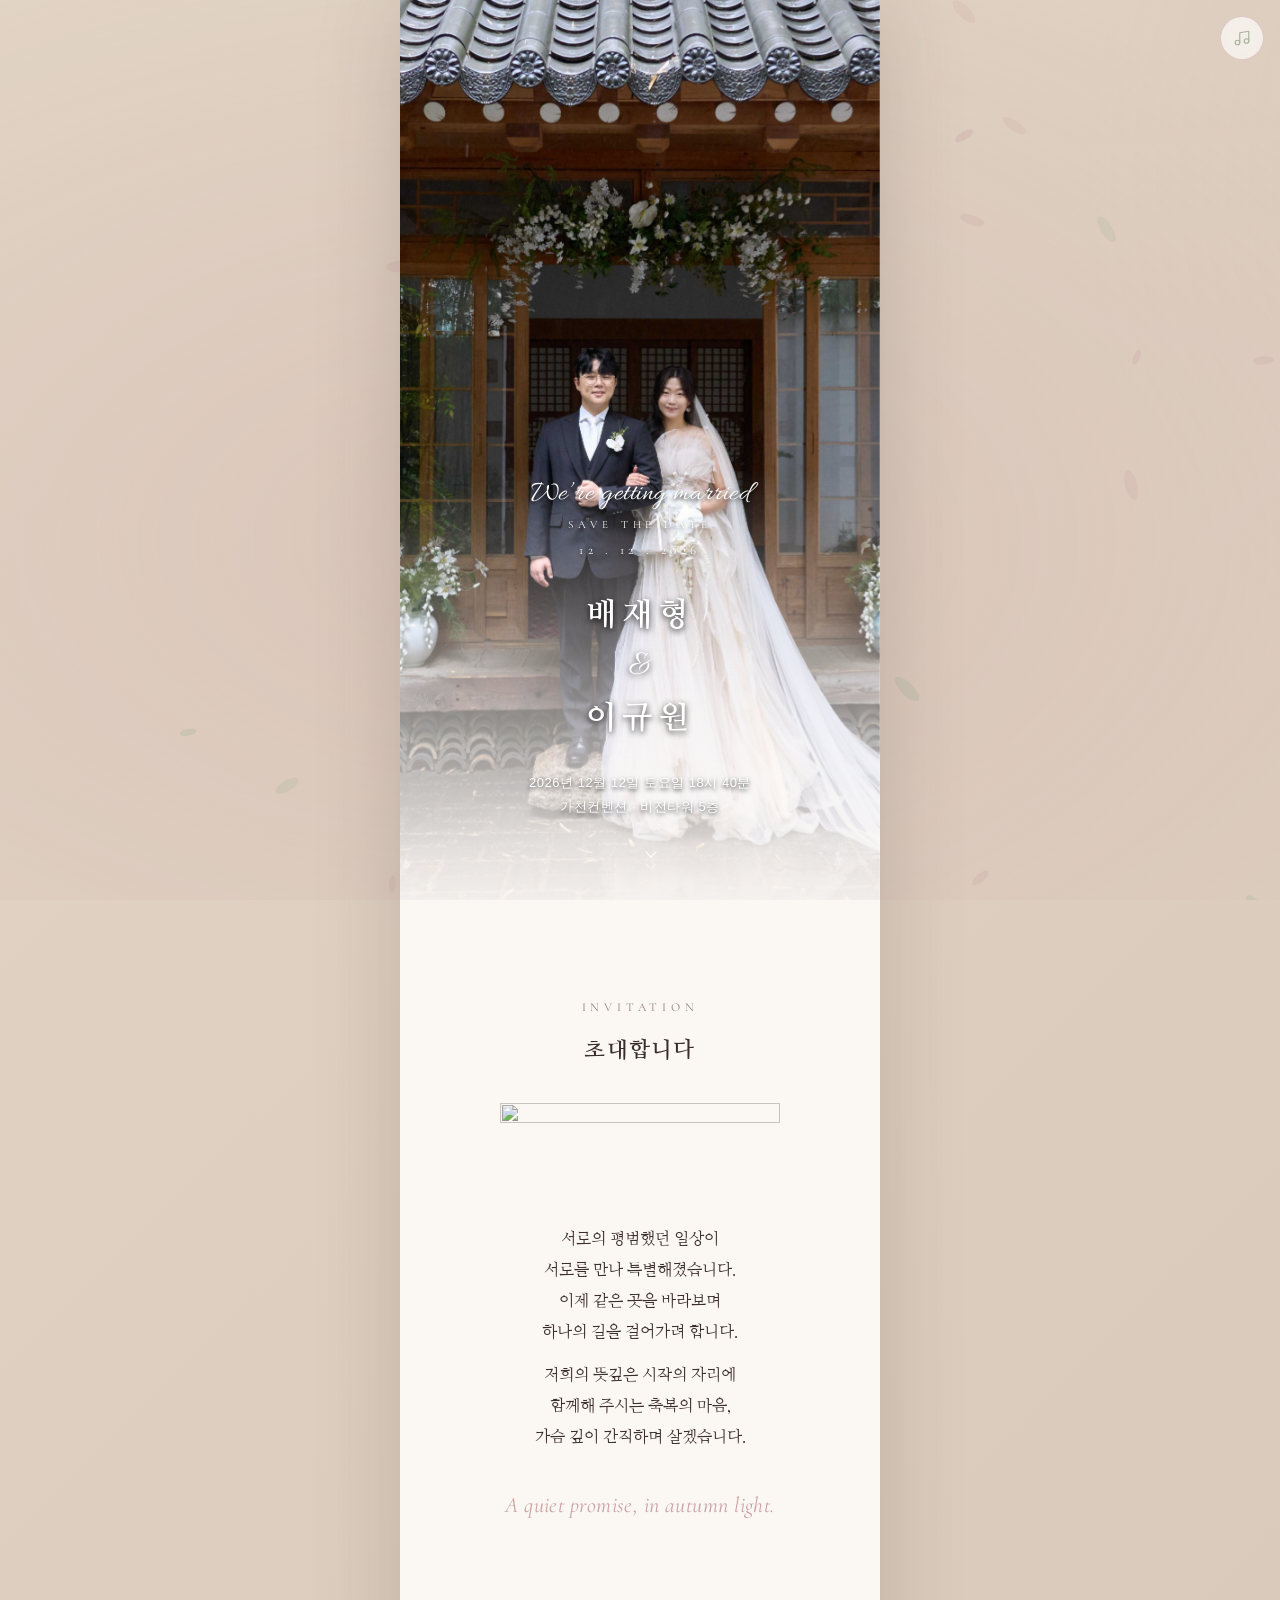
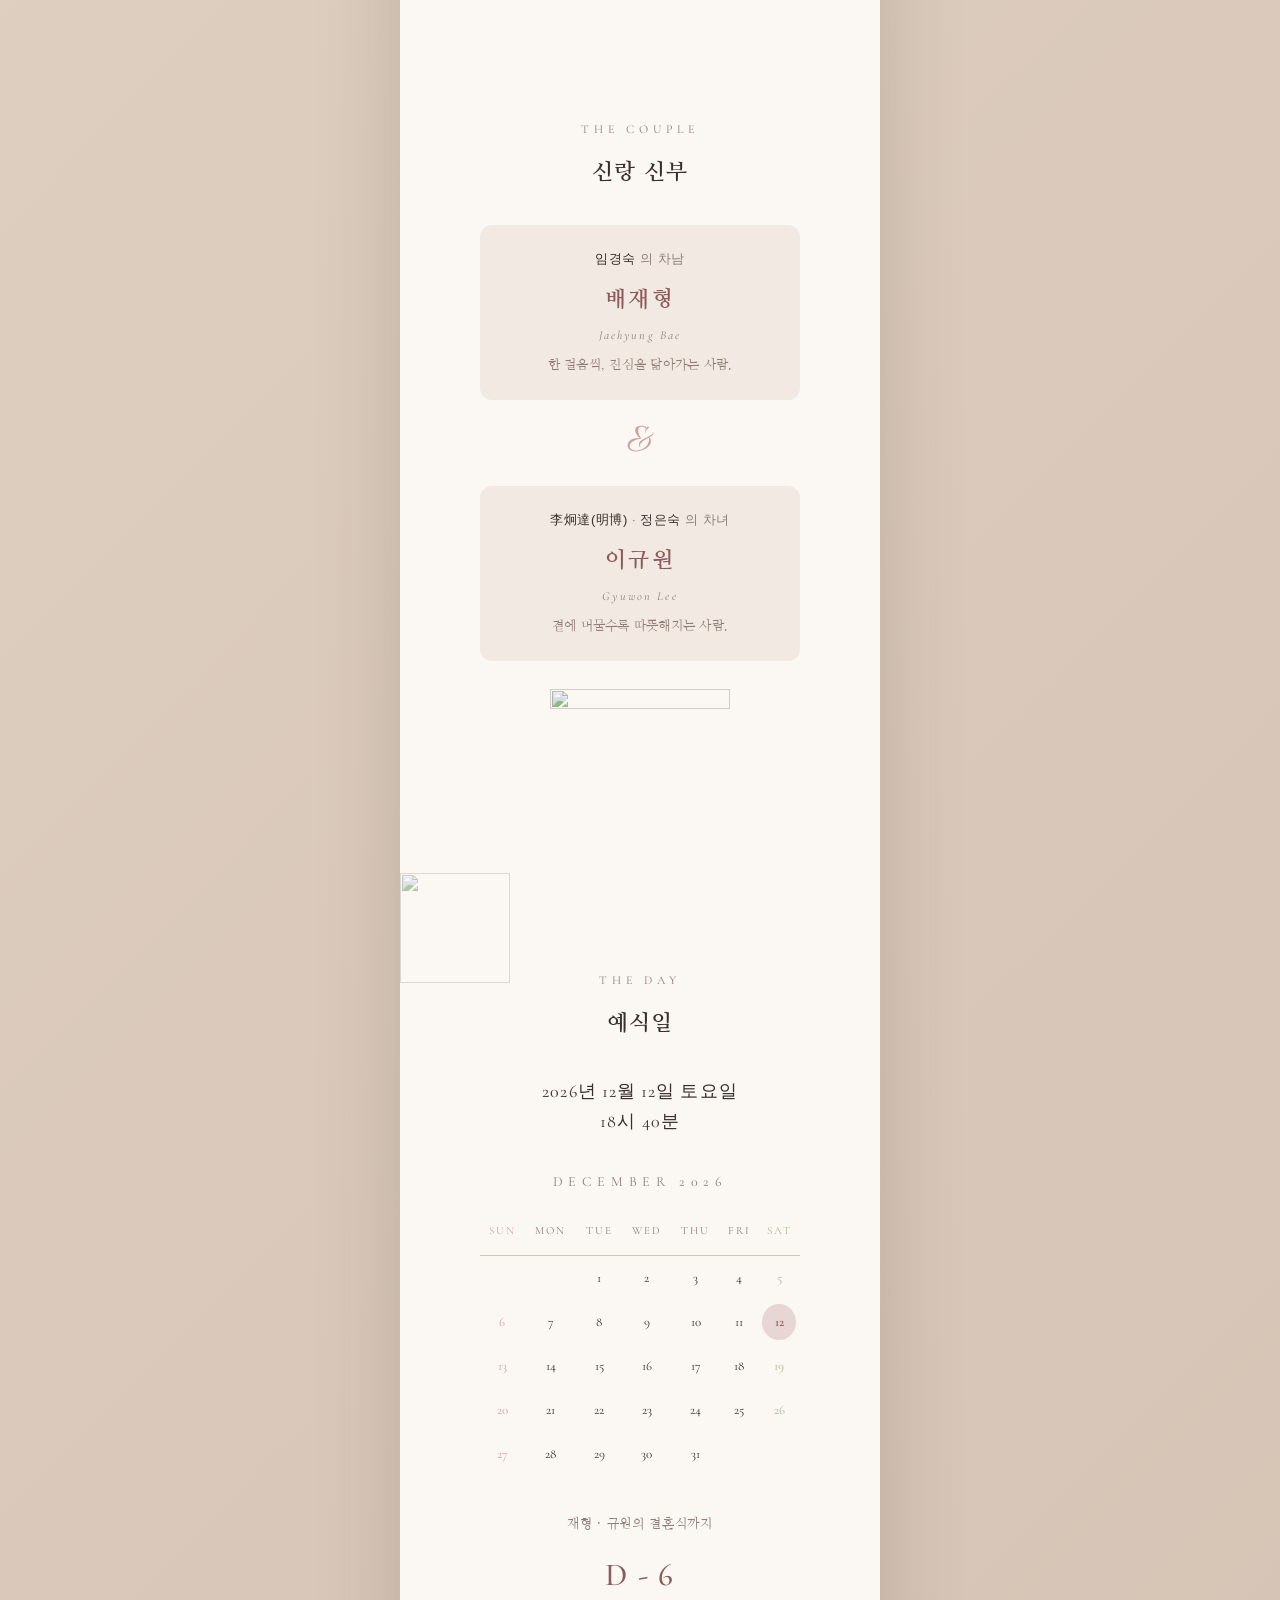
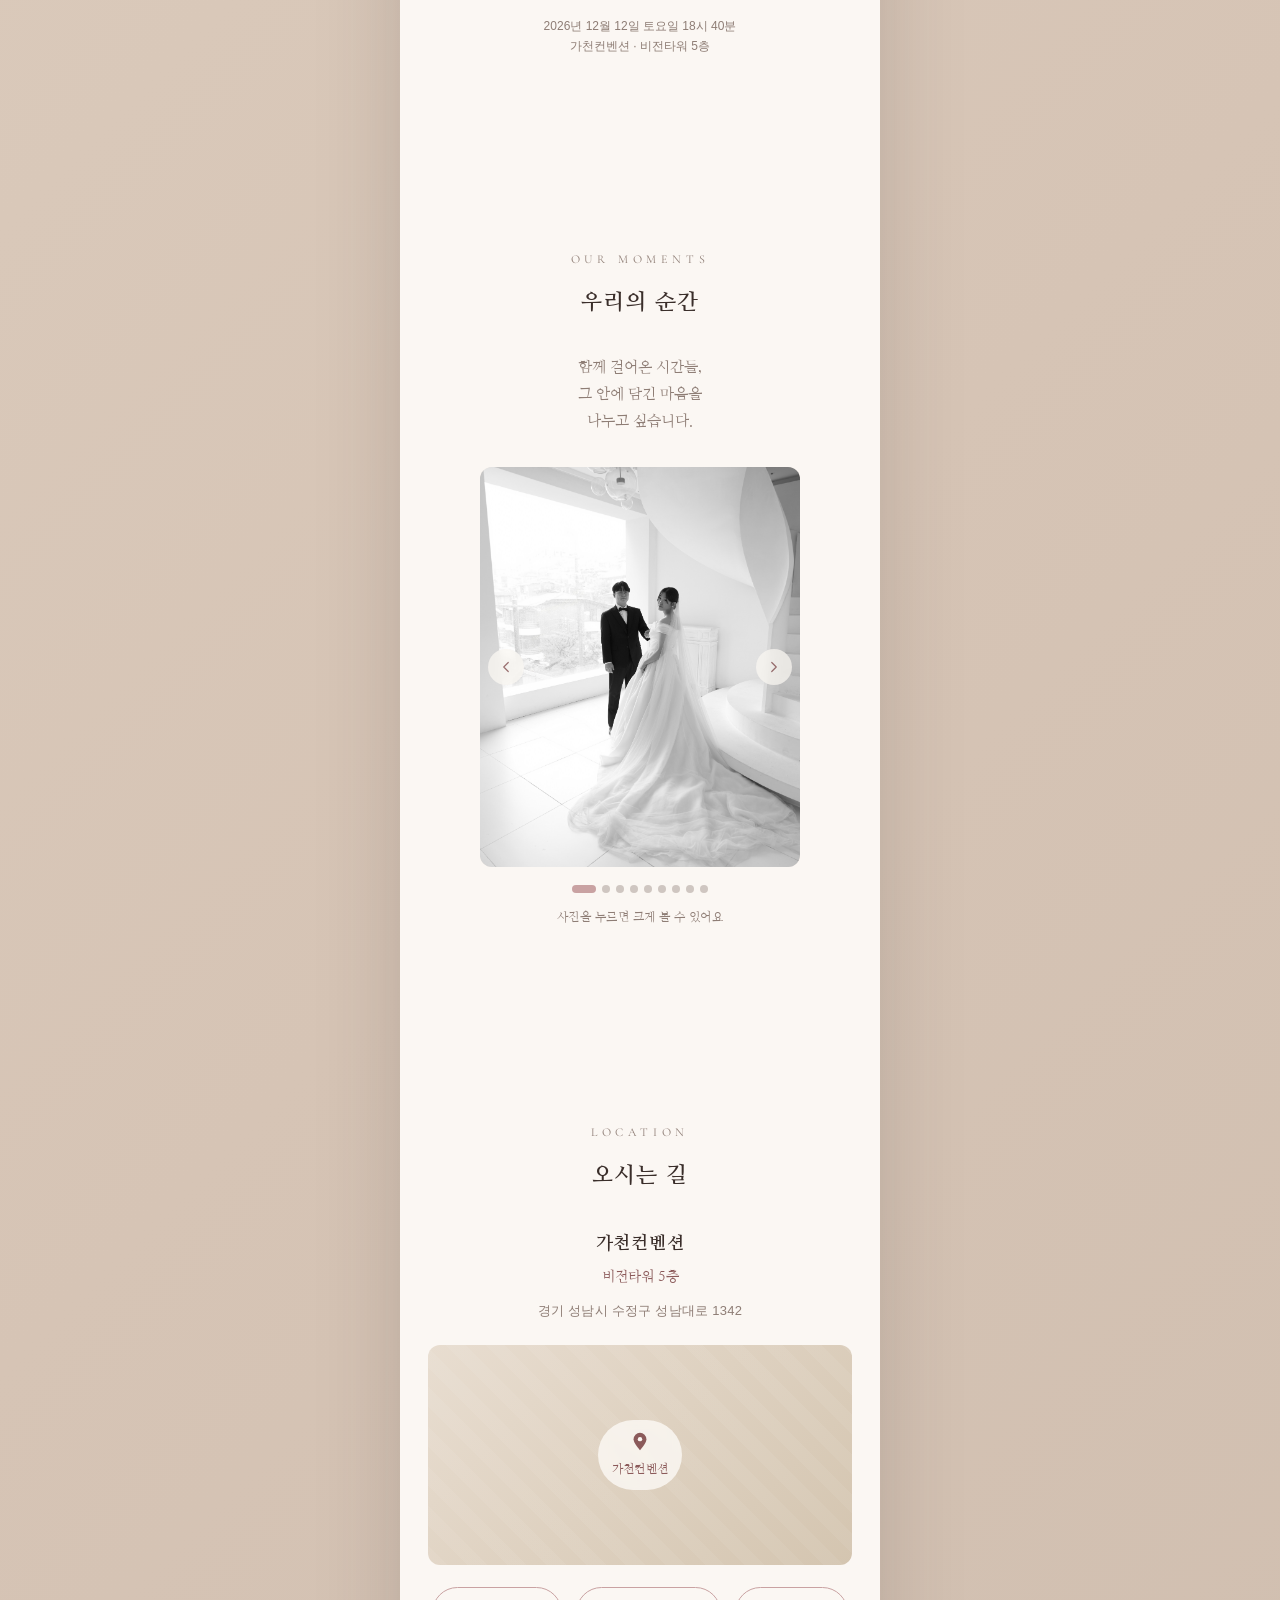
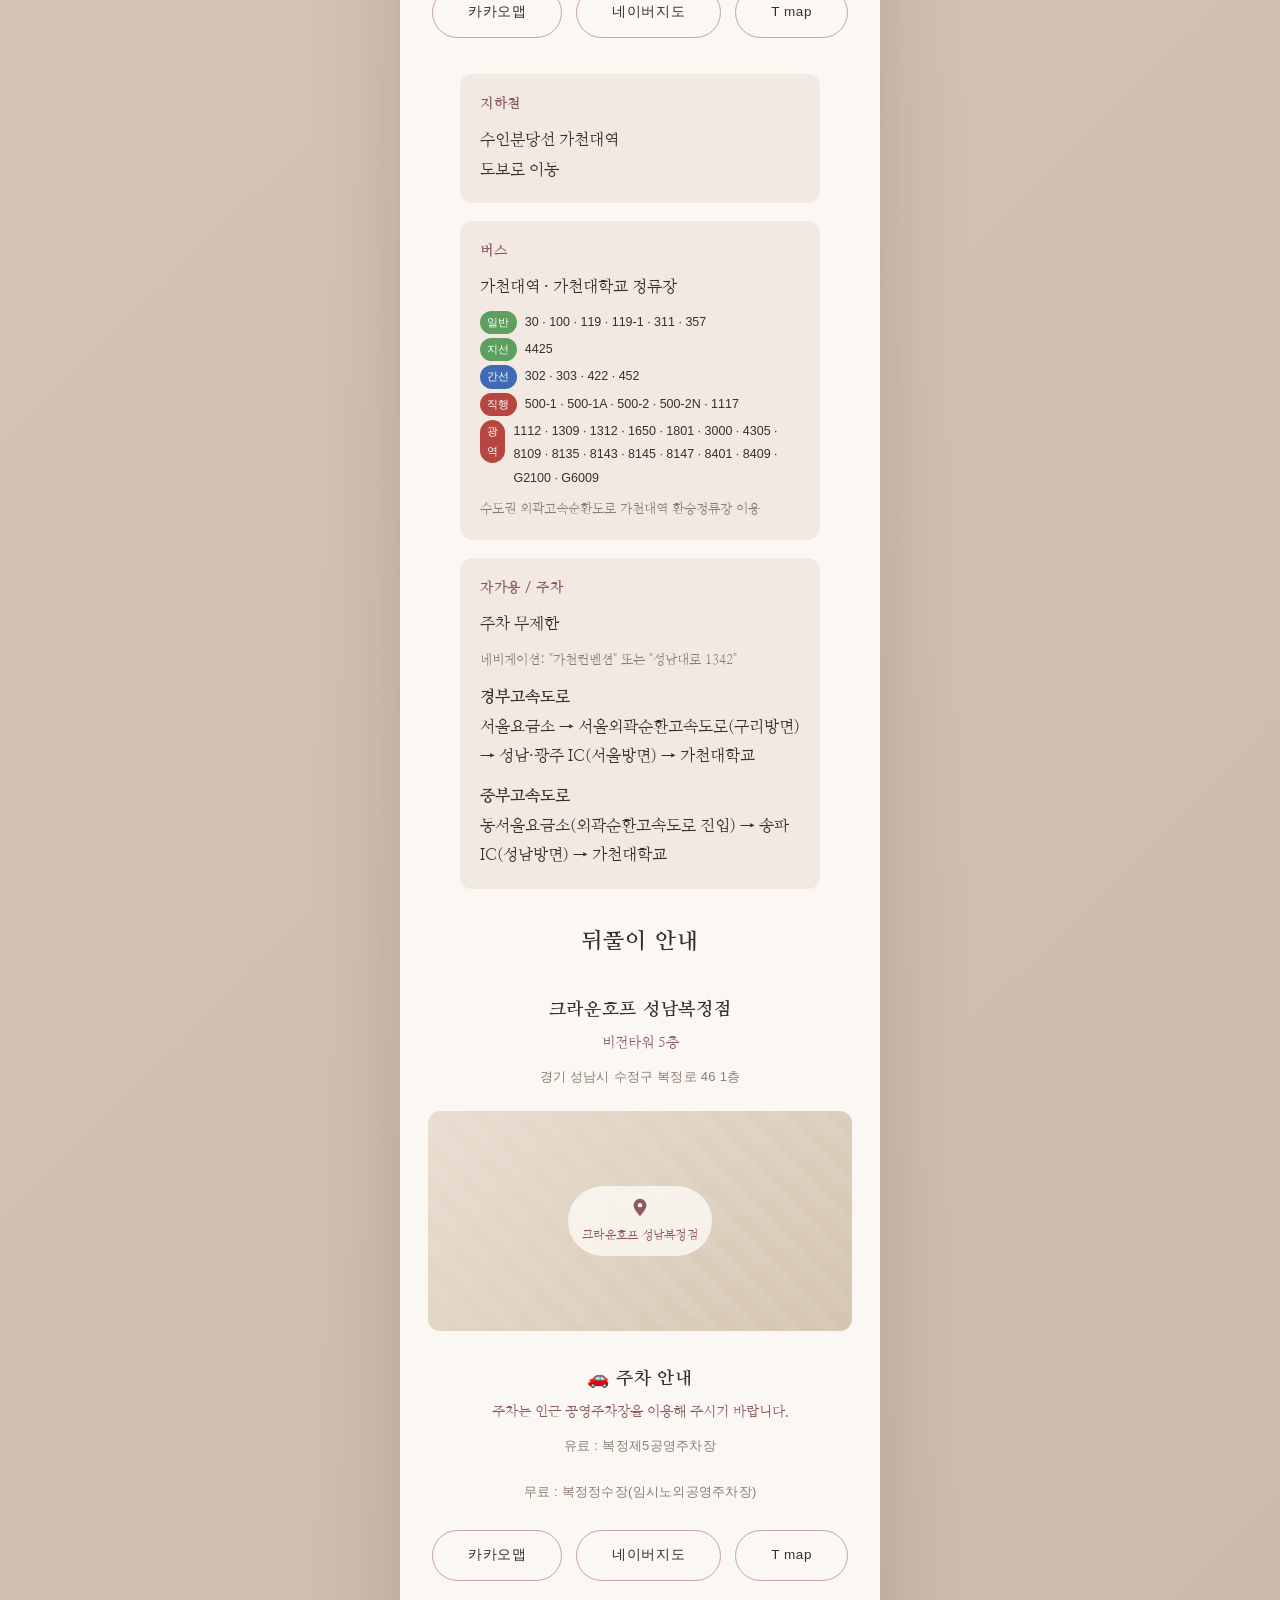
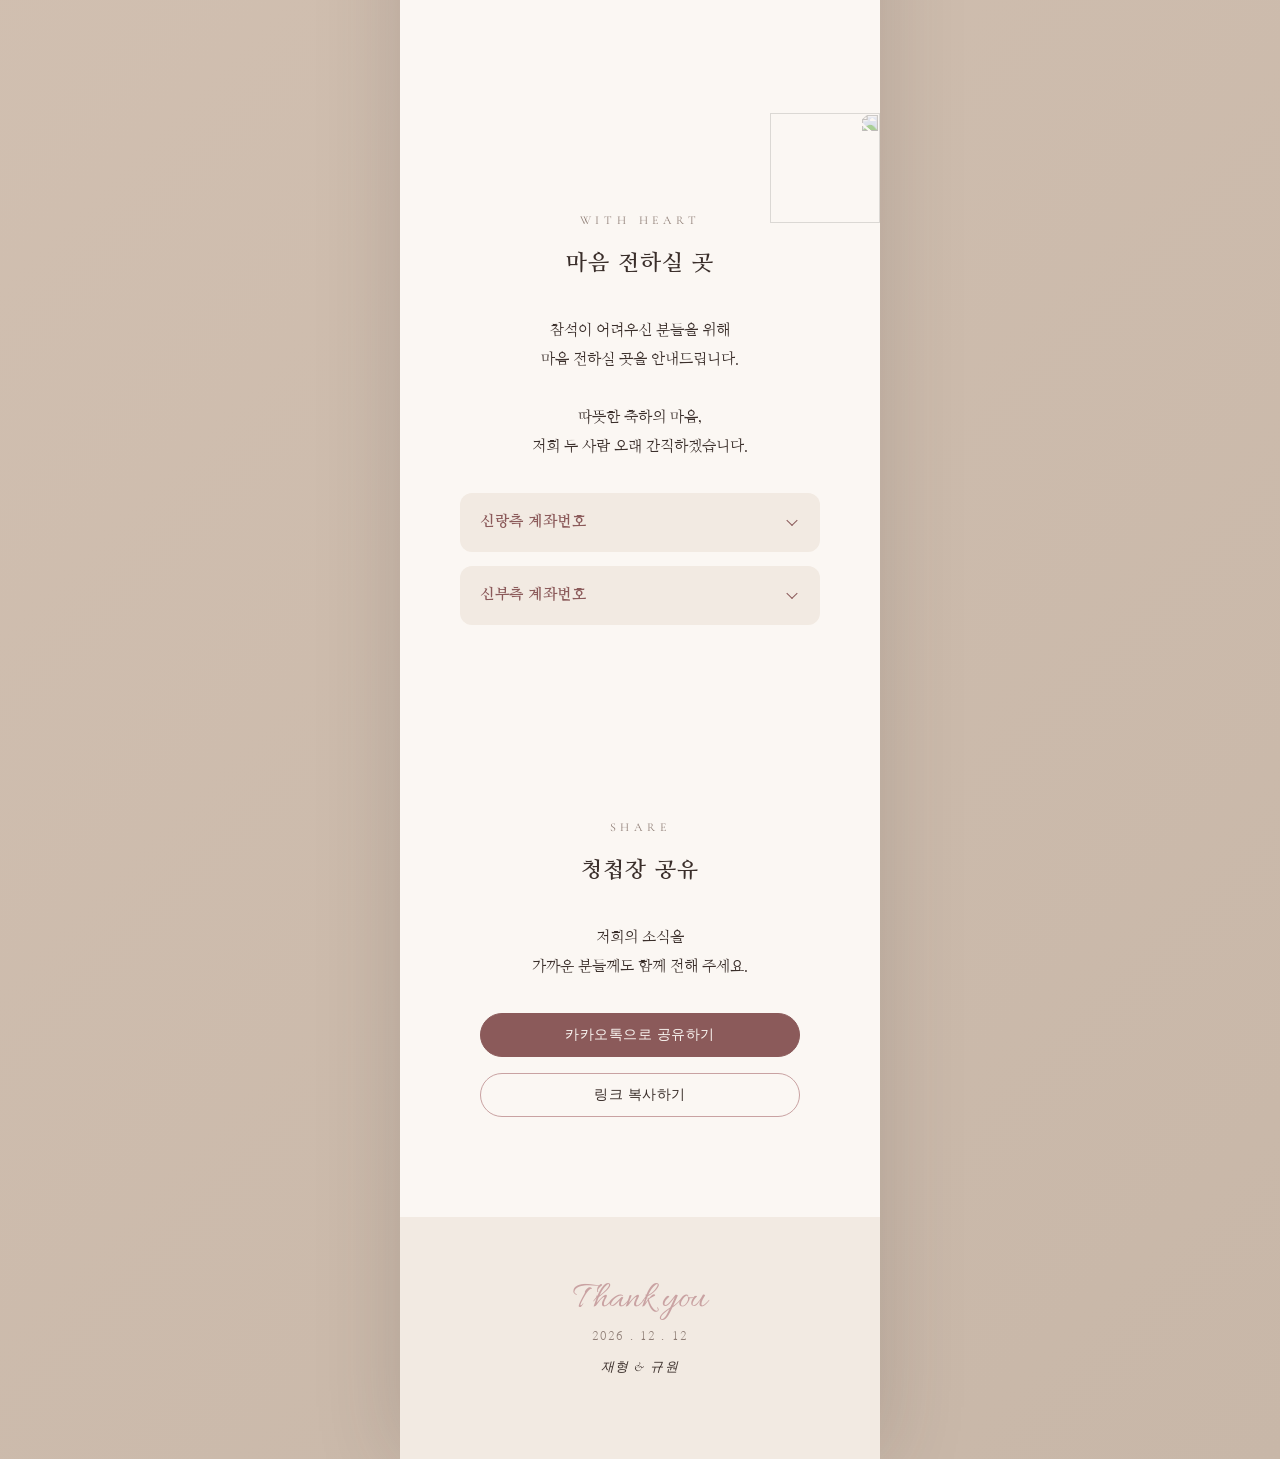
==== commit 811384b2: "Update venue section with parking details Added parking information and location details for the ven" ====
--- a/index.html
+++ b/index.html
@@ -255,6 +255,7 @@
       <h2 class="section-title" id="venue-heading"></h2>
       <h2 class="section-title" id="venue-heading">뒤풀이 안내</h2>
       <p class="venue-name">크라운호프 성남복정점</p>
+      <p class="venue-hall">비전타워 5층</p>
       <p class="venue-addr">경기 성남시 수정구 복정로 46 1층</p>
       <div id="map2" class="map-static" aria-label="2부 모임 위치 지도">
         <div class="map-pin">
@@ -262,6 +263,11 @@
           <span>크라운호프 성남복정점</span>
         </div>
       </div>
+      <h2 class="section-title" id="venue-heading"></h2>
+      <p class="venue-name">🚗 주차 안내</p>
+      <p class="venue-hall">주차는 인근 공영주차장을 이용해 주시기 바랍니다.</p>
+      <p class="venue-addr">유료 : 복정제5공영주차장</p>
+      <p class="venue-addr">무료 : 복정정수장(임시노외공영주차장)</p>
 
       <div class="venue-actions">
         <a class="btn" href="https://kko.to/eYwnqbm_-p" target="_blank" rel="noopener">카카오맵</a>
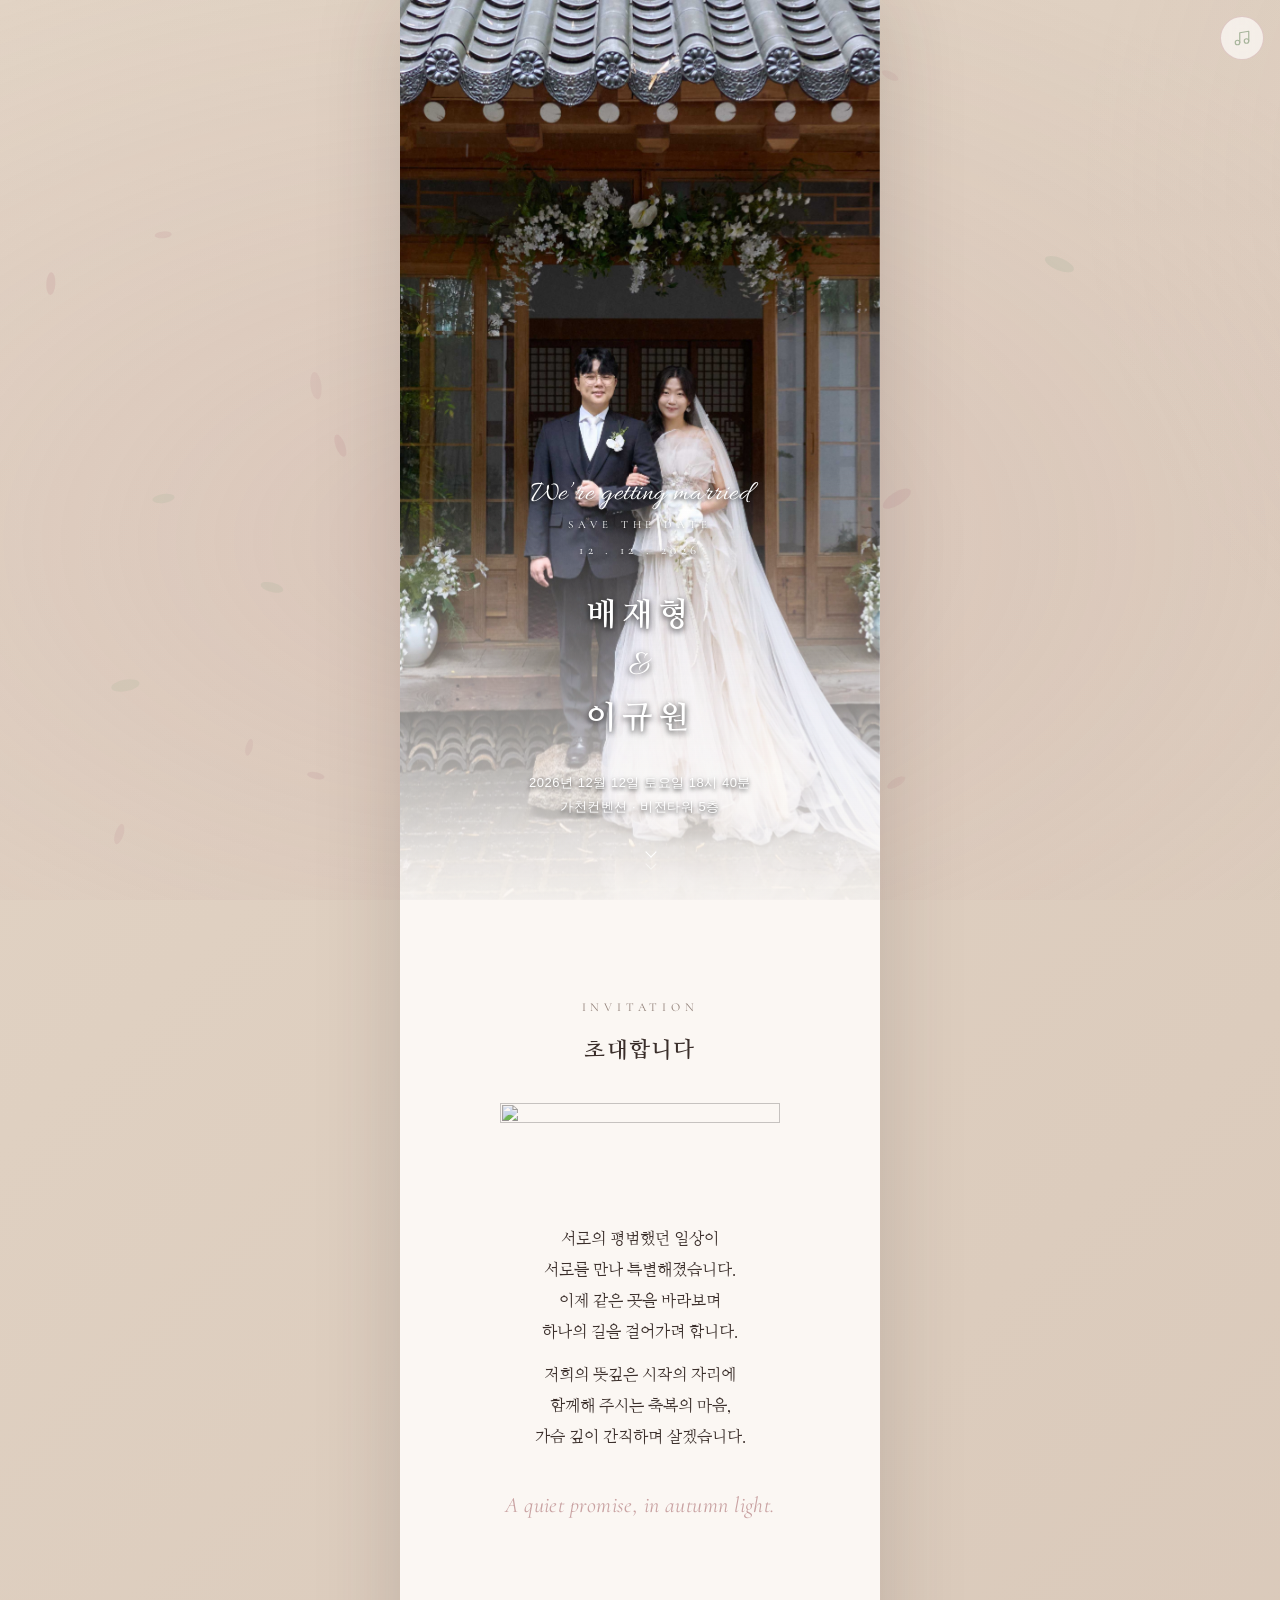
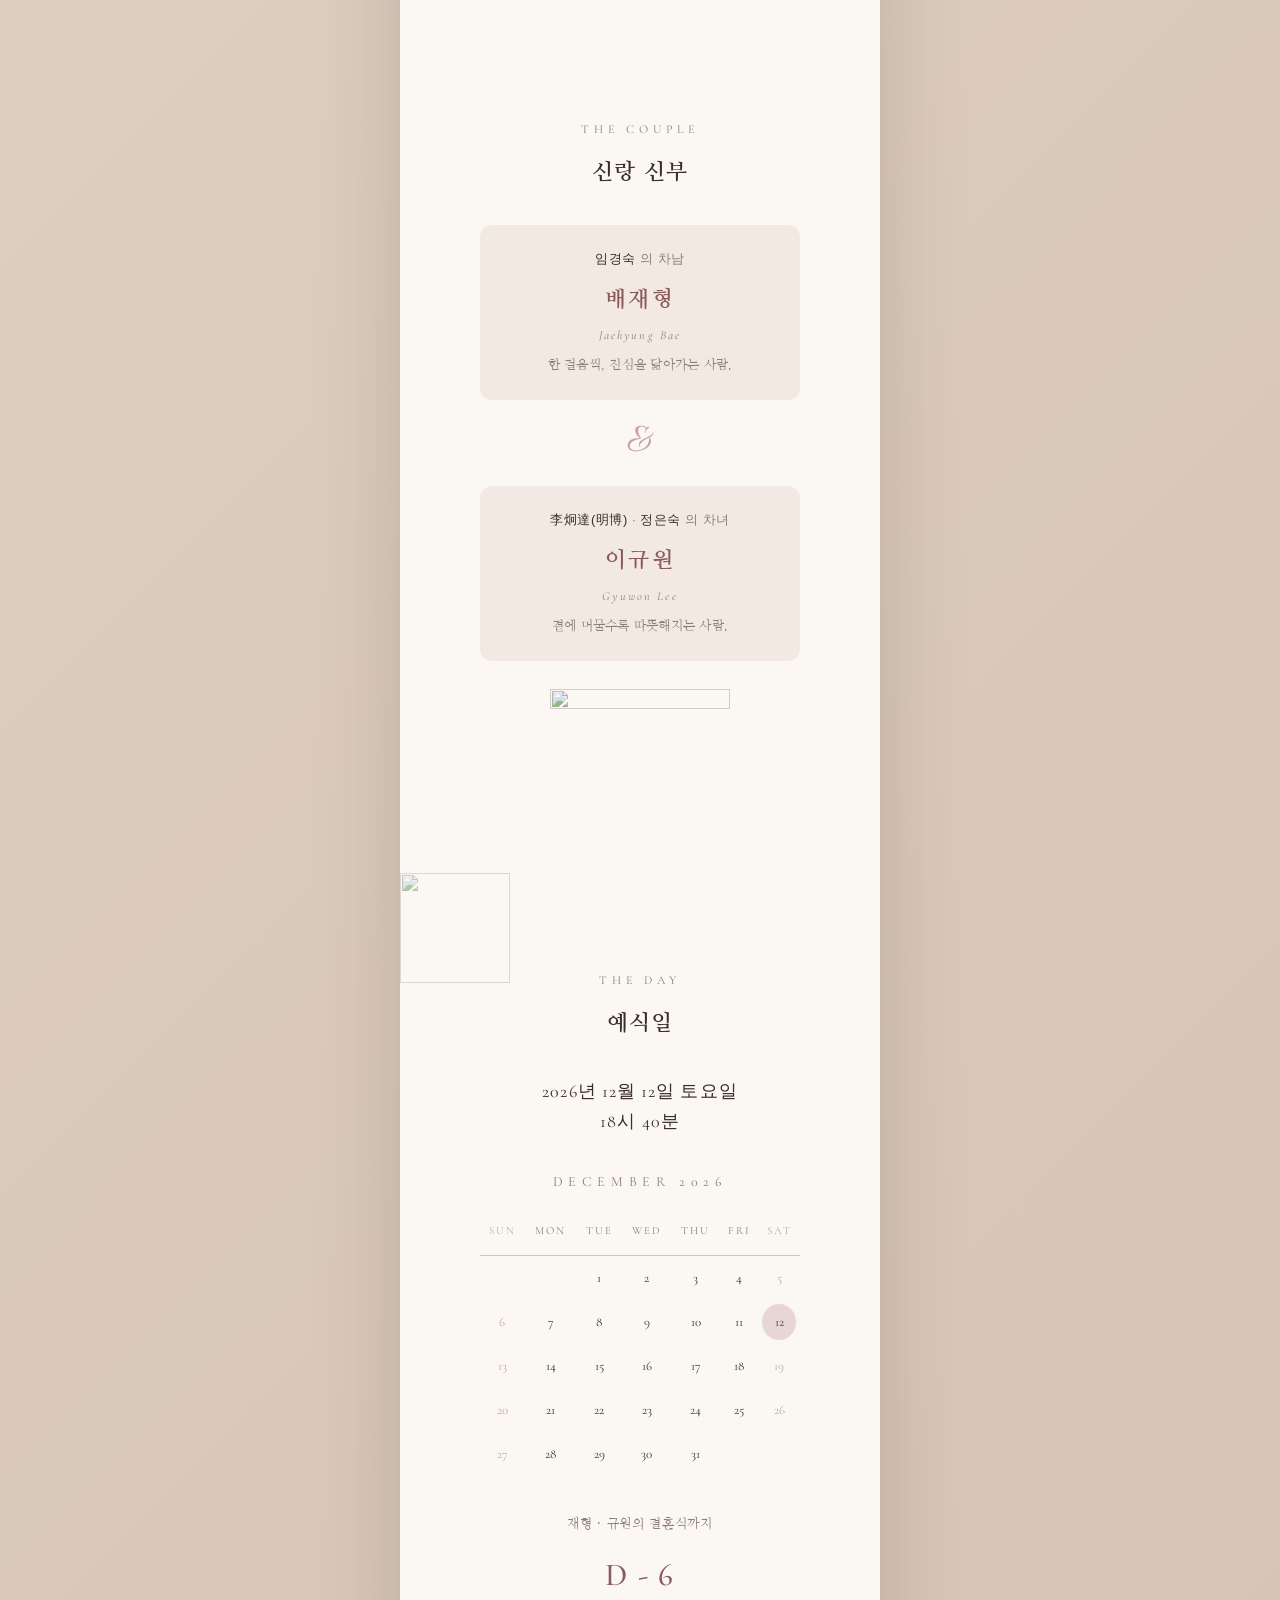
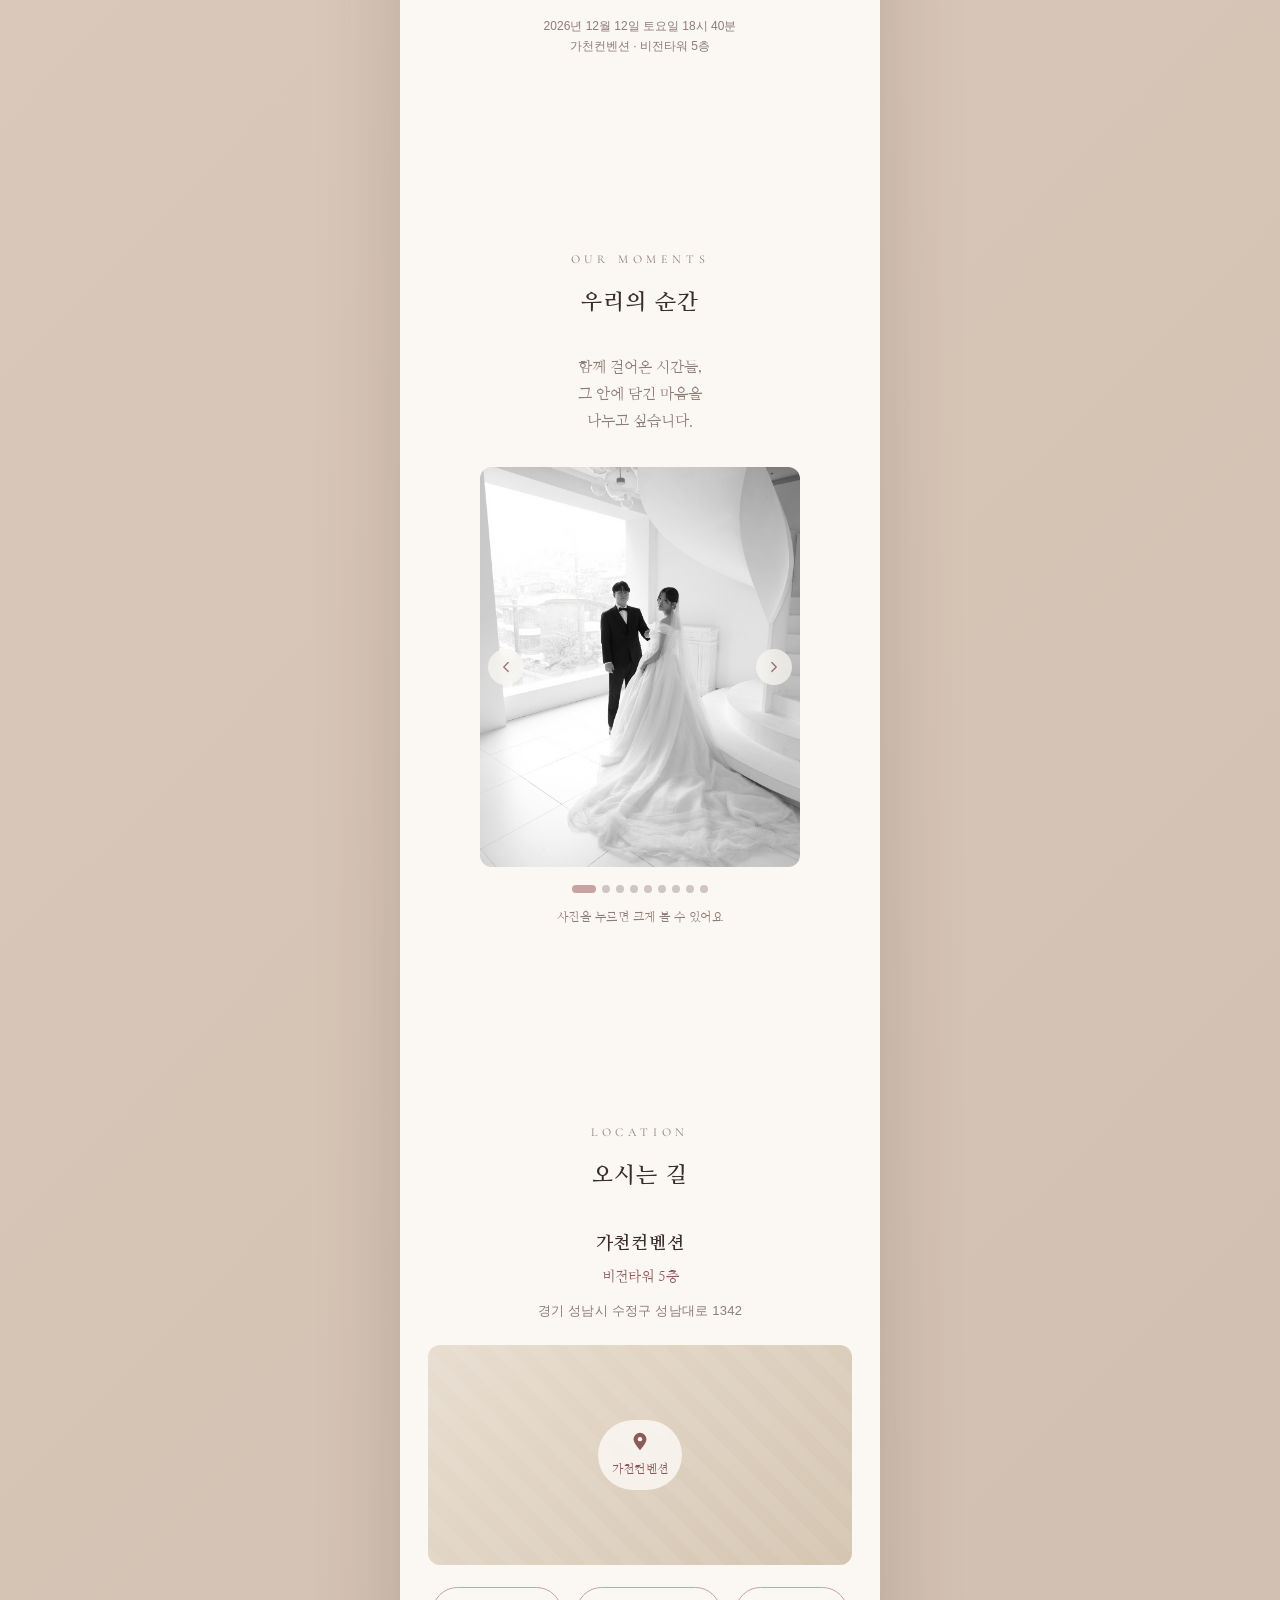
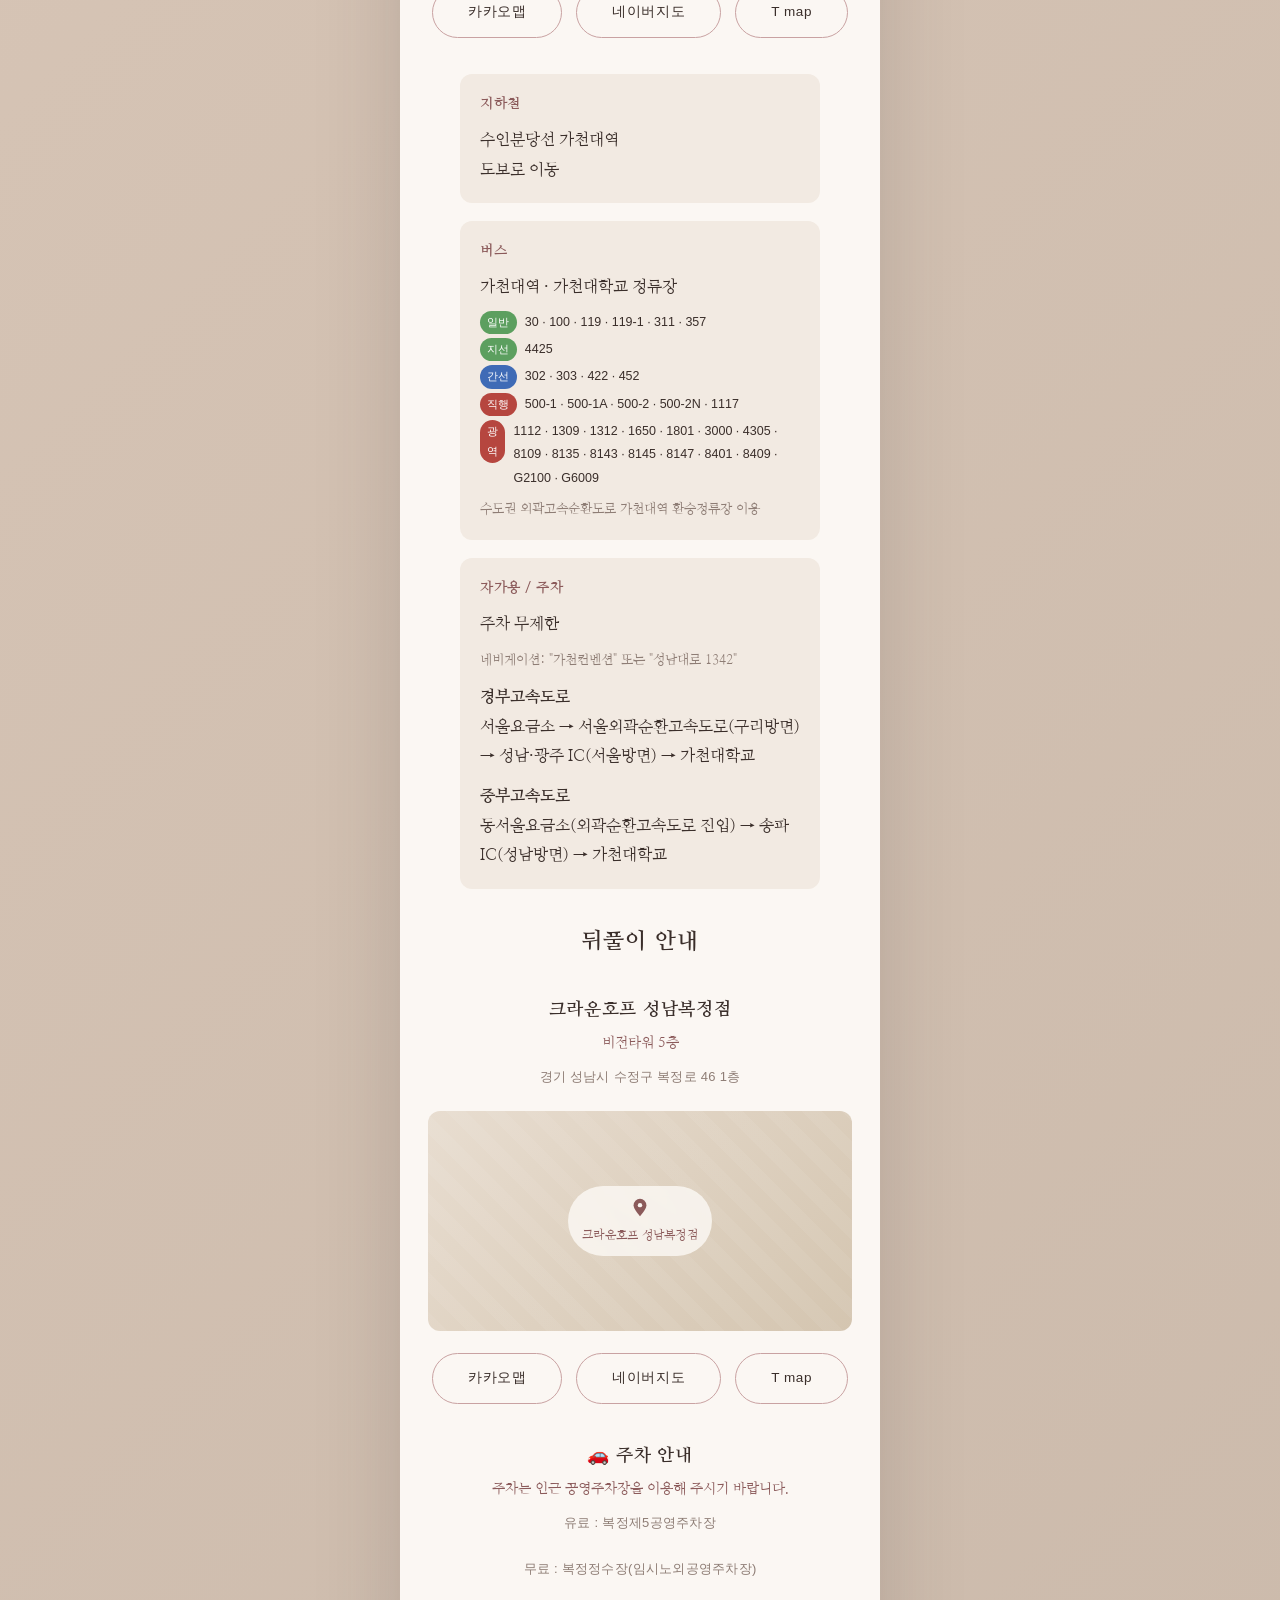
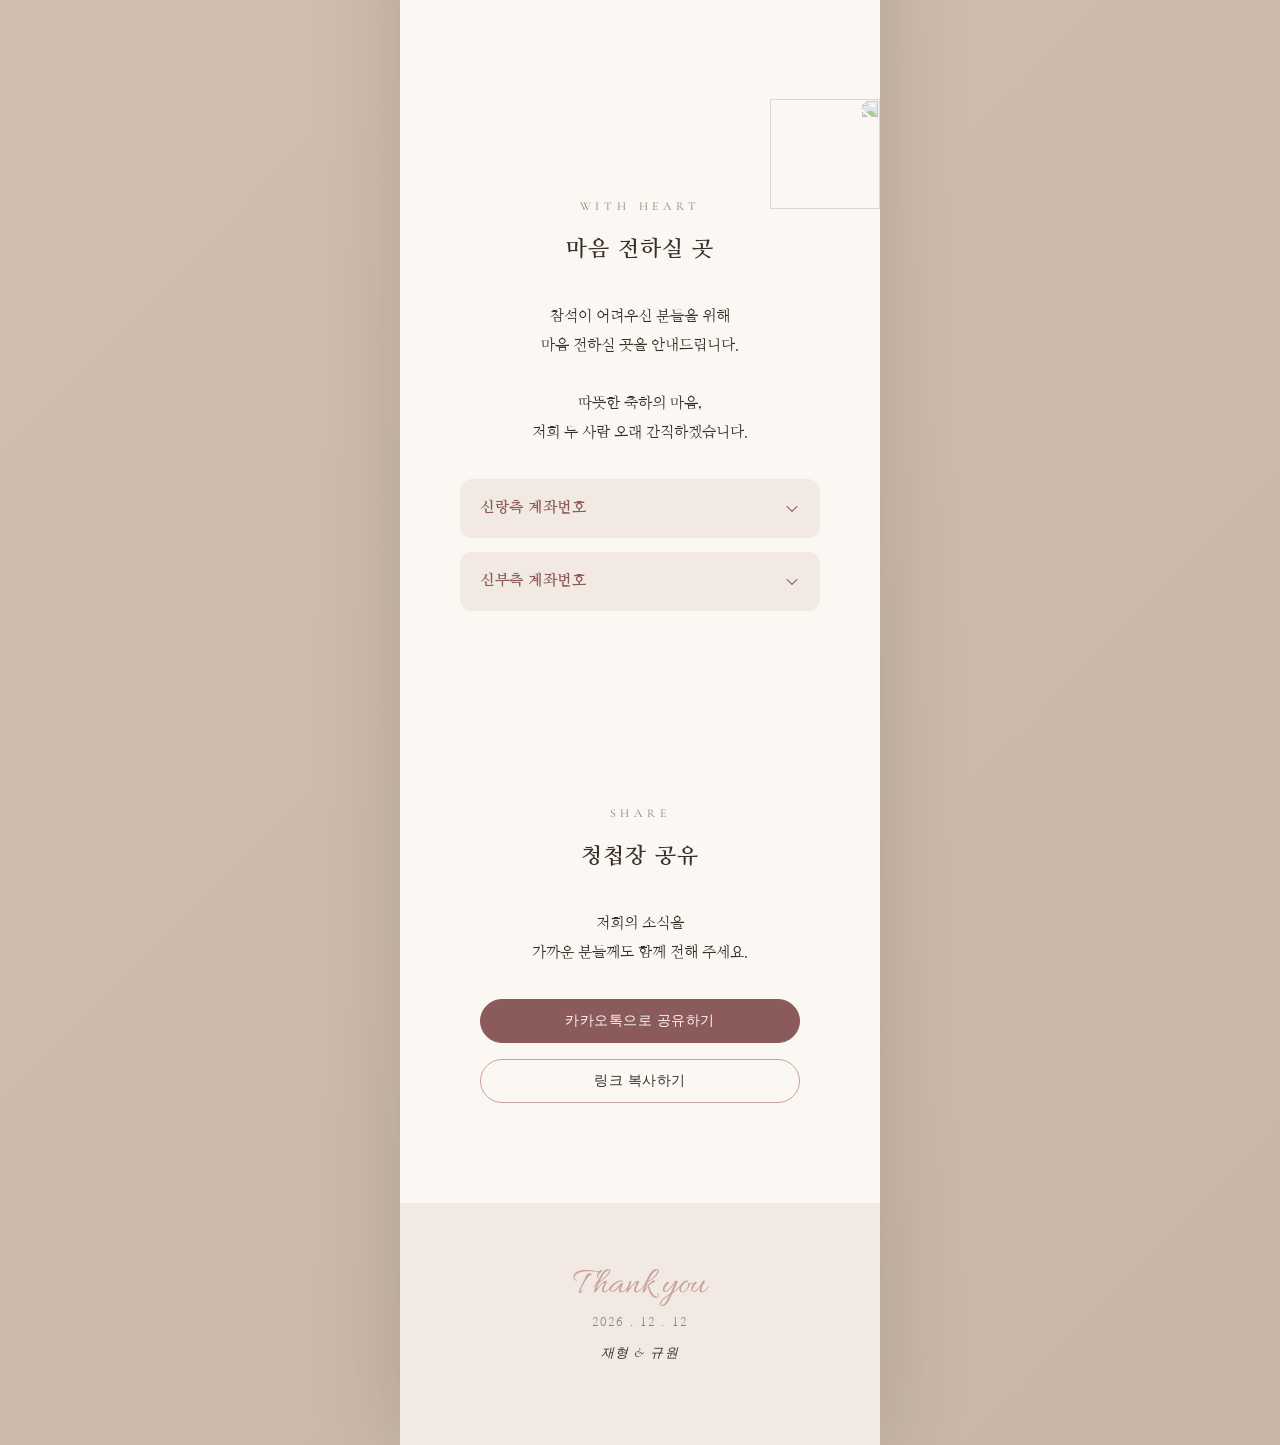
==== commit 9ef9a512: "Restore parking information section in index.html" ====
--- a/index.html
+++ b/index.html
@@ -263,17 +263,17 @@
           <span>크라운호프 성남복정점</span>
         </div>
       </div>
+
+      <div class="venue-actions">
+        <a class="btn" href="https://kko.to/eYwnqbm_-p" target="_blank" rel="noopener">카카오맵</a>
+        <a class="btn" href="https://naver.me/GfrOjFxy" target="_blank" rel="noopener">네이버지도</a>
+        <a class="btn" href="https://tmap.life/a931120d" target="_blank" rel="noopener">T map</a>
+      </div>
       <h2 class="section-title" id="venue-heading"></h2>
       <p class="venue-name">🚗 주차 안내</p>
       <p class="venue-hall">주차는 인근 공영주차장을 이용해 주시기 바랍니다.</p>
       <p class="venue-addr">유료 : 복정제5공영주차장</p>
       <p class="venue-addr">무료 : 복정정수장(임시노외공영주차장)</p>
-
-      <div class="venue-actions">
-        <a class="btn" href="https://kko.to/eYwnqbm_-p" target="_blank" rel="noopener">카카오맵</a>
-        <a class="btn" href="https://naver.me/GfrOjFxy" target="_blank" rel="noopener">네이버지도</a>
-        <a class="btn" href="https://tmap.life/a931120d" target="_blank" rel="noopener">T map</a>
-      </div>
       
     </section>
 
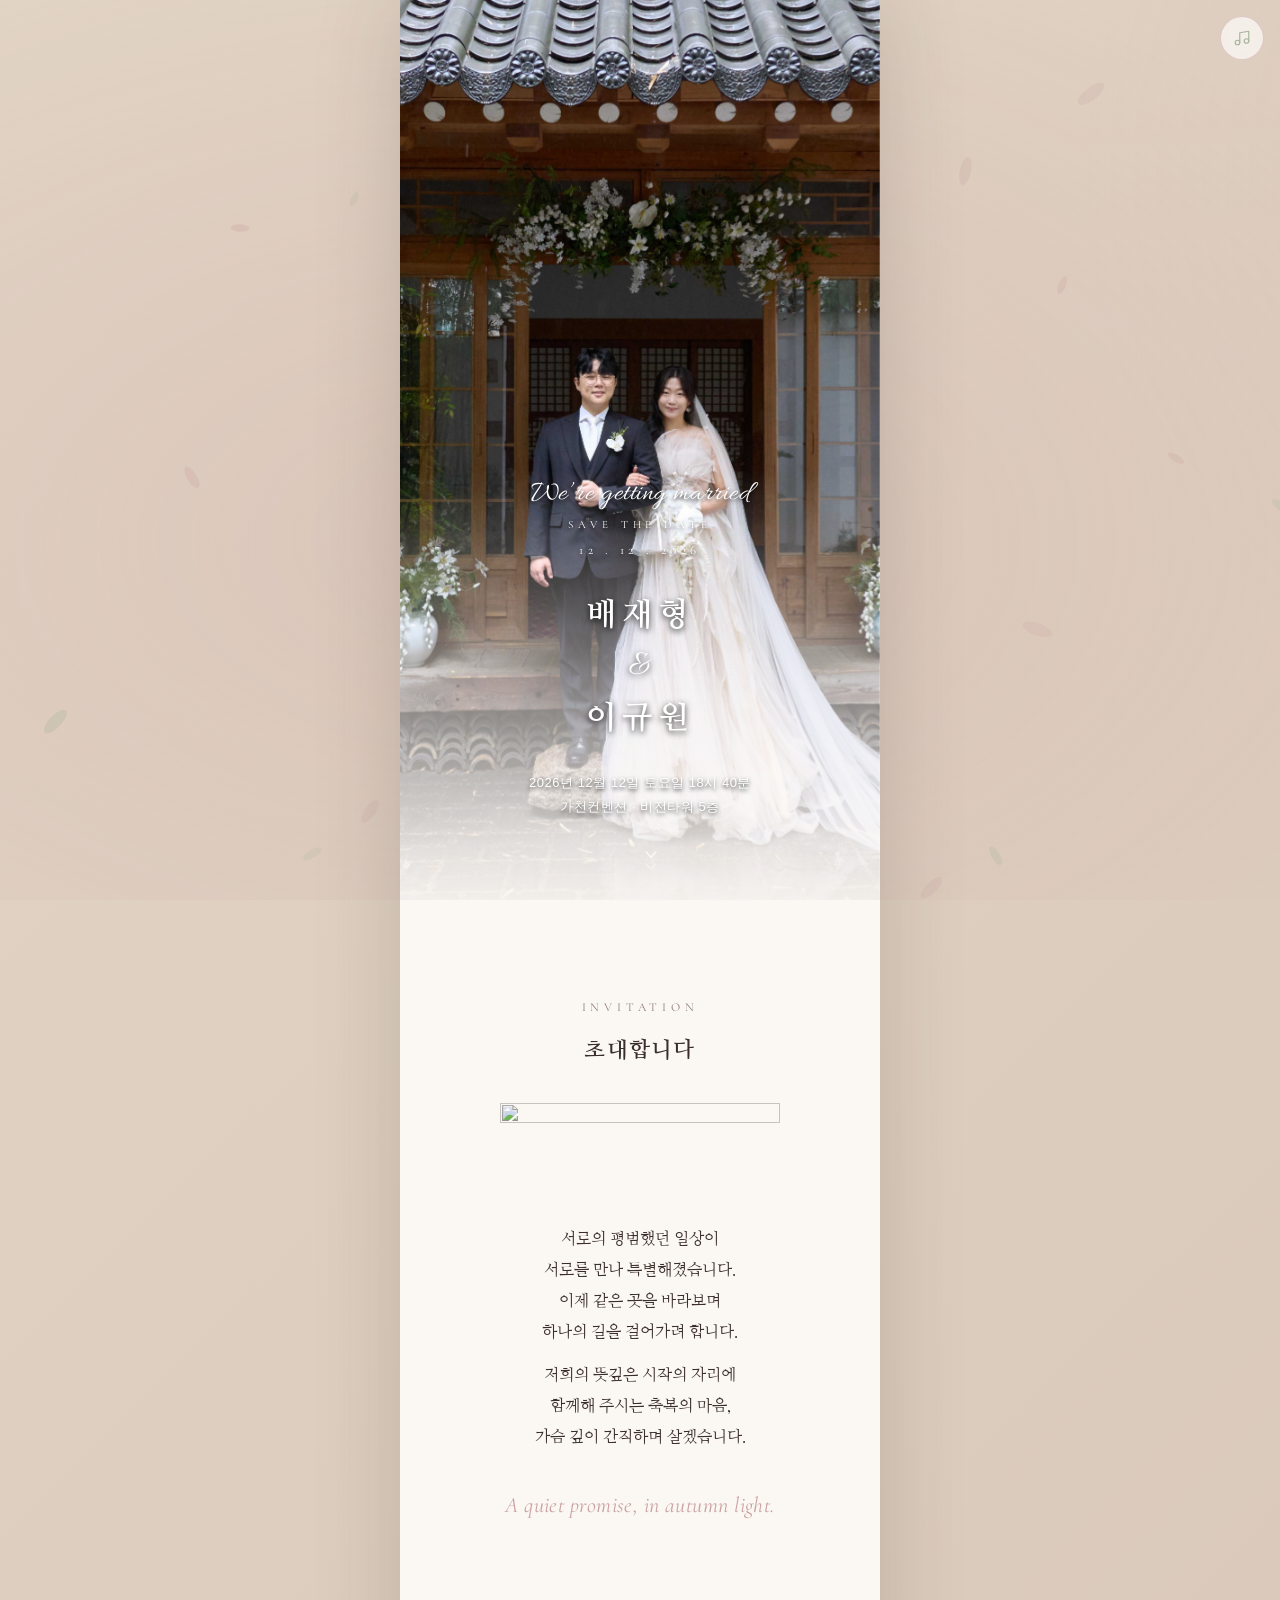
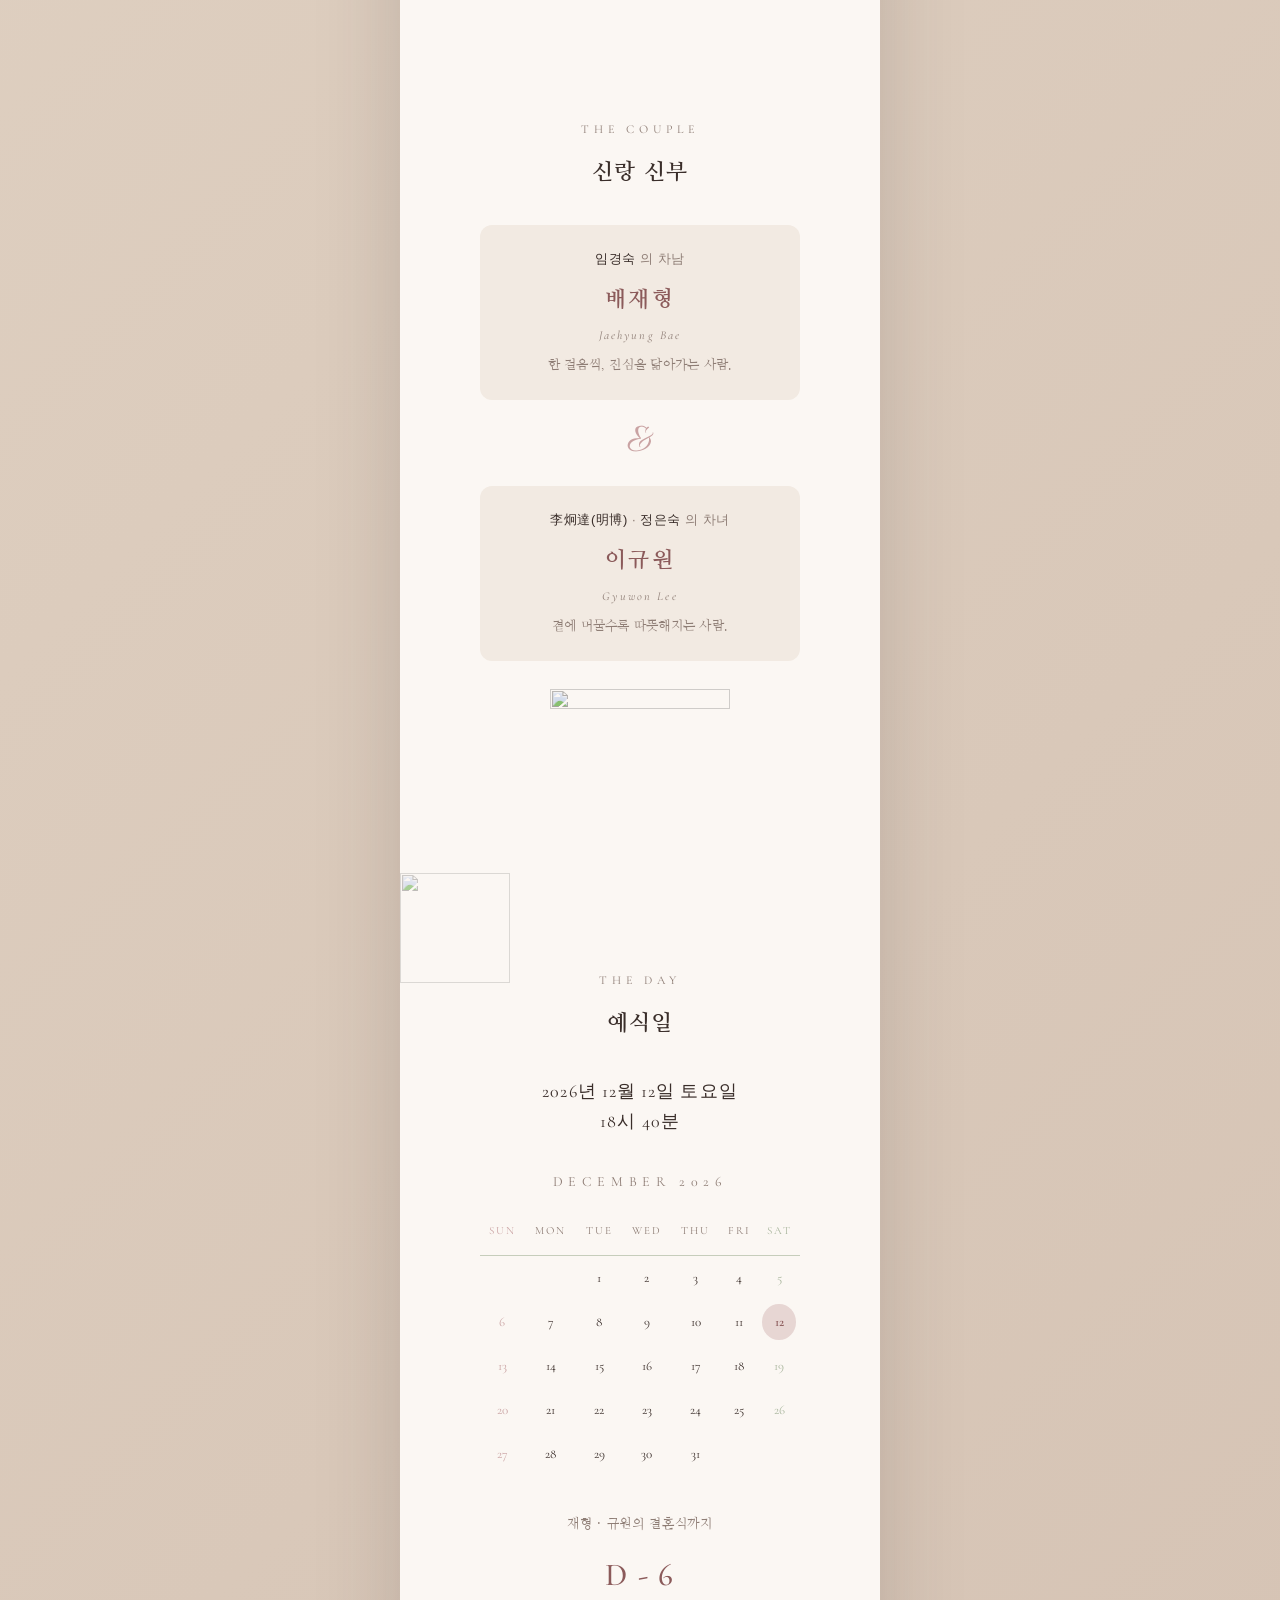
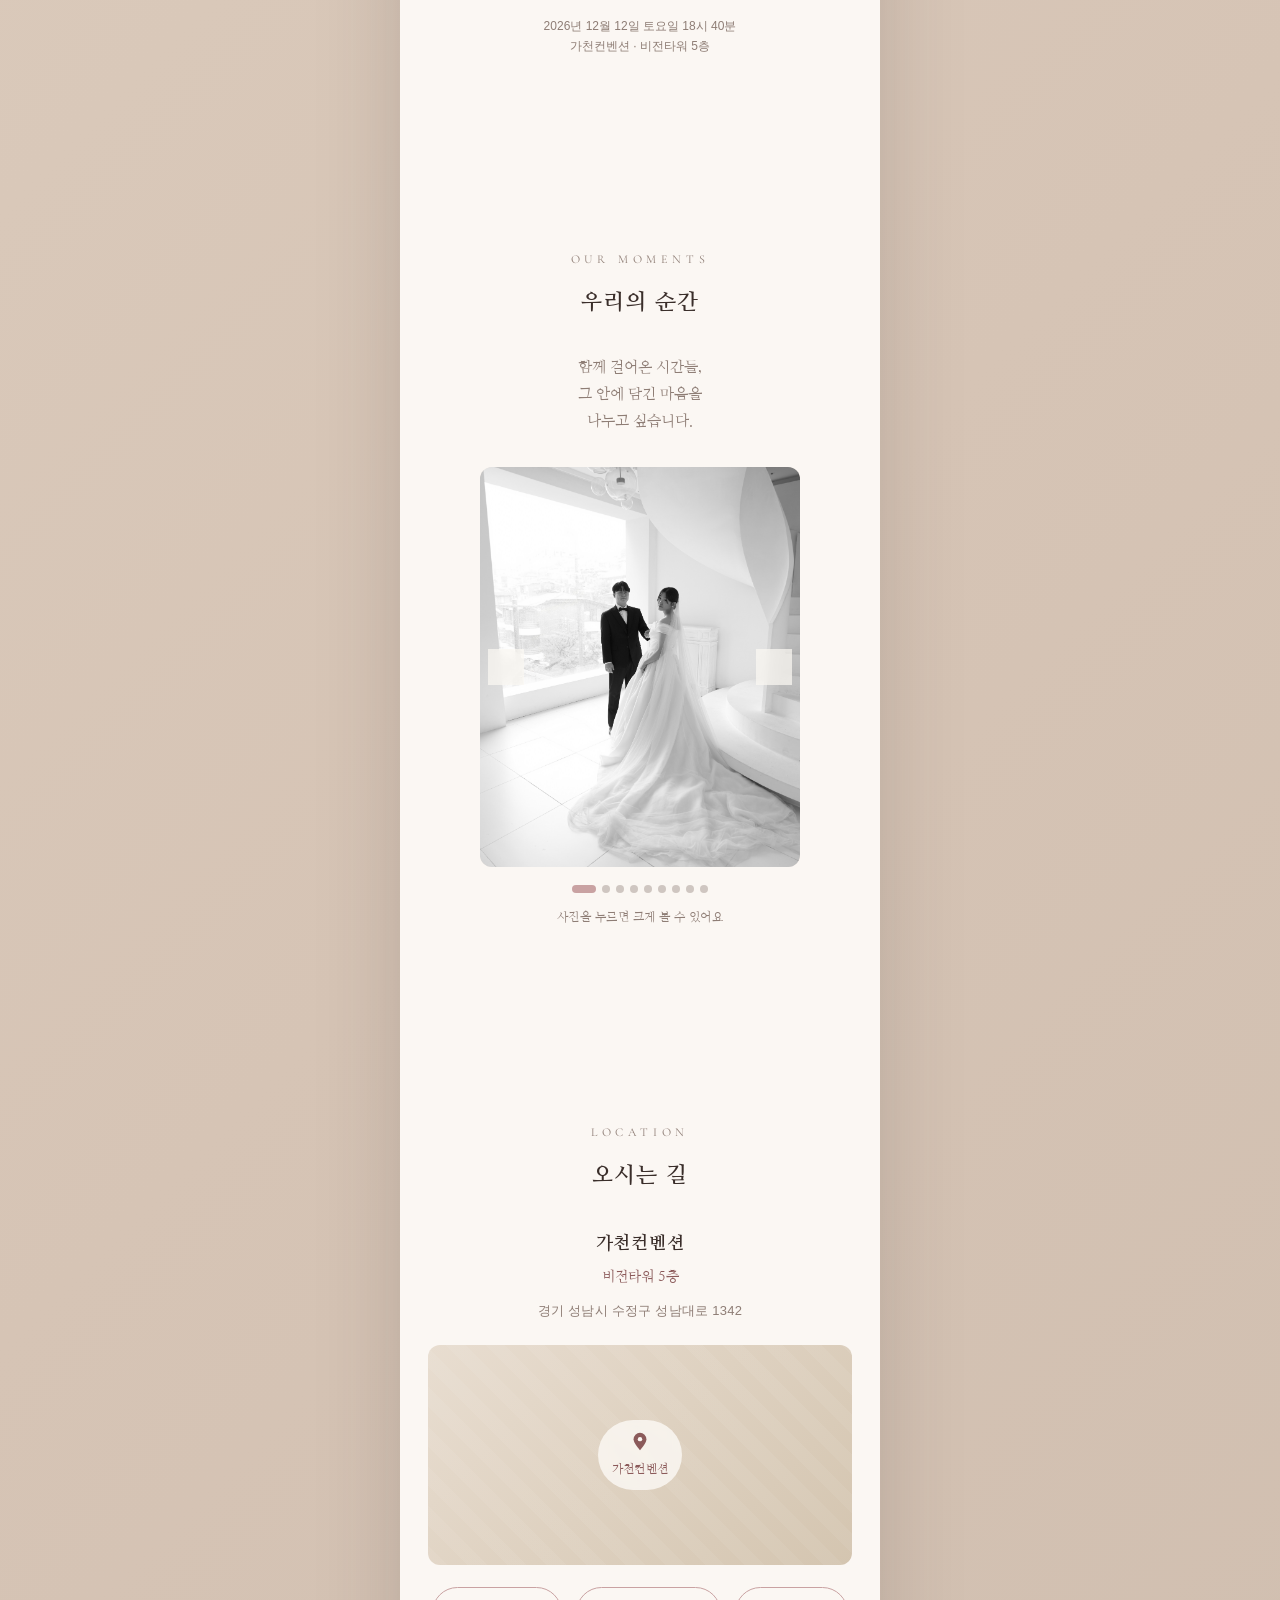
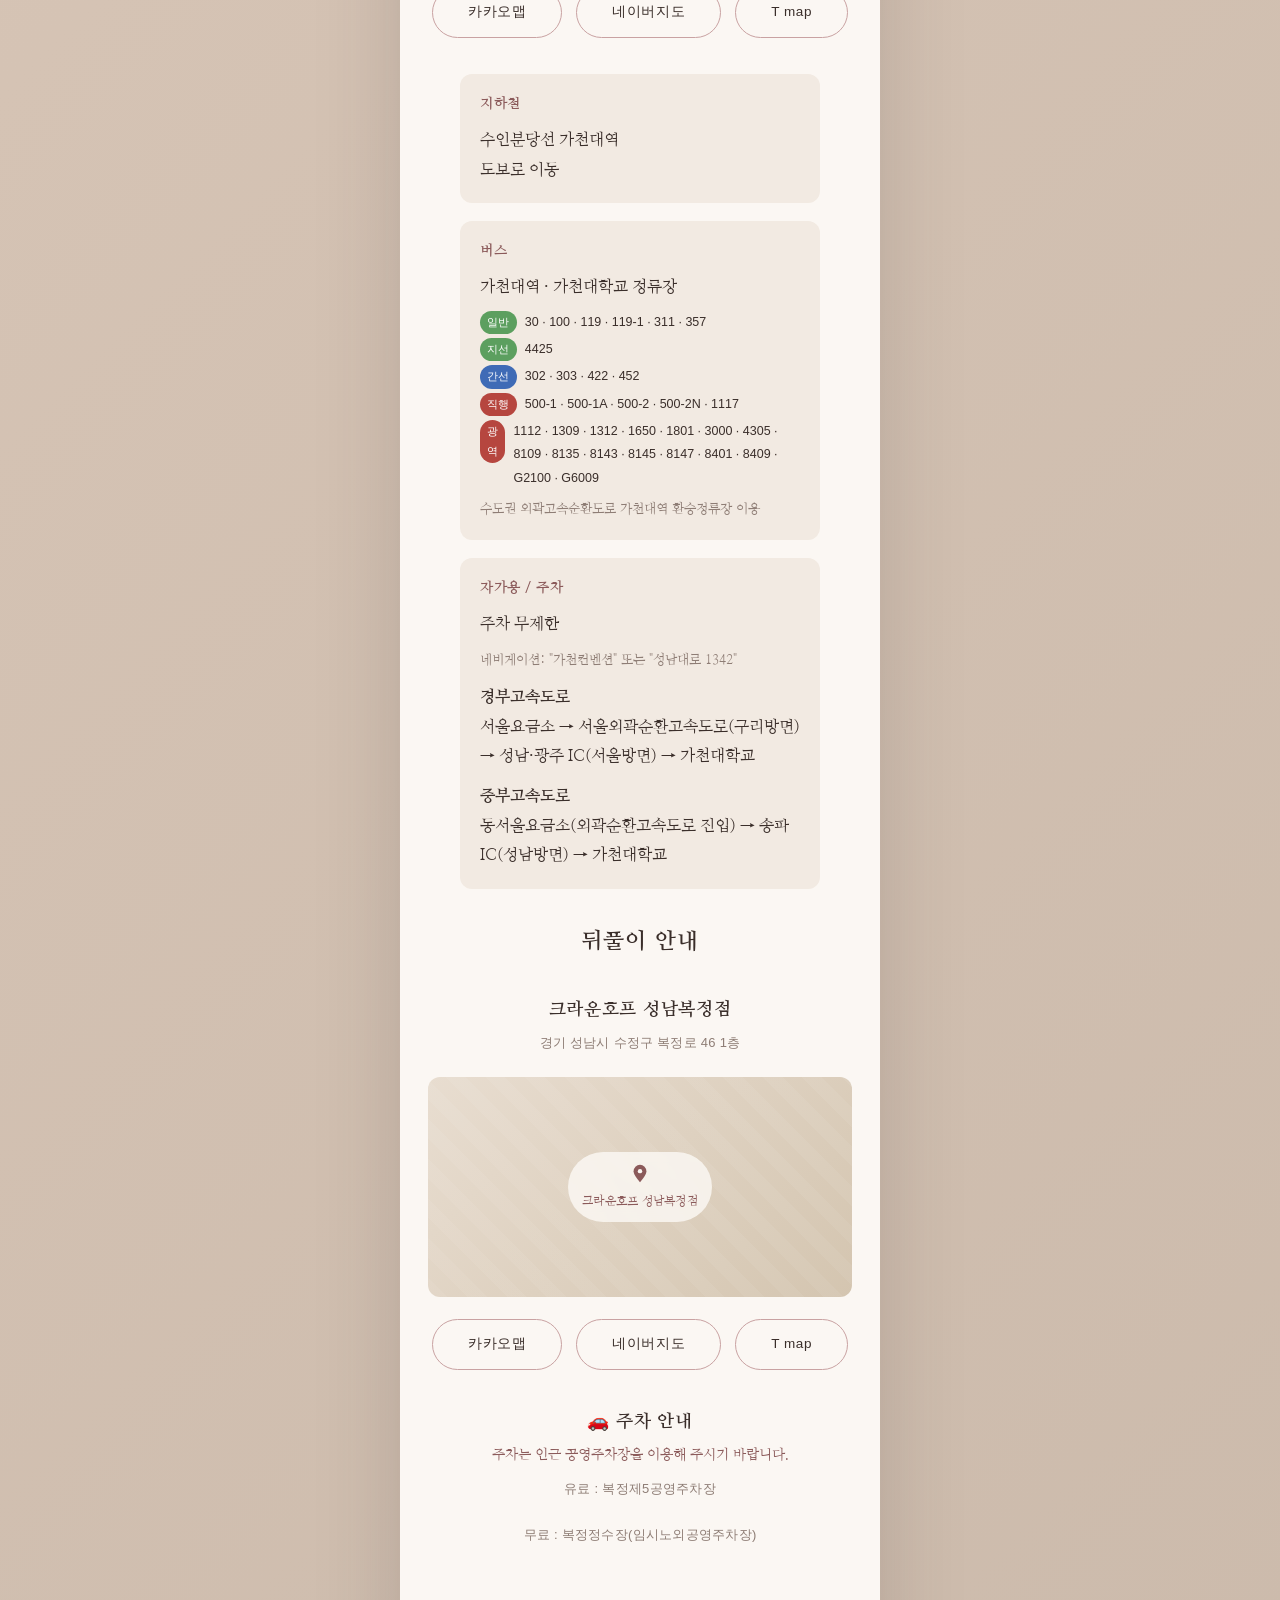
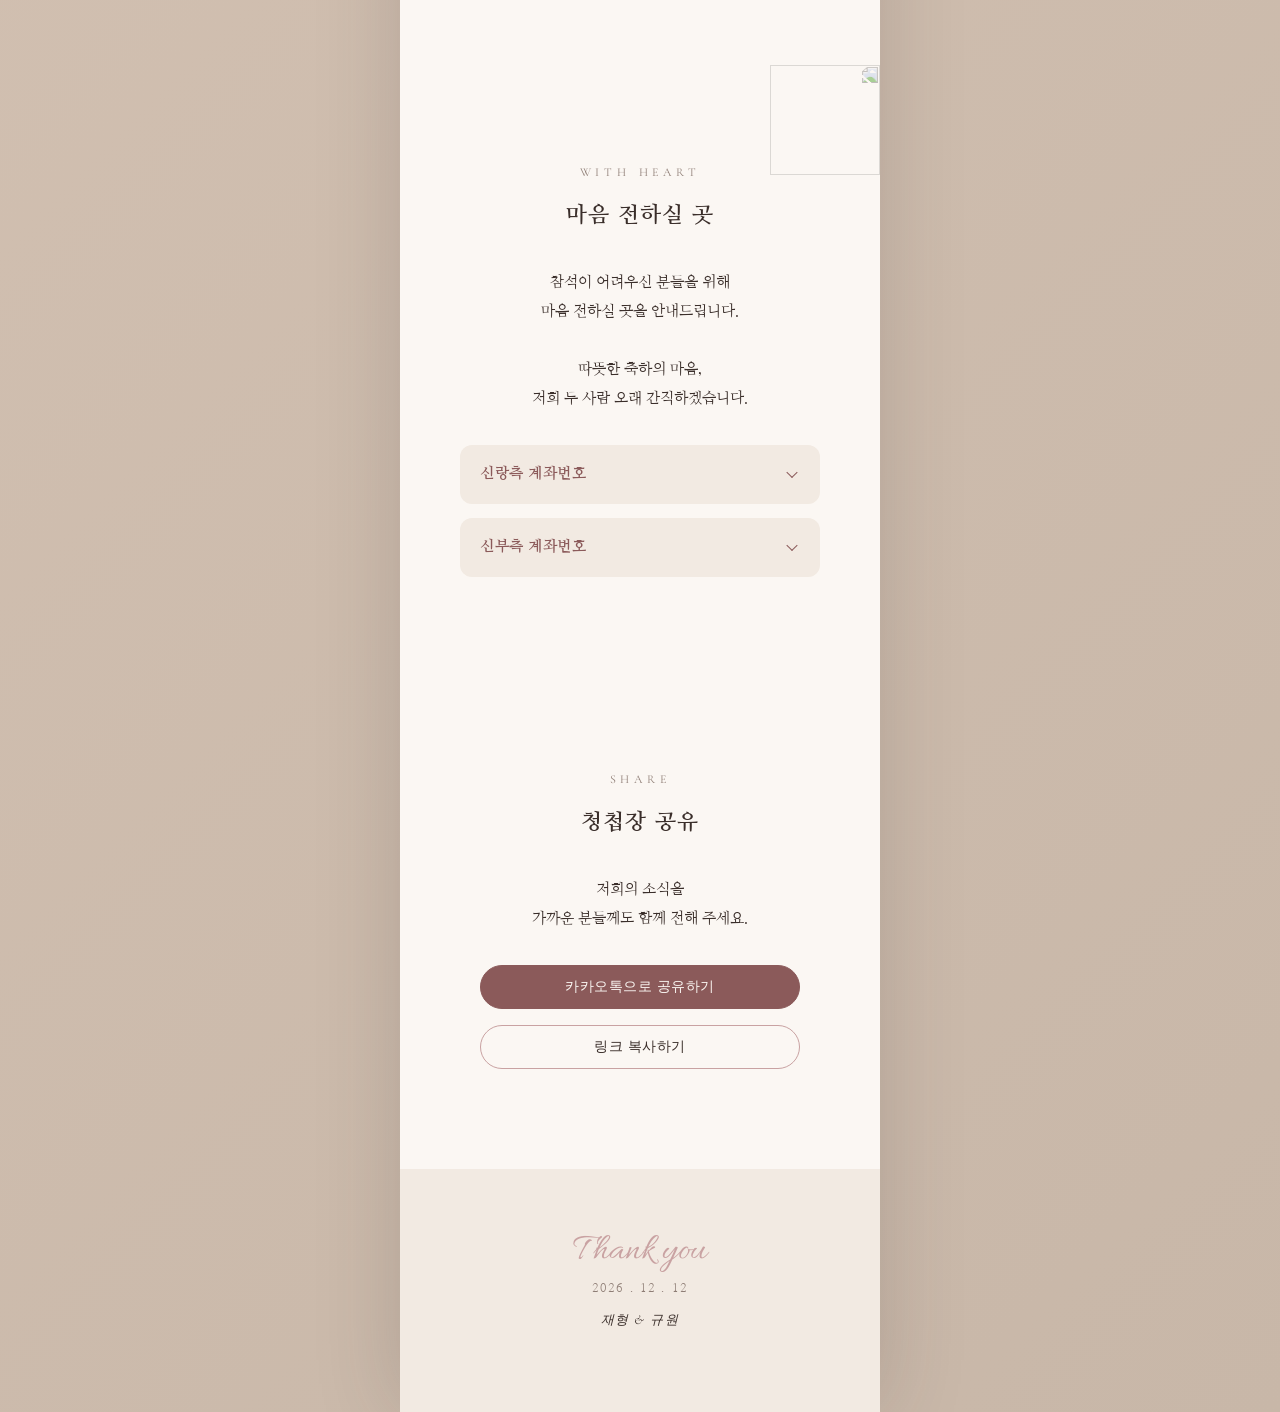
==== commit 4a9861a9: "Remove venue hall information from index.html Removed the venue hall paragraph from the venue sectio" ====
--- a/index.html
+++ b/index.html
@@ -255,7 +255,6 @@
       <h2 class="section-title" id="venue-heading"></h2>
       <h2 class="section-title" id="venue-heading">뒤풀이 안내</h2>
       <p class="venue-name">크라운호프 성남복정점</p>
-      <p class="venue-hall">비전타워 5층</p>
       <p class="venue-addr">경기 성남시 수정구 복정로 46 1층</p>
       <div id="map2" class="map-static" aria-label="2부 모임 위치 지도">
         <div class="map-pin">
